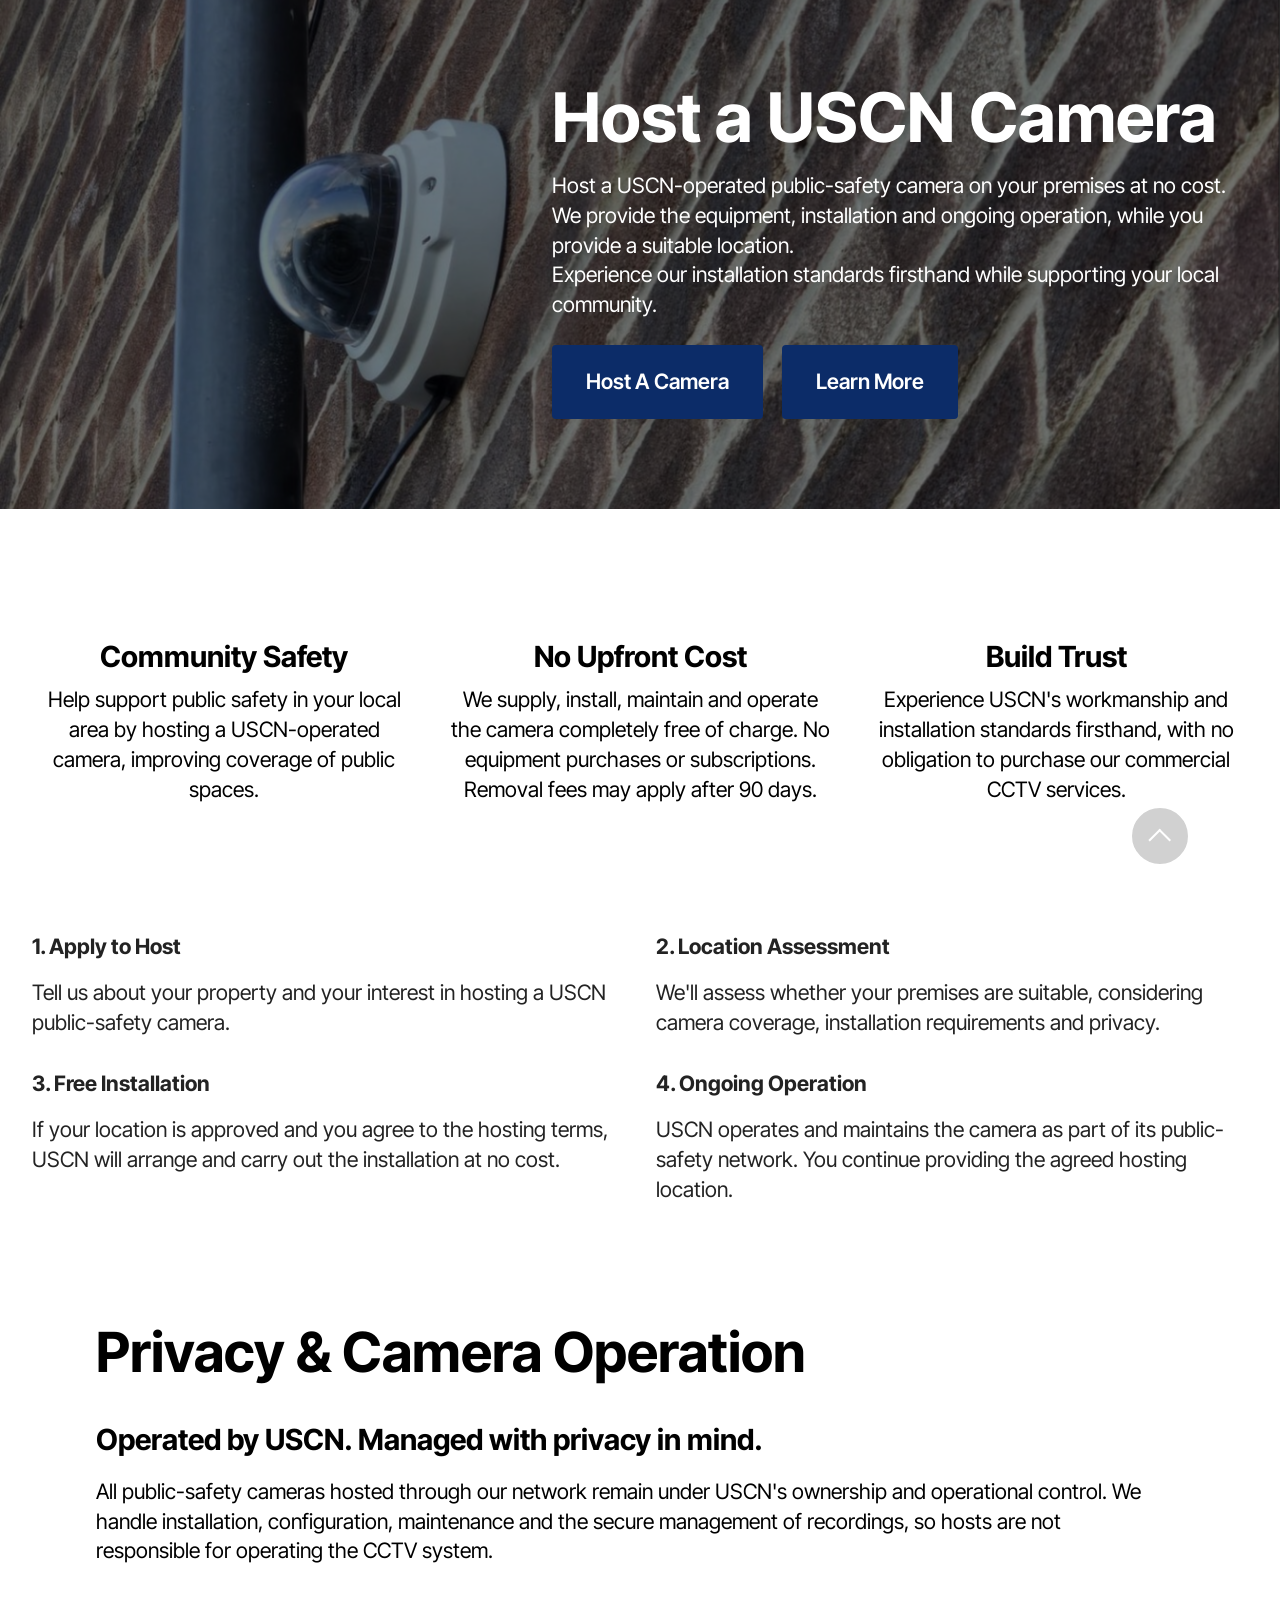
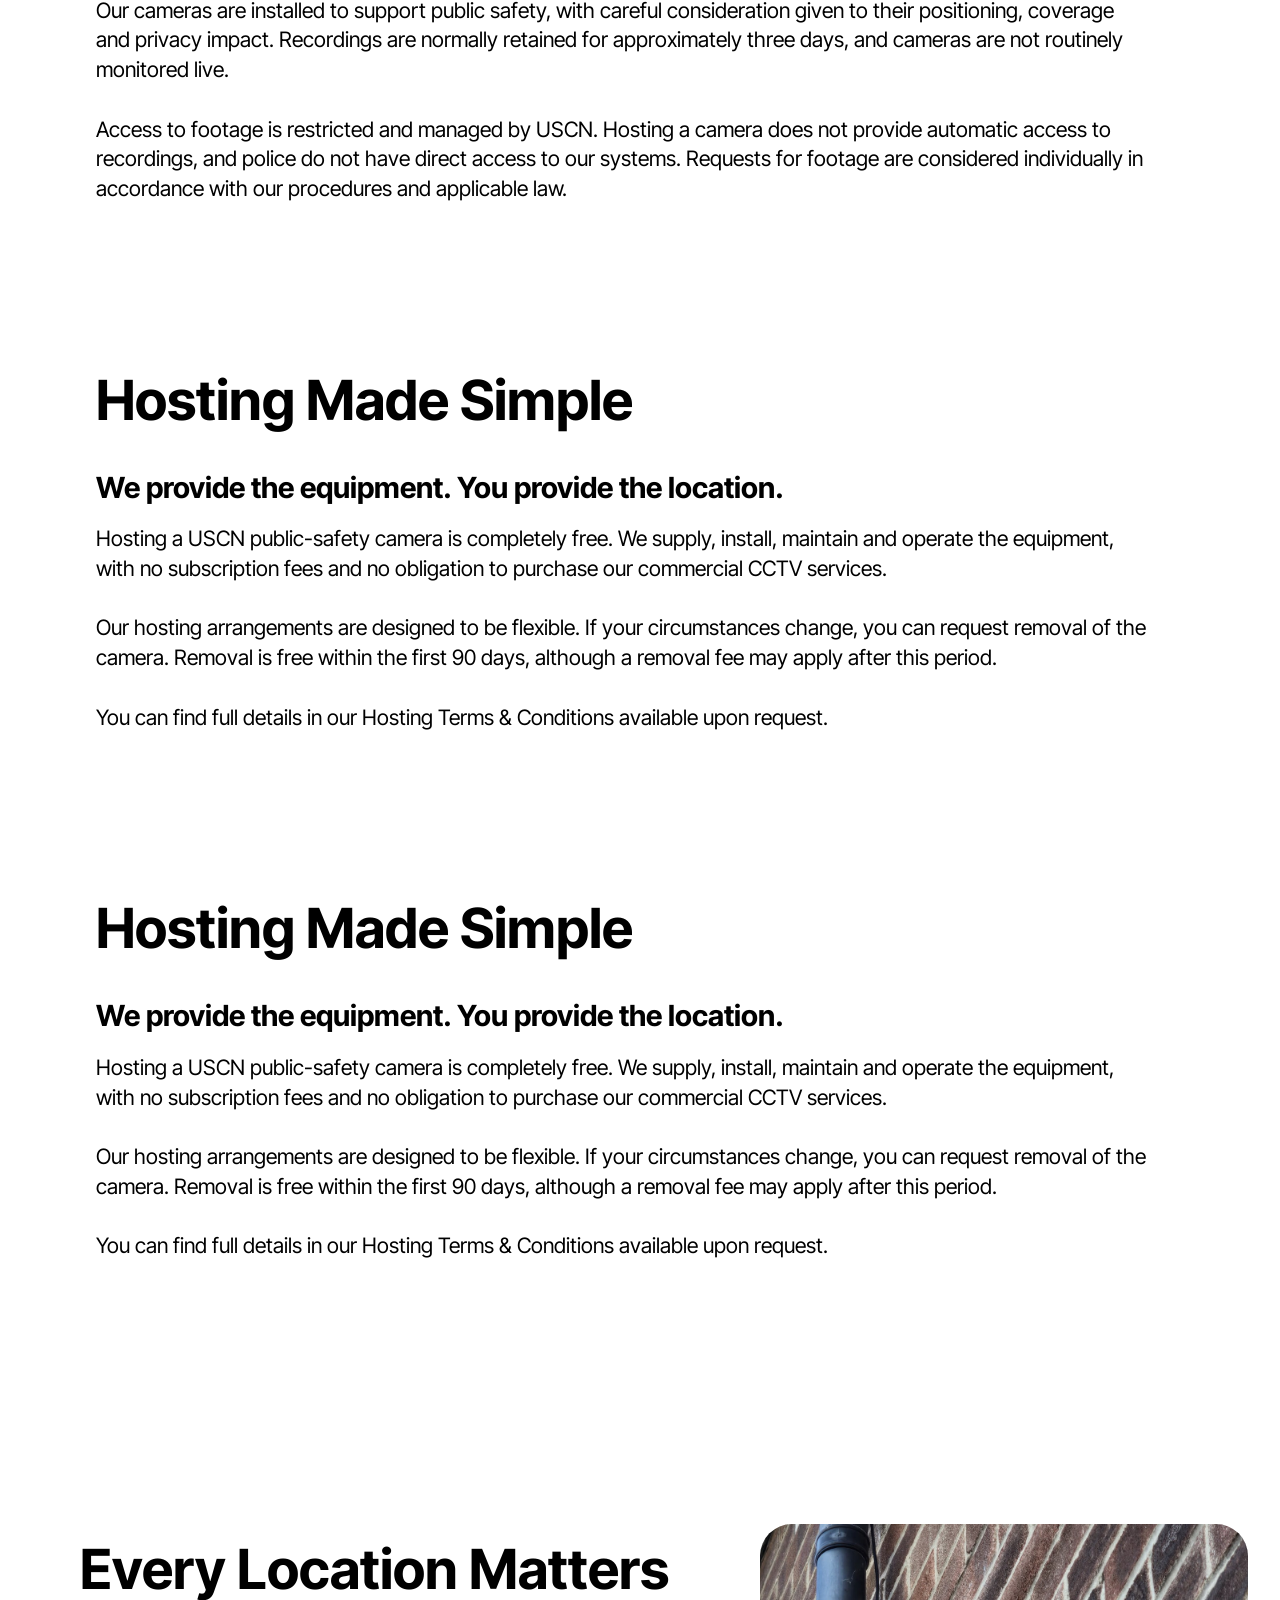
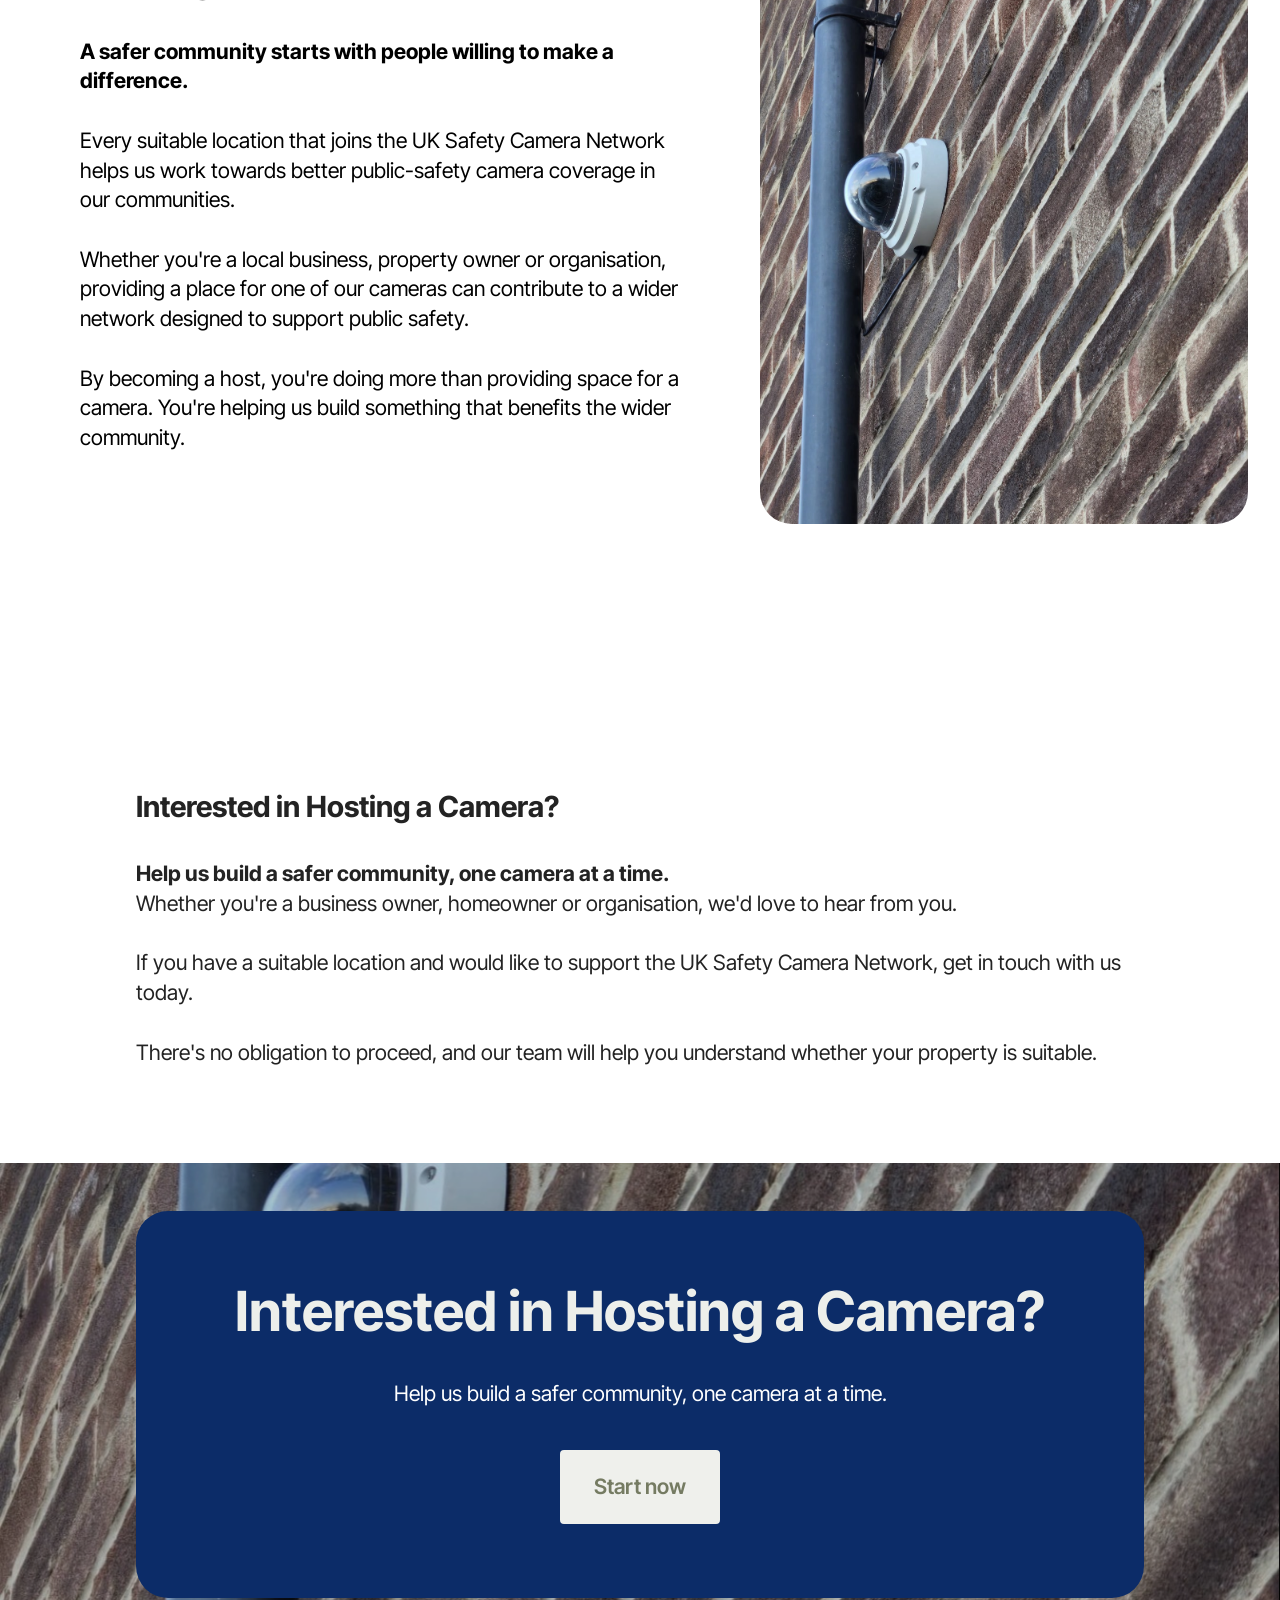
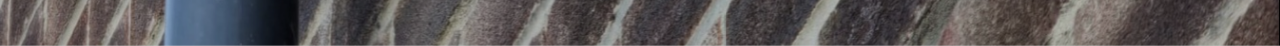
==== index.html @ 7ef48174 "ihuih" ====
<!DOCTYPE html>
<html  >
<head>
  
  <meta charset="UTF-8">
  <meta http-equiv="X-UA-Compatible" content="IE=edge">
  
  <meta name="viewport" content="width=device-width, initial-scale=1, minimum-scale=1">
  <link rel="shortcut icon" href="assets/images/20261013-170105-128x96.png" type="image/x-icon">
  <meta name="description" content="">
  
  
  <title>USCN Host Infornation</title>
  <link rel="stylesheet" href="assets/web/assets/mobirise-icons2/mobirise2.css">
  <link rel="stylesheet" href="assets/bootstrap/css/bootstrap.min.css">
  <link rel="stylesheet" href="assets/parallax/jarallax.css">
  <link rel="stylesheet" href="assets/animatecss/animate.css">
  <link rel="stylesheet" href="assets/popup-overlay-plugin/style.css">
  <link rel="stylesheet" href="assets/theme/css/style.css">
  <link rel="preload" href="https://fonts.googleapis.com/css?family=Inter+Tight:100,200,300,400,500,600,700,800,900,100i,200i,300i,400i,500i,600i,700i,800i,900i&display=swap" as="style" onload="this.onload=null;this.rel='stylesheet'">
  <noscript><link rel="stylesheet" href="https://fonts.googleapis.com/css?family=Inter+Tight:100,200,300,400,500,600,700,800,900,100i,200i,300i,400i,500i,600i,700i,800i,900i&display=swap"></noscript>
  <link rel="preload" as="style" href="assets/mobirise/css/mbr-additional.css?v=XSPHEH"><link rel="stylesheet" href="assets/mobirise/css/mbr-additional.css?v=XSPHEH" type="text/css">

  
  
  
</head>
<body>
  
  <section data-bs-version="5.1" class="header5 cid-vydvIysssy mbr-parallax-background" id="header5-0">

    

    
    <div class="mbr-overlay" style="opacity: 0.5; background-color: rgb(0, 0, 0);"></div>

    <div class="container">
        <div class="row justify-content-end">
            <div class="col-12 col-lg-7">
                <h1 class="mbr-section-title mbr-fonts-style mbr-white mb-3 display-1"><strong>Host a USCN Camera</strong></h1>
                
                <p class="mbr-text mbr-fonts-style mbr-white display-7">Host a USCN-operated public-safety camera on your premises at no cost. We provide the equipment, installation and ongoing operation, while you provide a suitable location.<br>Experience our installation standards firsthand while supporting your local community.</p>
                <div class="mbr-section-btn mt-3"><a class="btn btn-primary display-7" href="apply.html#formbuilder-e">Host A Camera</a>
                    <a class="btn btn-primary display-7" href="index.html#features015-2">Learn More</a></div>
            </div>
        </div>
    </div>
</section>

<section data-bs-version="5.1" class="features10 cid-vydwl3T8zS" id="features010-1">
  

  
  
  <div class="container">
    
    <div class="row">
      
      <div class="item features-without-image col-12 col-md-6 col-lg-4 active">
        <div class="item-wrapper">
          <div class="card-box align-left">
            
            <h5 class="card-title mbr-fonts-style display-5"><strong>Community Safety</strong></h5>
            <p class="card-text mbr-fonts-style mb-3 display-7">
              Help support public safety in your local area by hosting a USCN-operated camera, improving coverage of public spaces.
            </p>
            
          </div>
        </div>
      </div><div class="item features-without-image col-12 col-md-6 col-lg-4">
        <div class="item-wrapper">
          <div class="card-box align-left">
            
            <h5 class="card-title mbr-fonts-style display-5"><strong>No Upfront Cost</strong></h5>
            <p class="card-text mbr-fonts-style mb-3 display-7">
              We supply, install, maintain and operate the camera completely free of charge. No equipment purchases or subscriptions. Removal fees may apply after 90 days.
            </p>
            
          </div>
        </div>
      </div><div class="item features-without-image col-12 col-md-6 col-lg-4">
        <div class="item-wrapper">
          <div class="card-box align-left">
            
            <h5 class="card-title mbr-fonts-style display-5"><strong>Build Trust</strong></h5>
            <p class="card-text mbr-fonts-style mb-3 display-7">
              Experience USCN's workmanship and installation standards firsthand, with no obligation to purchase our commercial CCTV services.
            </p>
            
          </div>
        </div>
      </div>
      
    </div>
  </div>
</section>

<section data-bs-version="5.1" class="features15 cid-vydB5UnijV" id="features015-2">
	

	
	
	<div class="container">
		<div class="row justify-content-center">
			<div class="col-12 content-head">
				
			</div>
		</div>
		<div class="row">
			
			
			<div class="item features-without-image col-12 col-lg-6 active">
				<div class="item-wrapper">
					
					<div class="card-box">
						<h4 class="card-title mbr-fonts-style mb-0 display-7"><strong>1. Apply to Host</strong></h4>
						<h5 class="card-text mbr-fonts-style mt-3 display-7">Tell us about your property and your interest in hosting a USCN public-safety camera.</h5>
					</div>
				</div>
			</div>
			<div class="item features-without-image col-12 col-lg-6">
				<div class="item-wrapper">
					
					<div class="card-box">
						<h4 class="card-title mbr-fonts-style mb-0 display-7"><strong>2. Location Assessment</strong></h4>
						<h5 class="card-text mbr-fonts-style mt-3 display-7">We'll assess whether your premises are suitable, considering camera coverage, installation requirements and privacy.</h5>
					</div>
				</div>
			</div>
			<div class="item features-without-image col-12 col-lg-6">
				<div class="item-wrapper">
					
					<div class="card-box">
						<h4 class="card-title mbr-fonts-style mb-0 display-7"><strong>3. Free Installation</strong></h4>
						<h5 class="card-text mbr-fonts-style mt-3 display-7">If your location is approved and you agree to the hosting terms, USCN will arrange and carry out the installation at no cost.</h5>
					</div>
				</div>
			</div>
			

			<div class="item features-without-image col-12 col-lg-6">
				<div class="item-wrapper">
					
					<div class="card-box">
						<h4 class="card-title mbr-fonts-style mb-0 display-7"><strong>4. Ongoing Operation</strong></h4>
						<h5 class="card-text mbr-fonts-style mt-3 display-7">USCN operates and maintains the camera as part of its public-safety network. You continue providing the agreed hosting location.</h5>
					</div>
				</div>
			</div>
			
			
		</div>
	</div>
</section>

<section data-bs-version="5.1" class="article07 cid-vydDTT3BuQ" id="article07-3">
  

  
  
  <div class="container">
    <div class="row justify-content-center">
      <div class="card col-md-12 col-lg-12">
        <div class="card-wrapper">
          <h3 class="card-title mbr-fonts-style mbr-white mt-3 mb-4 display-2"><strong>Privacy &amp; Camera Operation</strong></h3>
          <div class="row card-box align-left">
            <div class="item features-without-image col-12">
              <div class="item-wrapper">
                <h4 class="mbr-section-subtitle mbr-fonts-style mb-3 display-5"><strong>Operated by USCN. Managed with privacy in mind.</strong></h4>
                <p class="mbr-text mbr-fonts-style display-7">All public-safety cameras hosted through our network remain under USCN's ownership and operational control. We handle installation, configuration, maintenance and the secure management of recordings, so hosts are not responsible for operating the CCTV system.<br><br>Our cameras are installed to support public safety, with careful consideration given to their positioning, coverage and privacy impact. Recordings are normally retained for approximately three days, and cameras are not routinely monitored live.<br><br>Access to footage is restricted and managed by USCN. Hosting a camera does not provide automatic access to recordings, and police do not have direct access to our systems. Requests for footage are considered individually in accordance with our procedures and applicable law.</p>
              </div>
            </div>
            
            
            
          </div>
          
        </div>
      </div>
    </div>
  </div>
</section>

<section data-bs-version="5.1" class="article07 cid-vydF6W0WnG" id="article07-4">
  

  
  
  <div class="container">
    <div class="row justify-content-center">
      <div class="card col-md-12 col-lg-12">
        <div class="card-wrapper">
          <h3 class="card-title mbr-fonts-style mbr-white mt-3 mb-4 display-2"><strong>Hosting Made Simple</strong></h3>
          <div class="row card-box align-left">
            <div class="item features-without-image col-12">
              <div class="item-wrapper">
                <h4 class="mbr-section-subtitle mbr-fonts-style mb-3 display-5"><strong>We provide the equipment. You provide the location.</strong></h4>
                <p class="mbr-text mbr-fonts-style display-7">Hosting a USCN public-safety camera is completely free. We supply, install, maintain and operate the equipment, with no subscription fees and no obligation to purchase our commercial CCTV services.<br><br>Our hosting arrangements are designed to be flexible. If your circumstances change, you can request removal of the camera. Removal is free within the first 90 days, although a removal fee may apply after this period.<br><br>You can find full details in our Hosting Terms &amp; Conditions available upon request.</p>
              </div>
            </div>
            
            
            
          </div>
          
        </div>
      </div>
    </div>
  </div>
</section>

<section data-bs-version="5.1" class="article07 cid-vydFzTRxWd" id="article07-5">
  

  
  
  <div class="container">
    <div class="row justify-content-center">
      <div class="card col-md-12 col-lg-12">
        <div class="card-wrapper">
          <h3 class="card-title mbr-fonts-style mbr-white mt-3 mb-4 display-2"><strong>Hosting Made Simple</strong></h3>
          <div class="row card-box align-left">
            <div class="item features-without-image col-12">
              <div class="item-wrapper">
                <h4 class="mbr-section-subtitle mbr-fonts-style mb-3 display-5"><strong>We provide the equipment. You provide the location.</strong></h4>
                <p class="mbr-text mbr-fonts-style display-7">Hosting a USCN public-safety camera is completely free. We supply, install, maintain and operate the equipment, with no subscription fees and no obligation to purchase our commercial CCTV services.<br><br>Our hosting arrangements are designed to be flexible. If your circumstances change, you can request removal of the camera. Removal is free within the first 90 days, although a removal fee may apply after this period.<br><br>You can find full details in our Hosting Terms &amp; Conditions available upon request.</p>
              </div>
            </div>
            
            
            
          </div>
          
        </div>
      </div>
    </div>
  </div>
</section>

<section data-bs-version="5.1" class="start article05 cid-vydGFxXGGz" id="article05-8">
  

  
  

  <div class="container">
    <div class="row justify-content-center align-items-center">
      <div class="col-12">
        <div class="card-wrapper">
          <div class="row">
            <div class="col-12 col-md-12 col-lg-5 image-wrapper">
              <img class="w-100 lazyload" src="[data-uri]" alt="USCN Camera on Brick wall" loading="lazy" data-src="assets/images/20261013-170105-2000x1500.jpeg">
            </div>
            <div class="col-12 col-lg col-md-12">
              <div class="text-wrapper align-left">
                <h1 class="mbr-section-title mbr-fonts-style mb-4 display-2"><strong>Every Location Matters</strong></h1>
                <p class="mbr-text mbr-fonts-style mb-4 display-7"><strong>
                  A safer community starts with people willing to make a difference.</strong><br><br>Every suitable location that joins the UK Safety Camera Network helps us work towards better public-safety camera coverage in our communities.<br><br>Whether you're a local business, property owner or organisation, providing a place for one of our cameras can contribute to a wider network designed to support public safety.<br><br>By becoming a host, you're doing more than providing space for a camera. You're helping us build something that benefits the wider community.<strong><br></strong><br>
                </p>
                
              </div>
            </div>
          </div>
        </div>
      </div>
    </div>
  </div>
</section>

<section data-bs-version="5.1" class="content5 cid-vydHZBpUc3" id="content5-a">
    
    <div class="container">
        <div class="row justify-content-center">
            <div class="col-md-12 col-lg-10">
                
                <h2 class="mbr-section-subtitle mbr-fonts-style mb-4 display-5"><strong>Interested in Hosting a Camera?</strong></h2>
                <p class="mbr-text mbr-fonts-style display-7"><strong>Help us build a safer community, one camera at a time.<br></strong>Whether you're a business owner, homeowner or organisation, we'd love to hear from you.<br><br>If you have a suitable location and would like to support the UK Safety Camera Network, get in touch with us today.<br><br>There's no obligation to proceed, and our team will help you understand whether your property is suitable.</p>
            </div>
        </div>
    </div>
</section>

<section data-bs-version="5.1" class="article13 cid-vydHrhJgKv mbr-parallax-background" id="article13-9">
    
    
    <div class="mbr-overlay" style="opacity: 0.2; background-color: rgb(0, 0, 0);">
    </div>
    <div class="container">
        <div class="row justify-content-center">
            <div class="card col-md-12 col-lg-10">
                <div class="card-wrapper">
                    <div class="card-box align-left">
                        <h4 class="card-title mbr-fonts-style display-2"><strong>Interested in Hosting a Camera?</strong></h4>
                        <p class="mbr-text mbr-fonts-style mt-4 display-7">
                        Help us build a safer community, one camera at a time.
                        </p>
                        <div class="mbr-section-btn mt-4"><a class="btn btn-white display-4" href="apply.html">
                        Start now
                        </a></div>
                    </div>
                </div>
            </div>
        </div>
    </div>
</section>


<script src="assets/bootstrap/js/bootstrap.bundle.min.js"></script>
  <script src="assets/parallax/jarallax.js"></script>
  <script src="assets/smoothscroll/smooth-scroll.js"></script>
  <script src="assets/ytplayer/index.js"></script>
  <script src="assets/theme/js/script.js"></script>
  
  
  
 <div id="scrollToTop" class="scrollToTop mbr-arrow-up"><a style="text-align: center;"><i class="mbr-arrow-up-icon mbr-arrow-up-icon-cm cm-icon cm-icon-smallarrow-up"></i></a></div>
    <input name="animation" type="hidden">
  <script>"use strict";if("loading"in HTMLImageElement.prototype){document.querySelectorAll('img[loading="lazy"]').forEach(e=>{e.src=e.dataset.src;if(e.getAttribute("style")){e.setAttribute("data-temp-style",e.getAttribute("style"))};if(e.getAttribute("data-aspectratio")){e.style.paddingTop=100*e.getAttribute("data-aspectratio")+"%";e.style.height=0;}e.onload=function(){if(e.getAttribute("data-temp-style")){e.setAttribute("style", e.getAttribute("data-temp-style"))}else{e.removeAttribute("style")};e.removeAttribute("data-temp-style")}})}else{const e=document.createElement("script");e.src="https://cdnjs.cloudflare.com/ajax/libs/lazysizes/5.1.2/lazysizes.min.js";document.body.appendChild(e)}</script>
</body>
</html>
---- assets/web/assets/mobirise-icons2/mobirise2.css ----
@font-face {
  font-family: 'Moririse2';
  font-display: swap;
  src:  url('mobirise2.eot?f2bix4');
  src:  url('mobirise2.eot?f2bix4#iefix') format('embedded-opentype'),
    url('mobirise2.woff2?f2bix4') format('woff2'),
    url('mobirise2.woff?f2bix4') format('woff'),
    url('mobirise2.ttf?f2bix4') format('truetype'),
    url('mobirise2.svg?f2bix4#mobirise2') format('svg');
  font-weight: normal;
  font-style: normal;
}

[class^="mobi-"], [class*=" mobi-"] {
  /* use !important to prevent issues with browser extensions that change fonts */
  font-family: 'Moririse2' !important;
  speak: none;
  font-style: normal;
  font-weight: normal;
  font-variant: normal;
  text-transform: none;
  line-height: 1;

  /* Better Font Rendering =========== */
  -webkit-font-smoothing: antialiased;
  -moz-osx-font-smoothing: grayscale;
}

.mobi-mbri-add-submenu:before {
  content: "\e900";
}
.mobi-mbri-alert:before {
  content: "\e901";
}
.mobi-mbri-align-center:before {
  content: "\e902";
}
.mobi-mbri-align-justify:before {
  content: "\e903";
}
.mobi-mbri-align-left:before {
  content: "\e904";
}
.mobi-mbri-align-right:before {
  content: "\e905";
}
.mobi-mbri-android:before {
  content: "\e906";
}
.mobi-mbri-apple:before {
  content: "\e907";
}
.mobi-mbri-arrow-down:before {
  content: "\e908";
}
.mobi-mbri-arrow-next:before {
  content: "\e909";
}
.mobi-mbri-arrow-prev:before {
  content: "\e90a";
}
.mobi-mbri-arrow-up:before {
  content: "\e90b";
}
.mobi-mbri-bold:before {
  content: "\e90c";
}
.mobi-mbri-bookmark:before {
  content: "\e90d";
}
.mobi-mbri-bootstrap:before {
  content: "\e90e";
}
.mobi-mbri-briefcase:before {
  content: "\e90f";
}
.mobi-mbri-browse:before {
  content: "\e910";
}
.mobi-mbri-bulleted-list:before {
  content: "\e911";
}
.mobi-mbri-calendar:before {
  content: "\e912";
}
.mobi-mbri-camera:before {
  content: "\e913";
}
.mobi-mbri-cart-add:before {
  content: "\e914";
}
.mobi-mbri-cart-full:before {
  content: "\e915";
}
.mobi-mbri-cash:before {
  content: "\e916";
}
.mobi-mbri-change-style:before {
  content: "\e917";
}
.mobi-mbri-chat:before {
  content: "\e918";
}
.mobi-mbri-clock:before {
  content: "\e919";
}
.mobi-mbri-close:before {
  content: "\e91a";
}
.mobi-mbri-cloud:before {
  content: "\e91b";
}
.mobi-mbri-code:before {
  content: "\e91c";
}
.mobi-mbri-contact-form:before {
  content: "\e91d";
}
.mobi-mbri-credit-card:before {
  content: "\e91e";
}
.mobi-mbri-cursor-click:before {
  content: "\e91f";
}
.mobi-mbri-cust-feedback:before {
  content: "\e920";
}
.mobi-mbri-database:before {
  content: "\e921";
}
.mobi-mbri-delivery:before {
  content: "\e922";
}
.mobi-mbri-desktop:before {
  content: "\e923";
}
.mobi-mbri-devices:before {
  content: "\e924";
}
.mobi-mbri-down:before {
  content: "\e925";
}
.mobi-mbri-download-2:before {
  content: "\e926";
}
.mobi-mbri-download:before {
  content: "\e927";
}
.mobi-mbri-drag-n-drop-2:before {
  content: "\e928";
}
.mobi-mbri-drag-n-drop:before {
  content: "\e929";
}
.mobi-mbri-edit-2:before {
  content: "\e92a";
}
.mobi-mbri-edit:before {
  content: "\e92b";
}
.mobi-mbri-error:before {
  content: "\e92c";
}
.mobi-mbri-extension:before {
  content: "\e92d";
}
.mobi-mbri-features:before {
  content: "\e92e";
}
.mobi-mbri-file:before {
  content: "\e92f";
}
.mobi-mbri-flag:before {
  content: "\e930";
}
.mobi-mbri-folder:before {
  content: "\e931";
}
.mobi-mbri-gift:before {
  content: "\e932";
}
.mobi-mbri-github:before {
  content: "\e933";
}
.mobi-mbri-globe-2:before {
  content: "\e934";
}
.mobi-mbri-globe:before {
  content: "\e935";
}
.mobi-mbri-growing-chart:before {
  content: "\e936";
}
.mobi-mbri-hearth:before {
  content: "\e937";
}
.mobi-mbri-help:before {
  content: "\e938";
}
.mobi-mbri-home:before {
  content: "\e939";
}
.mobi-mbri-hot-cup:before {
  content: "\e93a";
}
.mobi-mbri-idea:before {
  content: "\e93b";
}
.mobi-mbri-image-gallery:before {
  content: "\e93c";
}
.mobi-mbri-image-slider:before {
  content: "\e93d";
}
.mobi-mbri-info:before {
  content: "\e93e";
}
.mobi-mbri-italic:before {
  content: "\e93f";
}
.mobi-mbri-key:before {
  content: "\e940";
}
.mobi-mbri-laptop:before {
  content: "\e941";
}
.mobi-mbri-layers:before {
  content: "\e942";
}
.mobi-mbri-left-right:before {
  content: "\e943";
}
.mobi-mbri-left:before {
  content: "\e944";
}
.mobi-mbri-letter:before {
  content: "\e945";
}
.mobi-mbri-like:before {
  content: "\e946";
}
.mobi-mbri-link:before {
  content: "\e947";
}
.mobi-mbri-lock:before {
  content: "\e948";
}
.mobi-mbri-login:before {
  content: "\e949";
}
.mobi-mbri-logout:before {
  content: "\e94a";
}
.mobi-mbri-magic-stick:before {
  content: "\e94b";
}
.mobi-mbri-map-pin:before {
  content: "\e94c";
}
.mobi-mbri-menu:before {
  content: "\e94d";
}
.mobi-mbri-mobile-2:before {
  content: "\e94e";
}
.mobi-mbri-mobile-horizontal:before {
  content: "\e94f";
}
.mobi-mbri-mobile:before {
  content: "\e950";
}
.mobi-mbri-mobirise:before {
  content: "\e951";
}
.mobi-mbri-more-horizontal:before {
  content: "\e952";
}
.mobi-mbri-more-vertical:before {
  content: "\e953";
}
.mobi-mbri-music:before {
  content: "\e954";
}
.mobi-mbri-new-file:before {
  content: "\e955";
}
.mobi-mbri-numbered-list:before {
  content: "\e956";
}
.mobi-mbri-opened-folder:before {
  content: "\e957";
}
.mobi-mbri-pages:before {
  content: "\e958";
}
.mobi-mbri-paper-plane:before {
  content: "\e959";
}
.mobi-mbri-paperclip:before {
  content: "\e95a";
}
.mobi-mbri-phone:before {
  content: "\e95b";
}
.mobi-mbri-photo:before {
  content: "\e95c";
}
.mobi-mbri-photos:before {
  content: "\e95d";
}
.mobi-mbri-pin:before {
  content: "\e95e";
}
.mobi-mbri-play:before {
  content: "\e95f";
}
.mobi-mbri-plus:before {
  content: "\e960";
}
.mobi-mbri-preview:before {
  content: "\e961";
}
.mobi-mbri-print:before {
  content: "\e962";
}
.mobi-mbri-protect:before {
  content: "\e963";
}
.mobi-mbri-question:before {
  content: "\e964";
}
.mobi-mbri-quote-left:before {
  content: "\e965";
}
.mobi-mbri-quote-right:before {
  content: "\e966";
}
.mobi-mbri-redo:before {
  content: "\e967";
}
.mobi-mbri-refresh:before {
  content: "\e968";
}
.mobi-mbri-responsive-2:before {
  content: "\e969";
}
.mobi-mbri-responsive:before {
  content: "\e96a";
}
.mobi-mbri-right:before {
  content: "\e96b";
}
.mobi-mbri-rocket:before {
  content: "\e96c";
}
.mobi-mbri-sad-face:before {
  content: "\e96d";
}
.mobi-mbri-sale:before {
  content: "\e96e";
}
.mobi-mbri-save:before {
  content: "\e96f";
}
.mobi-mbri-search:before {
  content: "\e970";
}
.mobi-mbri-setting-2:before {
  content: "\e971";
}
.mobi-mbri-setting-3:before {
  content: "\e972";
}
.mobi-mbri-setting:before {
  content: "\e973";
}
.mobi-mbri-share:before {
  content: "\e974";
}
.mobi-mbri-shopping-bag:before {
  content: "\e975";
}
.mobi-mbri-shopping-basket:before {
  content: "\e976";
}
.mobi-mbri-shopping-cart:before {
  content: "\e977";
}
.mobi-mbri-sites:before {
  content: "\e978";
}
.mobi-mbri-smile-face:before {
  content: "\e979";
}
.mobi-mbri-speed:before {
  content: "\e97a";
}
.mobi-mbri-star:before {
  content: "\e97b";
}
.mobi-mbri-success:before {
  content: "\e97c";
}
.mobi-mbri-sun:before {
  content: "\e97d";
}
.mobi-mbri-sun2:before {
  content: "\e97e";
}
.mobi-mbri-tablet-vertical:before {
  content: "\e97f";
}
.mobi-mbri-tablet:before {
  content: "\e980";
}
.mobi-mbri-target:before {
  content: "\e981";
}
.mobi-mbri-timer:before {
  content: "\e982";
}
.mobi-mbri-to-ftp:before {
  content: "\e983";
}
.mobi-mbri-to-local-drive:before {
  content: "\e984";
}
.mobi-mbri-touch-swipe:before {
  content: "\e985";
}
.mobi-mbri-touch:before {
  content: "\e986";
}
.mobi-mbri-trash:before {
  content: "\e987";
}
.mobi-mbri-underline:before {
  content: "\e988";
}
.mobi-mbri-undo:before {
  content: "\e989";
}
.mobi-mbri-unlink:before {
  content: "\e98a";
}
.mobi-mbri-unlock:before {
  content: "\e98b";
}
.mobi-mbri-up-down:before {
  content: "\e98c";
}
.mobi-mbri-up:before {
  content: "\e98d";
}
.mobi-mbri-update:before {
  content: "\e98e";
}
.mobi-mbri-upload-2:before {
  content: "\e98f";
}
.mobi-mbri-upload:before {
  content: "\e990";
}
.mobi-mbri-user-2:before {
  content: "\e991";
}
.mobi-mbri-user:before {
  content: "\e992";
}
.mobi-mbri-users:before {
  content: "\e993";
}
.mobi-mbri-video-play:before {
  content: "\e994";
}
.mobi-mbri-video:before {
  content: "\e995";
}
.mobi-mbri-watch:before {
  content: "\e996";
}
.mobi-mbri-website-theme-2:before {
  content: "\e997";
}
.mobi-mbri-website-theme:before {
  content: "\e998";
}
.mobi-mbri-wifi:before {
  content: "\e999";
}
.mobi-mbri-windows:before {
  content: "\e99a";
}
.mobi-mbri-zoom-in:before {
  content: "\e99b";
}
.mobi-mbri-zoom-out:before {
  content: "\e99c";
}
---- assets/parallax/jarallax.css ----
.jarallax {
    position: relative;
    z-index: 0;
}
.jarallax > .jarallax-img {
    position: absolute;
    object-fit: cover;
    /* support for plugin https://github.com/bfred-it/object-fit-images */
    font-family: 'object-fit: cover;';
    top: 0;
    left: 0;
    width: 100%;
    height: 100%;
    z-index: -1;
}
---- assets/popup-overlay-plugin/style.css ----
html.is-builder .modal-backdrop.show {
    display: none !important;
}
---- assets/theme/css/style.css ----
@charset "UTF-8";
section {
  background-color: #ffffff;
}

body {
  font-style: normal;
  line-height: 1.5;
  font-weight: 400;
  color: #232323;
  position: relative;
}

button {
  background-color: transparent;
  border-color: transparent;
}

.embla__button,
.carousel-control {
  background-color: #edefea !important;
  opacity: 0.8 !important;
  color: #464845 !important;
  border-color: #edefea !important;
}

.carousel .close,
.modalWindow .close {
  background-color: #edefea !important;
  color: #464845 !important;
  border-color: #edefea !important;
  opacity: 0.8 !important;
}

.carousel .close:hover,
.modalWindow .close:hover {
  opacity: 1 !important;
}

.carousel-indicators li {
  background-color: #edefea !important;
  border: 2px solid #464845 !important;
}

.carousel-indicators li:hover,
.carousel-indicators li:active {
  opacity: 0.8 !important;
}

.embla__button:hover,
.carousel-control:hover {
  background-color: #edefea !important;
  opacity: 1 !important;
}

.modalWindow-video-container {
  height: 80%;
}

section,
.container,
.container-fluid {
  position: relative;
  word-wrap: break-word;
}

a.mbr-iconfont:hover {
  text-decoration: none;
}

.article .lead p,
.article .lead ul,
.article .lead ol,
.article .lead pre,
.article .lead blockquote {
  margin-bottom: 0;
}

a {
  font-style: normal;
  font-weight: 400;
  cursor: pointer;
}
a, a:hover {
  text-decoration: none;
}

.mbr-section-title {
  font-style: normal;
  line-height: 1.3;
}

.mbr-section-subtitle {
  line-height: 1.3;
}

.mbr-text {
  font-style: normal;
  line-height: 1.7;
}

h1,
h2,
h3,
h4,
h5,
h6,
.display-1,
.display-2,
.display-4,
.display-5,
.display-7,
span,
p,
a {
  line-height: 1;
  word-break: break-word;
  word-wrap: break-word;
  font-weight: 400;
}

b,
strong {
  font-weight: bold;
}

input:-webkit-autofill, input:-webkit-autofill:hover, input:-webkit-autofill:focus, input:-webkit-autofill:active {
  transition-delay: 9999s;
  -webkit-transition-property: background-color, color;
  transition-property: background-color, color;
}

textarea[type=hidden] {
  display: none;
}

section {
  background-position: 50% 50%;
  background-repeat: no-repeat;
  background-size: cover;
}
section .mbr-background-video,
section .mbr-background-video-preview {
  position: absolute;
  bottom: 0;
  left: 0;
  right: 0;
  top: 0;
}

.hidden {
  visibility: hidden;
}

.mbr-z-index20 {
  z-index: 20;
}

/*! Base colors */
.mbr-white {
  color: #ffffff;
}

.mbr-black {
  color: #111111;
}

.mbr-bg-white {
  background-color: #ffffff;
}

.mbr-bg-black {
  background-color: #000000;
}

/*! Text-aligns */
.align-left {
  text-align: left;
}

.align-center {
  text-align: center;
}

.align-right {
  text-align: right;
}

/*! Font-weight  */
.mbr-light {
  font-weight: 300;
}

.mbr-regular {
  font-weight: 400;
}

.mbr-semibold {
  font-weight: 500;
}

.mbr-bold {
  font-weight: 700;
}

/*! Media  */
.media-content {
  flex-basis: 100%;
}

.media-container-row {
  display: flex;
  flex-direction: row;
  flex-wrap: wrap;
  justify-content: center;
  align-content: center;
  align-items: start;
}
.media-container-row .media-size-item {
  width: 400px;
}

.media-container-column {
  display: flex;
  flex-direction: column;
  flex-wrap: wrap;
  justify-content: center;
  align-content: center;
  align-items: stretch;
}
.media-container-column > * {
  width: 100%;
}

@media (min-width: 992px) {
  .media-container-row {
    flex-wrap: nowrap;
  }
}
figure {
  margin-bottom: 0;
  overflow: hidden;
}

figure[mbr-media-size] {
  transition: width 0.1s;
}

img,
iframe {
  display: block;
  width: 100%;
}

.card {
  background-color: transparent;
  border: none;
}

.card-box {
  width: 100%;
}

.card-img {
  text-align: center;
  flex-shrink: 0;
  -webkit-flex-shrink: 0;
}

.media {
  max-width: 100%;
  margin: 0 auto;
}

.mbr-figure {
  align-self: center;
}

.media-container > div {
  max-width: 100%;
}

.mbr-figure img,
.card-img img {
  width: 100%;
}

@media (max-width: 991px) {
  .media-size-item {
    width: auto !important;
  }
  .media {
    width: auto;
  }
  .mbr-figure {
    width: 100% !important;
  }
}
/*! Buttons */
.mbr-section-btn {
  margin-left: -0.6rem;
  margin-right: -0.6rem;
  font-size: 0;
}

.btn {
  font-weight: 600;
  border-width: 1px;
  font-style: normal;
  margin: 0.6rem 0.6rem;
  white-space: normal;
  transition: all 0.2s ease-in-out;
  display: inline-flex;
  align-items: center;
  justify-content: center;
  word-break: break-word;
}

.btn-sm {
  font-weight: 600;
  letter-spacing: 0px;
  transition: all 0.3s ease-in-out;
}

.btn-md {
  font-weight: 600;
  letter-spacing: 0px;
  transition: all 0.3s ease-in-out;
}

.btn-lg {
  font-weight: 600;
  letter-spacing: 0px;
  transition: all 0.3s ease-in-out;
}

.btn-form {
  margin: 0;
}
.btn-form:hover {
  cursor: pointer;
}

nav .mbr-section-btn {
  margin-left: 0rem;
  margin-right: 0rem;
}

/*! Btn icon margin */
.btn .mbr-iconfont,
.btn.btn-sm .mbr-iconfont {
  order: 1;
  cursor: pointer;
  margin-left: 0.5rem;
  vertical-align: sub;
}

.btn.btn-md .mbr-iconfont,
.btn.btn-md .mbr-iconfont {
  margin-left: 0.8rem;
}

.mbr-regular {
  font-weight: 400;
}

.mbr-semibold {
  font-weight: 500;
}

.mbr-bold {
  font-weight: 700;
}

[type=submit] {
  -webkit-appearance: none;
}

/*! Full-screen */
.mbr-fullscreen .mbr-overlay {
  min-height: 100vh;
}

.mbr-fullscreen {
  display: flex;
  display: -moz-flex;
  display: -ms-flex;
  display: -o-flex;
  align-items: center;
  min-height: 100vh;
  padding-top: 3rem;
  padding-bottom: 3rem;
}

/*! Map */
.map {
  height: 25rem;
  position: relative;
}
.map iframe {
  width: 100%;
  height: 100%;
}

/*! Scroll to top arrow */
.mbr-arrow-up {
  bottom: 25px;
  right: 90px;
  position: fixed;
  text-align: right;
  z-index: 5000;
  color: #ffffff;
  font-size: 22px;
}

.mbr-arrow-up a {
  background: rgba(0, 0, 0, 0.2);
  border-radius: 50%;
  color: #fff;
  display: inline-block;
  height: 60px;
  width: 60px;
  border: 2px solid #fff;
  outline-style: none !important;
  position: relative;
  text-decoration: none;
  transition: all 0.3s ease-in-out;
  cursor: pointer;
  text-align: center;
}
.mbr-arrow-up a:hover {
  background-color: rgba(0, 0, 0, 0.4);
}
.mbr-arrow-up a i {
  line-height: 60px;
}

.mbr-arrow-up-icon {
  display: block;
  color: #fff;
}

.mbr-arrow-up-icon::before {
  content: "›";
  display: inline-block;
  font-family: serif;
  font-size: 22px;
  line-height: 1;
  font-style: normal;
  position: relative;
  top: 6px;
  left: -4px;
  transform: rotate(-90deg);
}

/*! Arrow Down */
.mbr-arrow {
  position: absolute;
  bottom: 45px;
  left: 50%;
  width: 60px;
  height: 60px;
  cursor: pointer;
  background-color: rgba(80, 80, 80, 0.5);
  border-radius: 50%;
  transform: translateX(-50%);
}
@media (max-width: 767px) {
  .mbr-arrow {
    display: none;
  }
}
.mbr-arrow > a {
  display: inline-block;
  text-decoration: none;
  outline-style: none;
  animation: arrowdown 1.7s ease-in-out infinite;
  color: #ffffff;
}
.mbr-arrow > a > i {
  position: absolute;
  top: -2px;
  left: 15px;
  font-size: 2rem;
}

#scrollToTop a i::before {
  content: "";
  position: absolute;
  display: block;
  border-bottom: 2.5px solid #fff;
  border-left: 2.5px solid #fff;
  width: 27.8%;
  height: 27.8%;
  left: 50%;
  top: 51%;
  transform: translateY(-30%) translateX(-50%) rotate(135deg);
}

@keyframes arrowdown {
  0% {
    transform: translateY(0px);
  }
  50% {
    transform: translateY(-5px);
  }
  100% {
    transform: translateY(0px);
  }
}
@media (max-width: 500px) {
  .mbr-arrow-up {
    left: 0;
    right: 0;
    text-align: center;
  }
}
/*Gradients animation*/
@keyframes gradient-animation {
  from {
    background-position: 0% 100%;
    animation-timing-function: ease-in-out;
  }
  to {
    background-position: 100% 0%;
    animation-timing-function: ease-in-out;
  }
}
.bg-gradient {
  background-size: 200% 200%;
  animation: gradient-animation 5s infinite alternate;
  -webkit-animation: gradient-animation 5s infinite alternate;
}

.menu .navbar-brand {
  display: -webkit-flex;
}
.menu .navbar-brand span {
  display: flex;
  display: -webkit-flex;
}
.menu .navbar-brand .navbar-caption-wrap {
  display: -webkit-flex;
}
.menu .navbar-brand .navbar-logo img {
  display: -webkit-flex;
  width: auto;
}
@media (min-width: 768px) and (max-width: 991px) {
  .menu .navbar-toggleable-sm .navbar-nav {
    display: -ms-flexbox;
  }
}
@media (max-width: 991px) {
  .menu .navbar-collapse {
    max-height: 93.5vh;
  }
  .menu .navbar-collapse.show {
    overflow: auto;
  }
}
@media (min-width: 992px) {
  .menu .navbar-nav.nav-dropdown {
    display: -webkit-flex;
  }
  .menu .navbar-toggleable-sm .navbar-collapse {
    display: -webkit-flex !important;
  }
  .menu .collapsed .navbar-collapse {
    max-height: 93.5vh;
  }
  .menu .collapsed .navbar-collapse.show {
    overflow: auto;
  }
}
@media (max-width: 767px) {
  .menu .navbar-collapse {
    max-height: 80vh;
  }
}

.nav-link .mbr-iconfont {
  margin-right: 0.5rem;
}

.navbar {
  display: -webkit-flex;
  -webkit-flex-wrap: wrap;
  -webkit-align-items: center;
  -webkit-justify-content: space-between;
}

.navbar-collapse {
  -webkit-flex-basis: 100%;
  -webkit-flex-grow: 1;
  -webkit-align-items: center;
}

.nav-dropdown .link {
  padding: 0.667em 1.667em !important;
  margin: 0 !important;
}

.nav {
  display: -webkit-flex;
  -webkit-flex-wrap: wrap;
}

.row {
  display: -webkit-flex;
  -webkit-flex-wrap: wrap;
}

.justify-content-center {
  -webkit-justify-content: center;
}

.form-inline {
  display: -webkit-flex;
}

.card-wrapper {
  -webkit-flex: 1;
}

.carousel-control {
  z-index: 10;
  display: -webkit-flex;
}

.carousel-controls {
  display: -webkit-flex;
}

.media {
  display: -webkit-flex;
}

.form-group:focus {
  outline: none;
}

.jq-selectbox__select {
  padding: 7px 0;
  position: relative;
}

.jq-selectbox__dropdown {
  overflow: hidden;
  border-radius: 10px;
  position: absolute;
  top: 100%;
  left: 0 !important;
  width: 100% !important;
}

.jq-selectbox__trigger-arrow {
  right: 0;
  transform: translateY(-50%);
}

.jq-selectbox li {
  padding: 1.07em 0.5em;
}

input[type=range] {
  padding-left: 0 !important;
  padding-right: 0 !important;
}

.modal-dialog,
.modal-content {
  height: 100%;
}

.modal-dialog .carousel-inner {
  height: calc(100vh - 1.75rem);
}
@media (max-width: 575px) {
  .modal-dialog .carousel-inner {
    height: calc(100vh - 1rem);
  }
}

.carousel-item {
  text-align: center;
}

.carousel-item img {
  margin: auto;
}

.navbar-toggler {
  align-self: flex-start;
  padding: 0.25rem 0.75rem;
  font-size: 1.25rem;
  line-height: 1;
  background: transparent;
  border: 1px solid transparent;
  border-radius: 0.25rem;
}

.navbar-toggler:focus,
.navbar-toggler:hover {
  text-decoration: none;
  box-shadow: none;
}

.navbar-toggler-icon {
  display: inline-block;
  width: 1.5em;
  height: 1.5em;
  vertical-align: middle;
  content: "";
  background: no-repeat center center;
  background-size: 100% 100%;
}

.navbar-toggler-left {
  position: absolute;
  left: 1rem;
}

.navbar-toggler-right {
  position: absolute;
  right: 1rem;
}

.card-img {
  width: auto;
}

.menu .navbar.collapsed:not(.beta-menu) {
  flex-direction: column;
}

.carousel-item.active,
.carousel-item-next,
.carousel-item-prev {
  display: flex;
}

.note-air-layout .dropup .dropdown-menu,
.note-air-layout .navbar-fixed-bottom .dropdown .dropdown-menu {
  bottom: initial !important;
}

html,
body {
  height: auto;
  min-height: 100vh;
}

.dropup .dropdown-toggle::after {
  display: none;
}

.form-asterisk {
  font-family: initial;
  position: absolute;
  top: -2px;
  font-weight: normal;
}

.form-control-label {
  position: relative;
  cursor: pointer;
  margin-bottom: 0.357em;
  padding: 0;
}

.alert {
  color: #ffffff;
  border-radius: 0;
  border: 0;
  font-size: 1.1rem;
  line-height: 1.5;
  margin-bottom: 1.875rem;
  padding: 1.25rem;
  position: relative;
  text-align: center;
}
.alert.alert-form::after {
  background-color: inherit;
  bottom: -7px;
  content: "";
  display: block;
  height: 14px;
  left: 50%;
  margin-left: -7px;
  position: absolute;
  transform: rotate(45deg);
  width: 14px;
}

.form-control {
  background-color: #ffffff;
  background-clip: border-box;
  color: #232323;
  line-height: 1rem !important;
  height: auto;
  padding: 1.2rem 2rem;
  transition: border-color 0.25s ease 0s;
  border: 1px solid transparent !important;
  border-radius: 4px;
  box-shadow: rgba(0, 0, 0, 0.07) 0px 1px 1px 0px, rgba(0, 0, 0, 0.07) 0px 1px 3px 0px, rgba(0, 0, 0, 0.03) 0px 0px 0px 1px;
}
.form-active .form-control:invalid {
  border-color: red;
}

.row > * {
  padding-right: 1rem;
  padding-left: 1rem;
}

form .row {
  margin-left: -0.6rem;
  margin-right: -0.6rem;
}
form .row [class*=col] {
  padding-left: 0.6rem;
  padding-right: 0.6rem;
}

form .mbr-section-btn {
  padding-left: 0.6rem;
  padding-right: 0.6rem;
}

form .form-check-input {
  margin-top: 0.5;
}

textarea.form-control {
  line-height: 1.5rem !important;
}

.form-group {
  margin-bottom: 1.2rem;
}

.form-control,
form .btn {
  min-height: 48px;
}

.gdpr-block label span.textGDPR input[name=gdpr] {
  top: 7px;
}

.form-control:focus {
  box-shadow: none;
}

:focus {
  outline: none;
}

.mbr-overlay {
  background-color: #000;
  bottom: 0;
  left: 0;
  opacity: 0.5;
  position: absolute;
  right: 0;
  top: 0;
  z-index: 0;
  pointer-events: none;
}

blockquote {
  font-style: italic;
  padding: 3rem;
  font-size: 1.09rem;
  position: relative;
  border-left: 3px solid;
}

ul,
ol,
pre,
blockquote {
  margin-bottom: 2.3125rem;
}

.mt-4 {
  margin-top: 2rem !important;
}

.mb-4 {
  margin-bottom: 2rem !important;
}

.container,
.container-fluid {
  padding-left: 16px;
  padding-right: 16px;
}

.row {
  margin-left: -16px;
  margin-right: -16px;
}
.row > [class*=col] {
  padding-left: 16px;
  padding-right: 16px;
}

@media (min-width: 992px) {
  .container-fluid {
    padding-left: 32px;
    padding-right: 32px;
  }
}
@media (max-width: 991px) {
  .mbr-container {
    padding-left: 16px;
    padding-right: 16px;
  }
}
.app-video-wrapper > img {
  opacity: 1;
}

.app-video-wrapper {
  background: transparent;
}

.item {
  position: relative;
}

.dropdown-menu .dropdown-menu {
  left: 100%;
}

.dropdown-item + .dropdown-menu {
  display: none;
}

.dropdown-item:hover + .dropdown-menu,
.dropdown-menu:hover {
  display: block;
}

@media (min-aspect-ratio: 16/9) {
  .mbr-video-foreground {
    height: 300% !important;
    top: -100% !important;
  }
}
@media (max-aspect-ratio: 16/9) {
  .mbr-video-foreground {
    width: 300% !important;
    left: -100% !important;
  }
}
---- assets/mobirise/css/mbr-additional.css ----
.btn {
  border-width: 2px;
}
img,
.card-wrap,
.card-wrapper,
.video-wrapper,
.mbr-figure iframe,
.google-map iframe,
.slide-content,
.plan,
.card,
.item-wrapper,
.item-wrapper .mbr-overlay {
  border-radius: 2rem !important;
}
.video-wrapper {
  overflow: hidden;
}
body {
  font-family: Inter Tight;
}
.display-1 {
  font-family: 'Inter Tight', sans-serif;
  font-size: 5rem;
  line-height: 1;
}
.display-1 > .mbr-iconfont {
  font-size: 6.25rem;
}
.display-2 {
  font-family: 'Inter Tight', sans-serif;
  font-size: 4rem;
  line-height: 1;
}
.display-2 > .mbr-iconfont {
  font-size: 5rem;
}
.display-4 {
  font-family: 'Inter Tight', sans-serif;
  font-size: 1.4rem;
  line-height: 1.5;
}
.display-4 > .mbr-iconfont {
  font-size: 1.75rem;
}
.display-5 {
  font-family: 'Inter Tight', sans-serif;
  font-size: 2rem;
  line-height: 1.5;
}
.display-5 > .mbr-iconfont {
  font-size: 2.5rem;
}
.display-7 {
  font-family: 'Inter Tight', sans-serif;
  font-size: 1.4rem;
  line-height: 1.3;
}
.display-7 > .mbr-iconfont {
  font-size: 1.75rem;
}
/* ---- Fluid typography for mobile devices ---- */
/* 1.4 - font scale ratio ( bootstrap == 1.42857 ) */
/* 100vw - current viewport width */
/* (48 - 20)  48 == 48rem == 768px, 20 == 20rem == 320px(minimal supported viewport) */
/* 0.65 - min scale variable, may vary */
@media (max-width: 992px) {
  .display-1 {
    font-size: 4rem;
  }
}
@media (max-width: 768px) {
  .display-1 {
    font-size: 3.5rem;
    font-size: calc( 2.4rem + (5 - 2.4) * ((100vw - 20rem) / (48 - 20)));
    line-height: calc( 1.1 * (2.4rem + (5 - 2.4) * ((100vw - 20rem) / (48 - 20))));
  }
  .display-2 {
    font-size: 3.2rem;
    font-size: calc( 2.05rem + (4 - 2.05) * ((100vw - 20rem) / (48 - 20)));
    line-height: calc( 1.3 * (2.05rem + (4 - 2.05) * ((100vw - 20rem) / (48 - 20))));
  }
  .display-4 {
    font-size: 1.12rem;
    font-size: calc( 1.14rem + (1.4 - 1.14) * ((100vw - 20rem) / (48 - 20)));
    line-height: calc( 1.4 * (1.14rem + (1.4 - 1.14) * ((100vw - 20rem) / (48 - 20))));
  }
  .display-5 {
    font-size: 1.6rem;
    font-size: calc( 1.35rem + (2 - 1.35) * ((100vw - 20rem) / (48 - 20)));
    line-height: calc( 1.4 * (1.35rem + (2 - 1.35) * ((100vw - 20rem) / (48 - 20))));
  }
  .display-7 {
    font-size: 1.12rem;
    font-size: calc( 1.14rem + (1.4 - 1.14) * ((100vw - 20rem) / (48 - 20)));
    line-height: calc( 1.4 * (1.14rem + (1.4 - 1.14) * ((100vw - 20rem) / (48 - 20))));
  }
}
@media (min-width: 992px) and (max-width: 1400px) {
  .display-1 {
    font-size: 3.5rem;
    font-size: calc( 2.4rem + (5 - 2.4) * ((100vw - 62rem) / (87 - 62)));
    line-height: calc( 1.1 * (2.4rem + (5 - 2.4) * ((100vw - 62rem) / (87 - 62))));
  }
  .display-2 {
    font-size: 3.2rem;
    font-size: calc( 2.05rem + (4 - 2.05) * ((100vw - 62rem) / (87 - 62)));
    line-height: calc( 1.3 * (2.05rem + (4 - 2.05) * ((100vw - 62rem) / (87 - 62))));
  }
  .display-4 {
    font-size: 1.12rem;
    font-size: calc( 1.14rem + (1.4 - 1.14) * ((100vw - 62rem) / (87 - 62)));
    line-height: calc( 1.4 * (1.14rem + (1.4 - 1.14) * ((100vw - 62rem) / (87 - 62))));
  }
  .display-5 {
    font-size: 1.6rem;
    font-size: calc( 1.35rem + (2 - 1.35) * ((100vw - 62rem) / (87 - 62)));
    line-height: calc( 1.4 * (1.35rem + (2 - 1.35) * ((100vw - 62rem) / (87 - 62))));
  }
  .display-7 {
    font-size: 1.12rem;
    font-size: calc( 1.14rem + (1.4 - 1.14) * ((100vw - 62rem) / (87 - 62)));
    line-height: calc( 1.4 * (1.14rem + (1.4 - 1.14) * ((100vw - 62rem) / (87 - 62))));
  }
}
/* Buttons */
.btn {
  padding: 1.25rem 2rem;
  border-radius: 4px;
}
@media (max-width: 767px) {
  .btn {
    padding: 0.75rem 1.5rem;
  }
}
.btn-sm {
  padding: 0.6rem 1.2rem;
  border-radius: 4px;
}
.btn-md {
  padding: 0.6rem 1.2rem;
  border-radius: 4px;
}
.btn-lg {
  padding: 1.25rem 2rem;
  border-radius: 4px;
}
.bg-primary {
  background-color: #0c2c68 !important;
}
.bg-success {
  background-color: #3a341c !important;
}
.bg-info {
  background-color: #320707 !important;
}
.bg-warning {
  background-color: #a0e2e1 !important;
}
.bg-danger {
  background-color: #ffea64 !important;
}
.btn-primary,
.btn-primary:active {
  background-color: #0c2c68 !important;
  border-color: #0c2c68 !important;
  color: #ffffff !important;
  box-shadow: none;
}
.btn-primary:hover,
.btn-primary:focus,
.btn-primary.focus,
.btn-primary.active {
  color: inherit;
  background-color: #113f96 !important;
  border-color: #113f96 !important;
  box-shadow: none;
}
.btn-primary.disabled,
.btn-primary:disabled {
  color: #ffffff !important;
  background-color: #113f96 !important;
  border-color: #113f96 !important;
}
.btn-secondary,
.btn-secondary:active {
  background-color: #ffd7ef !important;
  border-color: #ffd7ef !important;
  color: #d70081 !important;
  box-shadow: none;
}
.btn-secondary:hover,
.btn-secondary:focus,
.btn-secondary.focus,
.btn-secondary.active {
  color: inherit;
  background-color: #ffffff !important;
  border-color: #ffffff !important;
  box-shadow: none;
}
.btn-secondary.disabled,
.btn-secondary:disabled {
  color: #d70081 !important;
  background-color: #ffffff !important;
  border-color: #ffffff !important;
}
.btn-info,
.btn-info:active {
  background-color: #320707 !important;
  border-color: #320707 !important;
  color: #ffffff !important;
  box-shadow: none;
}
.btn-info:hover,
.btn-info:focus,
.btn-info.focus,
.btn-info.active {
  color: inherit;
  background-color: #5f0d0d !important;
  border-color: #5f0d0d !important;
  box-shadow: none;
}
.btn-info.disabled,
.btn-info:disabled {
  color: #ffffff !important;
  background-color: #5f0d0d !important;
  border-color: #5f0d0d !important;
}
.btn-success,
.btn-success:active {
  background-color: #3a341c !important;
  border-color: #3a341c !important;
  color: #ffffff !important;
  box-shadow: none;
}
.btn-success:hover,
.btn-success:focus,
.btn-success.focus,
.btn-success.active {
  color: inherit;
  background-color: #5c532d !important;
  border-color: #5c532d !important;
  box-shadow: none;
}
.btn-success.disabled,
.btn-success:disabled {
  color: #ffffff !important;
  background-color: #5c532d !important;
  border-color: #5c532d !important;
}
.btn-warning,
.btn-warning:active {
  background-color: #a0e2e1 !important;
  border-color: #a0e2e1 !important;
  color: #1f6463 !important;
  box-shadow: none;
}
.btn-warning:hover,
.btn-warning:focus,
.btn-warning.focus,
.btn-warning.active {
  color: inherit;
  background-color: #c7eeed !important;
  border-color: #c7eeed !important;
  box-shadow: none;
}
.btn-warning.disabled,
.btn-warning:disabled {
  color: #1f6463 !important;
  background-color: #c7eeed !important;
  border-color: #c7eeed !important;
}
.btn-danger,
.btn-danger:active {
  background-color: #ffea64 !important;
  border-color: #ffea64 !important;
  color: #645600 !important;
  box-shadow: none;
}
.btn-danger:hover,
.btn-danger:focus,
.btn-danger.focus,
.btn-danger.active {
  color: inherit;
  background-color: #fff197 !important;
  border-color: #fff197 !important;
  box-shadow: none;
}
.btn-danger.disabled,
.btn-danger:disabled {
  color: #645600 !important;
  background-color: #fff197 !important;
  border-color: #fff197 !important;
}
.btn-white,
.btn-white:active {
  background-color: #eff0ec !important;
  border-color: #eff0ec !important;
  color: #757b62 !important;
  box-shadow: none;
}
.btn-white:hover,
.btn-white:focus,
.btn-white.focus,
.btn-white.active {
  color: inherit;
  background-color: #ffffff !important;
  border-color: #ffffff !important;
  box-shadow: none;
}
.btn-white.disabled,
.btn-white:disabled {
  color: #757b62 !important;
  background-color: #ffffff !important;
  border-color: #ffffff !important;
}
.btn-black,
.btn-black:active {
  background-color: #232323 !important;
  border-color: #232323 !important;
  color: #ffffff !important;
  box-shadow: none;
}
.btn-black:hover,
.btn-black:focus,
.btn-black.focus,
.btn-black.active {
  color: inherit;
  background-color: #3d3d3d !important;
  border-color: #3d3d3d !important;
  box-shadow: none;
}
.btn-black.disabled,
.btn-black:disabled {
  color: #ffffff !important;
  background-color: #3d3d3d !important;
  border-color: #3d3d3d !important;
}
.btn-primary-outline,
.btn-primary-outline:active {
  background-color: transparent !important;
  border-color: #0c2c68;
  color: #0c2c68;
}
.btn-primary-outline:hover,
.btn-primary-outline:focus,
.btn-primary-outline.focus,
.btn-primary-outline.active {
  color: #030b1a !important;
  background-color: transparent !important;
  border-color: #030b1a !important;
  box-shadow: none !important;
}
.btn-primary-outline.disabled,
.btn-primary-outline:disabled {
  color: #ffffff !important;
  background-color: #0c2c68 !important;
  border-color: #0c2c68 !important;
}
.btn-secondary-outline,
.btn-secondary-outline:active {
  background-color: transparent !important;
  border-color: #ffd7ef;
  color: #ffd7ef;
}
.btn-secondary-outline:hover,
.btn-secondary-outline:focus,
.btn-secondary-outline.focus,
.btn-secondary-outline.active {
  color: #ff80cc !important;
  background-color: transparent !important;
  border-color: #ff80cc !important;
  box-shadow: none !important;
}
.btn-secondary-outline.disabled,
.btn-secondary-outline:disabled {
  color: #d70081 !important;
  background-color: #ffd7ef !important;
  border-color: #ffd7ef !important;
}
.btn-info-outline,
.btn-info-outline:active {
  background-color: transparent !important;
  border-color: #320707;
  color: #320707;
}
.btn-info-outline:hover,
.btn-info-outline:focus,
.btn-info-outline.focus,
.btn-info-outline.active {
  color: #000000 !important;
  background-color: transparent !important;
  border-color: #000000 !important;
  box-shadow: none !important;
}
.btn-info-outline.disabled,
.btn-info-outline:disabled {
  color: #ffffff !important;
  background-color: #320707 !important;
  border-color: #320707 !important;
}
.btn-success-outline,
.btn-success-outline:active {
  background-color: transparent !important;
  border-color: #3a341c;
  color: #3a341c;
}
.btn-success-outline:hover,
.btn-success-outline:focus,
.btn-success-outline.focus,
.btn-success-outline.active {
  color: #000000 !important;
  background-color: transparent !important;
  border-color: #000000 !important;
  box-shadow: none !important;
}
.btn-success-outline.disabled,
.btn-success-outline:disabled {
  color: #ffffff !important;
  background-color: #3a341c !important;
  border-color: #3a341c !important;
}
.btn-warning-outline,
.btn-warning-outline:active {
  background-color: transparent !important;
  border-color: #a0e2e1;
  color: #a0e2e1;
}
.btn-warning-outline:hover,
.btn-warning-outline:focus,
.btn-warning-outline.focus,
.btn-warning-outline.active {
  color: #5ececc !important;
  background-color: transparent !important;
  border-color: #5ececc !important;
  box-shadow: none !important;
}
.btn-warning-outline.disabled,
.btn-warning-outline:disabled {
  color: #1f6463 !important;
  background-color: #a0e2e1 !important;
  border-color: #a0e2e1 !important;
}
.btn-danger-outline,
.btn-danger-outline:active {
  background-color: transparent !important;
  border-color: #ffea64;
  color: #ffea64;
}
.btn-danger-outline:hover,
.btn-danger-outline:focus,
.btn-danger-outline.focus,
.btn-danger-outline.active {
  color: #ffde0d !important;
  background-color: transparent !important;
  border-color: #ffde0d !important;
  box-shadow: none !important;
}
.btn-danger-outline.disabled,
.btn-danger-outline:disabled {
  color: #645600 !important;
  background-color: #ffea64 !important;
  border-color: #ffea64 !important;
}
.btn-black-outline,
.btn-black-outline:active {
  background-color: transparent !important;
  border-color: #232323;
  color: #232323;
}
.btn-black-outline:hover,
.btn-black-outline:focus,
.btn-black-outline.focus,
.btn-black-outline.active {
  color: #000000 !important;
  background-color: transparent !important;
  border-color: #000000 !important;
  box-shadow: none !important;
}
.btn-black-outline.disabled,
.btn-black-outline:disabled {
  color: #ffffff !important;
  background-color: #232323 !important;
  border-color: #232323 !important;
}
.btn-white-outline,
.btn-white-outline:active {
  background-color: transparent !important;
  border-color: #fafafa;
  color: #fafafa;
}
.btn-white-outline:hover,
.btn-white-outline:focus,
.btn-white-outline.focus,
.btn-white-outline.active {
  color: #cfcfcf !important;
  background-color: transparent !important;
  border-color: #cfcfcf !important;
  box-shadow: none !important;
}
.btn-white-outline.disabled,
.btn-white-outline:disabled {
  color: #7a7a7a !important;
  background-color: #fafafa !important;
  border-color: #fafafa !important;
}
.text-primary {
  color: #0c2c68 !important;
}
.text-secondary {
  color: #ffd7ef !important;
}
.text-success {
  color: #3a341c !important;
}
.text-info {
  color: #320707 !important;
}
.text-warning {
  color: #a0e2e1 !important;
}
.text-danger {
  color: #ffea64 !important;
}
.text-white {
  color: #fafafa !important;
}
.text-black {
  color: #232323 !important;
}
a.text-primary:hover,
a.text-primary:focus,
a.text-primary.active {
  color: #01050d !important;
}
a.text-secondary:hover,
a.text-secondary:focus,
a.text-secondary.active {
  color: #ff71c6 !important;
}
a.text-success:hover,
a.text-success:focus,
a.text-success.active {
  color: #000000 !important;
}
a.text-info:hover,
a.text-info:focus,
a.text-info.active {
  color: #000000 !important;
}
a.text-warning:hover,
a.text-warning:focus,
a.text-warning.active {
  color: #52cac8 !important;
}
a.text-danger:hover,
a.text-danger:focus,
a.text-danger.active {
  color: #fddb00 !important;
}
a.text-white:hover,
a.text-white:focus,
a.text-white.active {
  color: #c7c7c7 !important;
}
a.text-black:hover,
a.text-black:focus,
a.text-black.active {
  color: #000000 !important;
}
a[class*="text-"]:not(.nav-link):not(.dropdown-item):not([role]):not(.navbar-caption) {
  position: relative;
  background-image: transparent;
  background-size: 10000px 2px;
  background-repeat: no-repeat;
  background-position: 0px 1.2em;
  background-position: -10000px 1.2em;
}
a[class*="text-"]:not(.nav-link):not(.dropdown-item):not([role]):not(.navbar-caption):hover {
  transition: background-position 2s ease-in-out;
  background-image: linear-gradient(currentColor 50%, currentColor 50%);
  background-position: 0px 1.2em;
}
.nav-tabs .nav-link.active {
  color: #0c2c68;
}
.nav-tabs .nav-link:not(.active) {
  color: #232323;
}
.alert-success {
  background-color: #70c770;
}
.alert-info {
  background-color: #320707;
}
.alert-warning {
  background-color: #a0e2e1;
}
.alert-danger {
  background-color: #ffea64;
}
.mbr-gallery-filter li.active .btn {
  background-color: #0c2c68;
  border-color: #0c2c68;
  color: #ffffff;
}
.mbr-gallery-filter li.active .btn:focus {
  box-shadow: none;
}
a,
a:hover {
  color: #0c2c68;
}
.mbr-plan-header.bg-primary .mbr-plan-subtitle,
.mbr-plan-header.bg-primary .mbr-plan-price-desc {
  color: #195cda;
}
.mbr-plan-header.bg-success .mbr-plan-subtitle,
.mbr-plan-header.bg-success .mbr-plan-price-desc {
  color: #c0b27c;
}
.mbr-plan-header.bg-info .mbr-plan-subtitle,
.mbr-plan-header.bg-info .mbr-plan-price-desc {
  color: #f3abab;
}
.mbr-plan-header.bg-warning .mbr-plan-subtitle,
.mbr-plan-header.bg-warning .mbr-plan-price-desc {
  color: #ffffff;
}
.mbr-plan-header.bg-danger .mbr-plan-subtitle,
.mbr-plan-header.bg-danger .mbr-plan-price-desc {
  color: #ffffff;
}
/* Scroll to top button*/
.form-control {
  font-family: 'Inter Tight', sans-serif;
  font-size: 1.4rem;
  line-height: 1.3;
  font-weight: 400;
}
.form-control > .mbr-iconfont {
  font-size: 1.75rem;
}
.form-control:hover,
.form-control:focus {
  box-shadow: rgba(0, 0, 0, 0.07) 0px 1px 1px 0px, rgba(0, 0, 0, 0.07) 0px 1px 3px 0px, rgba(0, 0, 0, 0.03) 0px 0px 0px 1px;
  border-color: #0c2c68 !important;
}
.form-control:-webkit-input-placeholder {
  font-family: 'Inter Tight', sans-serif;
  font-size: 1.4rem;
  line-height: 1.3;
  font-weight: 400;
}
.form-control:-webkit-input-placeholder > .mbr-iconfont {
  font-size: 1.75rem;
}
blockquote {
  border-color: #0c2c68;
}
/* Forms */
.jq-selectbox li:hover,
.jq-selectbox li.selected {
  background-color: #0c2c68;
  color: #ffffff;
}
.jq-number__spin {
  transition: 0.25s ease;
}
.jq-number__spin:hover {
  border-color: #0c2c68;
}
.jq-selectbox .jq-selectbox__trigger-arrow,
.jq-number__spin.minus:after,
.jq-number__spin.plus:after {
  transition: 0.4s;
  border-top-color: #232323;
  border-bottom-color: #232323;
}
.jq-selectbox:hover .jq-selectbox__trigger-arrow,
.jq-number__spin.minus:hover:after,
.jq-number__spin.plus:hover:after {
  border-top-color: #0c2c68;
  border-bottom-color: #0c2c68;
}
.xdsoft_datetimepicker .xdsoft_calendar td.xdsoft_default,
.xdsoft_datetimepicker .xdsoft_calendar td.xdsoft_current,
.xdsoft_datetimepicker .xdsoft_timepicker .xdsoft_time_box > div > div.xdsoft_current {
  color: #ffffff !important;
  background-color: #0c2c68 !important;
  box-shadow: none !important;
}
.xdsoft_datetimepicker .xdsoft_calendar td:hover,
.xdsoft_datetimepicker .xdsoft_timepicker .xdsoft_time_box > div > div:hover {
  color: #000000 !important;
  background: #ffd7ef !important;
  box-shadow: none !important;
}
.lazy-bg {
  background-image: none !important;
}
.lazy-placeholder:not(section),
.lazy-none {
  display: block;
  position: relative;
  padding-bottom: 56.25%;
  width: 100%;
  height: auto;
}
iframe.lazy-placeholder,
.lazy-placeholder:after {
  content: '';
  position: absolute;
  width: 200px;
  height: 200px;
  background: transparent no-repeat center;
  background-size: contain;
  top: 50%;
  left: 50%;
  transform: translateX(-50%) translateY(-50%);
  background-image: url("data:image/svg+xml;charset=UTF-8,%3csvg width='32' height='32' viewBox='0 0 64 64' xmlns='http://www.w3.org/2000/svg' stroke='%230c2c68' %3e%3cg fill='none' fill-rule='evenodd'%3e%3cg transform='translate(16 16)' stroke-width='2'%3e%3ccircle stroke-opacity='.5' cx='16' cy='16' r='16'/%3e%3cpath d='M32 16c0-9.94-8.06-16-16-16'%3e%3canimateTransform attributeName='transform' type='rotate' from='0 16 16' to='360 16 16' dur='1s' repeatCount='indefinite'/%3e%3c/path%3e%3c/g%3e%3c/g%3e%3c/svg%3e");
}
section.lazy-placeholder:after {
  opacity: 0.5;
}
body {
  overflow-x: hidden;
}
a {
  transition: color 0.6s;
}
@media (max-width: 1400px) {
  .container {
    max-width: 100%;
  }
}
@media (max-width: 1400px) and (min-width: 768px) {
  .container {
    padding-left: 32px;
    padding-right: 32px;
  }
}
@media (max-width: 1400px) and (min-width: 768px) {
  .container-fluid {
    padding-left: 32px;
    padding-right: 32px;
  }
}
@media (max-width: 767px) {
  .container-fluid {
    padding-left: 16px;
    padding-right: 16px;
  }
}
*:focus-visible {
  outline: red solid 2px !important;
  outline-offset: 2px !important;
  transition: outline 0.2s ease-in-out;
}
.cid-vydvIysssy {
  padding-top: 5rem;
  padding-bottom: 5rem;
  background-image: url("../../../assets/images/20261013-170106-2000x1500.jpeg");
}
.cid-vydvIysssy .mbr-fallback-image.disabled {
  display: none;
}
.cid-vydvIysssy .mbr-fallback-image {
  display: block;
  background-size: cover;
  background-position: center center;
  width: 100%;
  height: 100%;
  position: absolute;
  top: 0;
}
.cid-vydwl3T8zS {
  padding-top: 6rem;
  padding-bottom: 6rem;
  background-color: #ffffff;
}
.cid-vydwl3T8zS .mbr-fallback-image.disabled {
  display: none;
}
.cid-vydwl3T8zS .item-wrapper {
  margin-bottom: 2rem;
  margin-top: 2rem;
}
@media (max-width: 767px) {
  .cid-vydwl3T8zS .item-wrapper {
    margin-bottom: 1rem;
  }
}
.cid-vydwl3T8zS .mbr-fallback-image {
  display: block;
  background-size: cover;
  background-position: center center;
  width: 100%;
  height: 100%;
  position: absolute;
  top: 0;
}
.cid-vydwl3T8zS .mbr-iconfont {
  display: inline-flex;
  font-size: 2rem;
  color: #d70081;
  width: 80px;
  justify-content: center;
  align-items: center;
  background: #ffd7ef;
  height: 80px;
  border-radius: 50%;
}
.cid-vydwl3T8zS .card-title,
.cid-vydwl3T8zS .iconfont-wrapper,
.cid-vydwl3T8zS .card-text {
  color: #000000;
  text-align: center;
}
.cid-vydwl3T8zS .content-head {
  max-width: 800px;
}
.cid-vydwl3T8zS .mbr-section-title {
  color: #000000;
}
.cid-vydwl3T8zS .mbr-section-btn {
  text-align: center;
}
.cid-vydB5UnijV {
  padding-top: 0rem;
  padding-bottom: 0rem;
  background-color: #ffffff;
}
.cid-vydB5UnijV .mbr-fallback-image.disabled {
  display: none;
}
.cid-vydB5UnijV .mbr-fallback-image {
  display: block;
  background-size: cover;
  background-position: center center;
  width: 100%;
  height: 100%;
  position: absolute;
  top: 0;
}
.cid-vydB5UnijV .item-wrapper {
  display: flex;
  margin-bottom: 2rem;
}
@media (max-width: 767px) {
  .cid-vydB5UnijV .item-wrapper {
    margin-bottom: 1rem;
  }
}
.cid-vydB5UnijV .content-head {
  max-width: 800px;
}
.cid-vydB5UnijV .img-wrapper {
  padding-right: 1.5rem;
}
.cid-vydB5UnijV .img-wrapper img {
  width: 6rem;
}
.cid-vydDTT3BuQ {
  padding-top: 0rem;
  padding-bottom: 0rem;
  background-color: #ffffff;
}
.cid-vydDTT3BuQ .mbr-fallback-image.disabled {
  display: none;
}
.cid-vydDTT3BuQ .mbr-fallback-image {
  display: block;
  background-size: cover;
  background-position: center center;
  width: 100%;
  height: 100%;
  position: absolute;
  top: 0;
}
.cid-vydDTT3BuQ .card-wrapper {
  background: #ffffff;
}
@media (max-width: 767px) {
  .cid-vydDTT3BuQ .card-wrapper {
    padding: 2rem 1.5rem;
  }
}
@media (min-width: 768px) and (max-width: 991px) {
  .cid-vydDTT3BuQ .card-wrapper {
    padding: 2.25rem;
  }
}
@media (min-width: 992px) {
  .cid-vydDTT3BuQ .card-wrapper {
    padding: 4rem;
  }
}
.cid-vydDTT3BuQ .mbr-text,
.cid-vydDTT3BuQ .mbr-section-btn {
  color: #000000;
  text-align: left;
}
.cid-vydDTT3BuQ .card-title,
.cid-vydDTT3BuQ .card-box {
  text-align: left;
  color: #000000;
}
.cid-vydF6W0WnG {
  padding-top: 0rem;
  padding-bottom: 0rem;
  background-color: #ffffff;
}
.cid-vydF6W0WnG .mbr-fallback-image.disabled {
  display: none;
}
.cid-vydF6W0WnG .mbr-fallback-image {
  display: block;
  background-size: cover;
  background-position: center center;
  width: 100%;
  height: 100%;
  position: absolute;
  top: 0;
}
.cid-vydF6W0WnG .card-wrapper {
  background: #ffffff;
}
@media (max-width: 767px) {
  .cid-vydF6W0WnG .card-wrapper {
    padding: 2rem 1.5rem;
  }
}
@media (min-width: 768px) and (max-width: 991px) {
  .cid-vydF6W0WnG .card-wrapper {
    padding: 2.25rem;
  }
}
@media (min-width: 992px) {
  .cid-vydF6W0WnG .card-wrapper {
    padding: 4rem;
  }
}
.cid-vydF6W0WnG .mbr-text,
.cid-vydF6W0WnG .mbr-section-btn {
  color: #000000;
  text-align: left;
}
.cid-vydF6W0WnG .card-title,
.cid-vydF6W0WnG .card-box {
  text-align: left;
  color: #000000;
}
.cid-vydFzTRxWd {
  padding-top: 0rem;
  padding-bottom: 0rem;
  background-color: #ffffff;
}
.cid-vydFzTRxWd .mbr-fallback-image.disabled {
  display: none;
}
.cid-vydFzTRxWd .mbr-fallback-image {
  display: block;
  background-size: cover;
  background-position: center center;
  width: 100%;
  height: 100%;
  position: absolute;
  top: 0;
}
.cid-vydFzTRxWd .card-wrapper {
  background: #ffffff;
}
@media (max-width: 767px) {
  .cid-vydFzTRxWd .card-wrapper {
    padding: 2rem 1.5rem;
  }
}
@media (min-width: 768px) and (max-width: 991px) {
  .cid-vydFzTRxWd .card-wrapper {
    padding: 2.25rem;
  }
}
@media (min-width: 992px) {
  .cid-vydFzTRxWd .card-wrapper {
    padding: 4rem;
  }
}
.cid-vydFzTRxWd .mbr-text,
.cid-vydFzTRxWd .mbr-section-btn {
  color: #000000;
  text-align: left;
}
.cid-vydFzTRxWd .card-title,
.cid-vydFzTRxWd .card-box {
  text-align: left;
  color: #000000;
}
.cid-vydGFxXGGz {
  padding-top: 8rem;
  padding-bottom: 8rem;
  background-color: #ffffff;
}
.cid-vydGFxXGGz .mbr-fallback-image.disabled {
  display: none;
}
.cid-vydGFxXGGz .mbr-fallback-image {
  display: block;
  background-size: cover;
  background-position: center center;
  width: 100%;
  height: 100%;
  position: absolute;
  top: 0;
}
.cid-vydGFxXGGz .card-wrapper {
  overflow: hidden;
  background: #ffffff;
}
.cid-vydGFxXGGz .text-wrapper {
  padding: 4rem 3rem;
}
@media (min-width: 768px) and (max-width: 991px) {
  .cid-vydGFxXGGz .text-wrapper {
    padding: 2.25rem;
  }
}
@media (max-width: 767px) {
  .cid-vydGFxXGGz .text-wrapper {
    padding: 1.5rem;
  }
}
.cid-vydGFxXGGz .row {
  align-items: center;
  margin-right: -1rem;
  margin-left: -1rem;
}
.cid-vydGFxXGGz .row {
  flex-direction: row-reverse;
}
.cid-vydGFxXGGz .image-wrapper {
  padding: 0 1rem;
}
.cid-vydGFxXGGz img,
.cid-vydGFxXGGz .image-wrapper {
  height: 600px;
  object-fit: cover;
}
@media (max-width: 767px) {
  .cid-vydGFxXGGz img,
  .cid-vydGFxXGGz .image-wrapper {
    max-height: 350px;
  }
}
.cid-vydGFxXGGz .mbr-section-title {
  color: #000000;
}
.cid-vydGFxXGGz .mbr-text {
  color: #000000;
}
.cid-vydHZBpUc3 {
  padding-top: 5rem;
  padding-bottom: 5rem;
  background-color: #ffffff;
}
.cid-vydHrhJgKv {
  padding-top: 3rem;
  padding-bottom: 3rem;
  background-image: url("../../../assets/images/20261013-170106-2000x1500.jpeg");
}
.cid-vydHrhJgKv .mbr-fallback-image.disabled {
  display: none;
}
.cid-vydHrhJgKv .mbr-fallback-image {
  display: block;
  background-size: cover;
  background-position: center center;
  width: 100%;
  height: 100%;
  position: absolute;
  top: 0;
}
.cid-vydHrhJgKv .card-wrapper {
  background: #0c2c68;
}
@media (max-width: 767px) {
  .cid-vydHrhJgKv .card-wrapper {
    padding: 1.5rem;
  }
}
@media (min-width: 768px) and (max-width: 991px) {
  .cid-vydHrhJgKv .card-wrapper {
    padding: 2.25rem;
  }
}
@media (min-width: 992px) {
  .cid-vydHrhJgKv .card-wrapper {
    padding: 4rem;
  }
}
.cid-vydHrhJgKv .mbr-text,
.cid-vydHrhJgKv .mbr-section-btn {
  color: #ffffff;
  text-align: center;
}
.cid-vydHrhJgKv .card-title,
.cid-vydHrhJgKv .card-box {
  text-align: center;
  color: #edefeb;
}
.cid-vydIJOi91x {
  padding-top: 5rem;
  padding-bottom: 5rem;
  background-image: url("../../../assets/images/20261013-170106-2000x1500.jpeg");
}
.cid-vydIJOi91x .mbr-fallback-image.disabled {
  display: none;
}
.cid-vydIJOi91x .mbr-fallback-image {
  display: block;
  background-size: cover;
  background-position: center center;
  width: 100%;
  height: 100%;
  position: absolute;
  top: 0;
}
.cid-vydIXjC5r3 {
  padding-top: 5rem;
  padding-bottom: 5rem;
  background-color: #ffffff;
}
.cid-vydIXjC5r3 .mbr-fallback-image.disabled {
  display: none;
}
.cid-vydIXjC5r3 .mbr-fallback-image {
  display: block;
  background-size: cover;
  background-position: center center;
  width: 100%;
  height: 100%;
  position: absolute;
  top: 0;
}
.cid-vydIXjC5r3 .mbr-iconfont {
  display: block;
  font-size: 5rem;
  color: #0c2c68;
  margin-bottom: 2rem;
}
.cid-vydIXjC5r3 .card-wrapper {
  padding: 3rem;
  background: #fafafa;
  border-radius: 4px;
}
@media (max-width: 992px) {
  .cid-vydIXjC5r3 .card-wrapper {
    margin-bottom: 2rem;
  }
}
@media (max-width: 767px) {
  .cid-vydIXjC5r3 .card-wrapper {
    padding: 3rem 1rem;
  }
}
.cid-vydKlcT0kR {
  padding-top: 75px;
  padding-bottom: 75px;
  background-color: #ffffff;
}
.cid-vydKlcT0kR .mbr-overlay {
  background-color: #ffffff;
  opacity: 0.4;
}
.cid-vydMcg8nhW {
  background-image: url("../../../assets/images/20261013-170106-2000x1500.jpeg");
}
.cid-vydMcg8nhW .mbr-fallback-image.disabled {
  display: none;
}
.cid-vydMcg8nhW .mbr-fallback-image {
  display: block;
  background-size: cover;
  background-position: center center;
  width: 100%;
  height: 100%;
  position: absolute;
  top: 0;
}
.cid-vydMcg8nhW .card-wrapper {
  border-radius: 4px;
}
@media (max-width: 767px) {
  .cid-vydMcg8nhW .card-wrapper {
    padding: 1.5rem;
  }
}
@media (min-width: 768px) and (max-width: 991px) {
  .cid-vydMcg8nhW .card-wrapper {
    padding: 2.25rem;
  }
}
@media (min-width: 992px) {
  .cid-vydMcg8nhW .card-wrapper {
    padding: 4rem;
  }
}
.cid-vydMcg8nhW .wrap {
  background: url("../../../assets/images/background13.jpg");
  background-repeat: no-repeat;
  background-position: center;
  background-size: cover;
}
.cid-vydMcg8nhW .wrap .inner-wrap {
  padding: 40px;
}
.cid-vydMcg8nhW .card-title {
  color: #0c2c68;
  text-align: left;
}
.cid-vydMcg8nhW .mbr-text,
.cid-vydMcg8nhW .mbr-section-btn {
  color: #ffffff;
  text-align: left;
}
---- assets/mobirise/css/mbr-additional.css ----
.btn {
  border-width: 2px;
}
img,
.card-wrap,
.card-wrapper,
.video-wrapper,
.mbr-figure iframe,
.google-map iframe,
.slide-content,
.plan,
.card,
.item-wrapper,
.item-wrapper .mbr-overlay {
  border-radius: 2rem !important;
}
.video-wrapper {
  overflow: hidden;
}
body {
  font-family: Inter Tight;
}
.display-1 {
  font-family: 'Inter Tight', sans-serif;
  font-size: 5rem;
  line-height: 1;
}
.display-1 > .mbr-iconfont {
  font-size: 6.25rem;
}
.display-2 {
  font-family: 'Inter Tight', sans-serif;
  font-size: 4rem;
  line-height: 1;
}
.display-2 > .mbr-iconfont {
  font-size: 5rem;
}
.display-4 {
  font-family: 'Inter Tight', sans-serif;
  font-size: 1.4rem;
  line-height: 1.5;
}
.display-4 > .mbr-iconfont {
  font-size: 1.75rem;
}
.display-5 {
  font-family: 'Inter Tight', sans-serif;
  font-size: 2rem;
  line-height: 1.5;
}
.display-5 > .mbr-iconfont {
  font-size: 2.5rem;
}
.display-7 {
  font-family: 'Inter Tight', sans-serif;
  font-size: 1.4rem;
  line-height: 1.3;
}
.display-7 > .mbr-iconfont {
  font-size: 1.75rem;
}
/* ---- Fluid typography for mobile devices ---- */
/* 1.4 - font scale ratio ( bootstrap == 1.42857 ) */
/* 100vw - current viewport width */
/* (48 - 20)  48 == 48rem == 768px, 20 == 20rem == 320px(minimal supported viewport) */
/* 0.65 - min scale variable, may vary */
@media (max-width: 992px) {
  .display-1 {
    font-size: 4rem;
  }
}
@media (max-width: 768px) {
  .display-1 {
    font-size: 3.5rem;
    font-size: calc( 2.4rem + (5 - 2.4) * ((100vw - 20rem) / (48 - 20)));
    line-height: calc( 1.1 * (2.4rem + (5 - 2.4) * ((100vw - 20rem) / (48 - 20))));
  }
  .display-2 {
    font-size: 3.2rem;
    font-size: calc( 2.05rem + (4 - 2.05) * ((100vw - 20rem) / (48 - 20)));
    line-height: calc( 1.3 * (2.05rem + (4 - 2.05) * ((100vw - 20rem) / (48 - 20))));
  }
  .display-4 {
    font-size: 1.12rem;
    font-size: calc( 1.14rem + (1.4 - 1.14) * ((100vw - 20rem) / (48 - 20)));
    line-height: calc( 1.4 * (1.14rem + (1.4 - 1.14) * ((100vw - 20rem) / (48 - 20))));
  }
  .display-5 {
    font-size: 1.6rem;
    font-size: calc( 1.35rem + (2 - 1.35) * ((100vw - 20rem) / (48 - 20)));
    line-height: calc( 1.4 * (1.35rem + (2 - 1.35) * ((100vw - 20rem) / (48 - 20))));
  }
  .display-7 {
    font-size: 1.12rem;
    font-size: calc( 1.14rem + (1.4 - 1.14) * ((100vw - 20rem) / (48 - 20)));
    line-height: calc( 1.4 * (1.14rem + (1.4 - 1.14) * ((100vw - 20rem) / (48 - 20))));
  }
}
@media (min-width: 992px) and (max-width: 1400px) {
  .display-1 {
    font-size: 3.5rem;
    font-size: calc( 2.4rem + (5 - 2.4) * ((100vw - 62rem) / (87 - 62)));
    line-height: calc( 1.1 * (2.4rem + (5 - 2.4) * ((100vw - 62rem) / (87 - 62))));
  }
  .display-2 {
    font-size: 3.2rem;
    font-size: calc( 2.05rem + (4 - 2.05) * ((100vw - 62rem) / (87 - 62)));
    line-height: calc( 1.3 * (2.05rem + (4 - 2.05) * ((100vw - 62rem) / (87 - 62))));
  }
  .display-4 {
    font-size: 1.12rem;
    font-size: calc( 1.14rem + (1.4 - 1.14) * ((100vw - 62rem) / (87 - 62)));
    line-height: calc( 1.4 * (1.14rem + (1.4 - 1.14) * ((100vw - 62rem) / (87 - 62))));
  }
  .display-5 {
    font-size: 1.6rem;
    font-size: calc( 1.35rem + (2 - 1.35) * ((100vw - 62rem) / (87 - 62)));
    line-height: calc( 1.4 * (1.35rem + (2 - 1.35) * ((100vw - 62rem) / (87 - 62))));
  }
  .display-7 {
    font-size: 1.12rem;
    font-size: calc( 1.14rem + (1.4 - 1.14) * ((100vw - 62rem) / (87 - 62)));
    line-height: calc( 1.4 * (1.14rem + (1.4 - 1.14) * ((100vw - 62rem) / (87 - 62))));
  }
}
/* Buttons */
.btn {
  padding: 1.25rem 2rem;
  border-radius: 4px;
}
@media (max-width: 767px) {
  .btn {
    padding: 0.75rem 1.5rem;
  }
}
.btn-sm {
  padding: 0.6rem 1.2rem;
  border-radius: 4px;
}
.btn-md {
  padding: 0.6rem 1.2rem;
  border-radius: 4px;
}
.btn-lg {
  padding: 1.25rem 2rem;
  border-radius: 4px;
}
.bg-primary {
  background-color: #0c2c68 !important;
}
.bg-success {
  background-color: #3a341c !important;
}
.bg-info {
  background-color: #320707 !important;
}
.bg-warning {
  background-color: #a0e2e1 !important;
}
.bg-danger {
  background-color: #ffea64 !important;
}
.btn-primary,
.btn-primary:active {
  background-color: #0c2c68 !important;
  border-color: #0c2c68 !important;
  color: #ffffff !important;
  box-shadow: none;
}
.btn-primary:hover,
.btn-primary:focus,
.btn-primary.focus,
.btn-primary.active {
  color: inherit;
  background-color: #113f96 !important;
  border-color: #113f96 !important;
  box-shadow: none;
}
.btn-primary.disabled,
.btn-primary:disabled {
  color: #ffffff !important;
  background-color: #113f96 !important;
  border-color: #113f96 !important;
}
.btn-secondary,
.btn-secondary:active {
  background-color: #ffd7ef !important;
  border-color: #ffd7ef !important;
  color: #d70081 !important;
  box-shadow: none;
}
.btn-secondary:hover,
.btn-secondary:focus,
.btn-secondary.focus,
.btn-secondary.active {
  color: inherit;
  background-color: #ffffff !important;
  border-color: #ffffff !important;
  box-shadow: none;
}
.btn-secondary.disabled,
.btn-secondary:disabled {
  color: #d70081 !important;
  background-color: #ffffff !important;
  border-color: #ffffff !important;
}
.btn-info,
.btn-info:active {
  background-color: #320707 !important;
  border-color: #320707 !important;
  color: #ffffff !important;
  box-shadow: none;
}
.btn-info:hover,
.btn-info:focus,
.btn-info.focus,
.btn-info.active {
  color: inherit;
  background-color: #5f0d0d !important;
  border-color: #5f0d0d !important;
  box-shadow: none;
}
.btn-info.disabled,
.btn-info:disabled {
  color: #ffffff !important;
  background-color: #5f0d0d !important;
  border-color: #5f0d0d !important;
}
.btn-success,
.btn-success:active {
  background-color: #3a341c !important;
  border-color: #3a341c !important;
  color: #ffffff !important;
  box-shadow: none;
}
.btn-success:hover,
.btn-success:focus,
.btn-success.focus,
.btn-success.active {
  color: inherit;
  background-color: #5c532d !important;
  border-color: #5c532d !important;
  box-shadow: none;
}
.btn-success.disabled,
.btn-success:disabled {
  color: #ffffff !important;
  background-color: #5c532d !important;
  border-color: #5c532d !important;
}
.btn-warning,
.btn-warning:active {
  background-color: #a0e2e1 !important;
  border-color: #a0e2e1 !important;
  color: #1f6463 !important;
  box-shadow: none;
}
.btn-warning:hover,
.btn-warning:focus,
.btn-warning.focus,
.btn-warning.active {
  color: inherit;
  background-color: #c7eeed !important;
  border-color: #c7eeed !important;
  box-shadow: none;
}
.btn-warning.disabled,
.btn-warning:disabled {
  color: #1f6463 !important;
  background-color: #c7eeed !important;
  border-color: #c7eeed !important;
}
.btn-danger,
.btn-danger:active {
  background-color: #ffea64 !important;
  border-color: #ffea64 !important;
  color: #645600 !important;
  box-shadow: none;
}
.btn-danger:hover,
.btn-danger:focus,
.btn-danger.focus,
.btn-danger.active {
  color: inherit;
  background-color: #fff197 !important;
  border-color: #fff197 !important;
  box-shadow: none;
}
.btn-danger.disabled,
.btn-danger:disabled {
  color: #645600 !important;
  background-color: #fff197 !important;
  border-color: #fff197 !important;
}
.btn-white,
.btn-white:active {
  background-color: #eff0ec !important;
  border-color: #eff0ec !important;
  color: #757b62 !important;
  box-shadow: none;
}
.btn-white:hover,
.btn-white:focus,
.btn-white.focus,
.btn-white.active {
  color: inherit;
  background-color: #ffffff !important;
  border-color: #ffffff !important;
  box-shadow: none;
}
.btn-white.disabled,
.btn-white:disabled {
  color: #757b62 !important;
  background-color: #ffffff !important;
  border-color: #ffffff !important;
}
.btn-black,
.btn-black:active {
  background-color: #232323 !important;
  border-color: #232323 !important;
  color: #ffffff !important;
  box-shadow: none;
}
.btn-black:hover,
.btn-black:focus,
.btn-black.focus,
.btn-black.active {
  color: inherit;
  background-color: #3d3d3d !important;
  border-color: #3d3d3d !important;
  box-shadow: none;
}
.btn-black.disabled,
.btn-black:disabled {
  color: #ffffff !important;
  background-color: #3d3d3d !important;
  border-color: #3d3d3d !important;
}
.btn-primary-outline,
.btn-primary-outline:active {
  background-color: transparent !important;
  border-color: #0c2c68;
  color: #0c2c68;
}
.btn-primary-outline:hover,
.btn-primary-outline:focus,
.btn-primary-outline.focus,
.btn-primary-outline.active {
  color: #030b1a !important;
  background-color: transparent !important;
  border-color: #030b1a !important;
  box-shadow: none !important;
}
.btn-primary-outline.disabled,
.btn-primary-outline:disabled {
  color: #ffffff !important;
  background-color: #0c2c68 !important;
  border-color: #0c2c68 !important;
}
.btn-secondary-outline,
.btn-secondary-outline:active {
  background-color: transparent !important;
  border-color: #ffd7ef;
  color: #ffd7ef;
}
.btn-secondary-outline:hover,
.btn-secondary-outline:focus,
.btn-secondary-outline.focus,
.btn-secondary-outline.active {
  color: #ff80cc !important;
  background-color: transparent !important;
  border-color: #ff80cc !important;
  box-shadow: none !important;
}
.btn-secondary-outline.disabled,
.btn-secondary-outline:disabled {
  color: #d70081 !important;
  background-color: #ffd7ef !important;
  border-color: #ffd7ef !important;
}
.btn-info-outline,
.btn-info-outline:active {
  background-color: transparent !important;
  border-color: #320707;
  color: #320707;
}
.btn-info-outline:hover,
.btn-info-outline:focus,
.btn-info-outline.focus,
.btn-info-outline.active {
  color: #000000 !important;
  background-color: transparent !important;
  border-color: #000000 !important;
  box-shadow: none !important;
}
.btn-info-outline.disabled,
.btn-info-outline:disabled {
  color: #ffffff !important;
  background-color: #320707 !important;
  border-color: #320707 !important;
}
.btn-success-outline,
.btn-success-outline:active {
  background-color: transparent !important;
  border-color: #3a341c;
  color: #3a341c;
}
.btn-success-outline:hover,
.btn-success-outline:focus,
.btn-success-outline.focus,
.btn-success-outline.active {
  color: #000000 !important;
  background-color: transparent !important;
  border-color: #000000 !important;
  box-shadow: none !important;
}
.btn-success-outline.disabled,
.btn-success-outline:disabled {
  color: #ffffff !important;
  background-color: #3a341c !important;
  border-color: #3a341c !important;
}
.btn-warning-outline,
.btn-warning-outline:active {
  background-color: transparent !important;
  border-color: #a0e2e1;
  color: #a0e2e1;
}
.btn-warning-outline:hover,
.btn-warning-outline:focus,
.btn-warning-outline.focus,
.btn-warning-outline.active {
  color: #5ececc !important;
  background-color: transparent !important;
  border-color: #5ececc !important;
  box-shadow: none !important;
}
.btn-warning-outline.disabled,
.btn-warning-outline:disabled {
  color: #1f6463 !important;
  background-color: #a0e2e1 !important;
  border-color: #a0e2e1 !important;
}
.btn-danger-outline,
.btn-danger-outline:active {
  background-color: transparent !important;
  border-color: #ffea64;
  color: #ffea64;
}
.btn-danger-outline:hover,
.btn-danger-outline:focus,
.btn-danger-outline.focus,
.btn-danger-outline.active {
  color: #ffde0d !important;
  background-color: transparent !important;
  border-color: #ffde0d !important;
  box-shadow: none !important;
}
.btn-danger-outline.disabled,
.btn-danger-outline:disabled {
  color: #645600 !important;
  background-color: #ffea64 !important;
  border-color: #ffea64 !important;
}
.btn-black-outline,
.btn-black-outline:active {
  background-color: transparent !important;
  border-color: #232323;
  color: #232323;
}
.btn-black-outline:hover,
.btn-black-outline:focus,
.btn-black-outline.focus,
.btn-black-outline.active {
  color: #000000 !important;
  background-color: transparent !important;
  border-color: #000000 !important;
  box-shadow: none !important;
}
.btn-black-outline.disabled,
.btn-black-outline:disabled {
  color: #ffffff !important;
  background-color: #232323 !important;
  border-color: #232323 !important;
}
.btn-white-outline,
.btn-white-outline:active {
  background-color: transparent !important;
  border-color: #fafafa;
  color: #fafafa;
}
.btn-white-outline:hover,
.btn-white-outline:focus,
.btn-white-outline.focus,
.btn-white-outline.active {
  color: #cfcfcf !important;
  background-color: transparent !important;
  border-color: #cfcfcf !important;
  box-shadow: none !important;
}
.btn-white-outline.disabled,
.btn-white-outline:disabled {
  color: #7a7a7a !important;
  background-color: #fafafa !important;
  border-color: #fafafa !important;
}
.text-primary {
  color: #0c2c68 !important;
}
.text-secondary {
  color: #ffd7ef !important;
}
.text-success {
  color: #3a341c !important;
}
.text-info {
  color: #320707 !important;
}
.text-warning {
  color: #a0e2e1 !important;
}
.text-danger {
  color: #ffea64 !important;
}
.text-white {
  color: #fafafa !important;
}
.text-black {
  color: #232323 !important;
}
a.text-primary:hover,
a.text-primary:focus,
a.text-primary.active {
  color: #01050d !important;
}
a.text-secondary:hover,
a.text-secondary:focus,
a.text-secondary.active {
  color: #ff71c6 !important;
}
a.text-success:hover,
a.text-success:focus,
a.text-success.active {
  color: #000000 !important;
}
a.text-info:hover,
a.text-info:focus,
a.text-info.active {
  color: #000000 !important;
}
a.text-warning:hover,
a.text-warning:focus,
a.text-warning.active {
  color: #52cac8 !important;
}
a.text-danger:hover,
a.text-danger:focus,
a.text-danger.active {
  color: #fddb00 !important;
}
a.text-white:hover,
a.text-white:focus,
a.text-white.active {
  color: #c7c7c7 !important;
}
a.text-black:hover,
a.text-black:focus,
a.text-black.active {
  color: #000000 !important;
}
a[class*="text-"]:not(.nav-link):not(.dropdown-item):not([role]):not(.navbar-caption) {
  position: relative;
  background-image: transparent;
  background-size: 10000px 2px;
  background-repeat: no-repeat;
  background-position: 0px 1.2em;
  background-position: -10000px 1.2em;
}
a[class*="text-"]:not(.nav-link):not(.dropdown-item):not([role]):not(.navbar-caption):hover {
  transition: background-position 2s ease-in-out;
  background-image: linear-gradient(currentColor 50%, currentColor 50%);
  background-position: 0px 1.2em;
}
.nav-tabs .nav-link.active {
  color: #0c2c68;
}
.nav-tabs .nav-link:not(.active) {
  color: #232323;
}
.alert-success {
  background-color: #70c770;
}
.alert-info {
  background-color: #320707;
}
.alert-warning {
  background-color: #a0e2e1;
}
.alert-danger {
  background-color: #ffea64;
}
.mbr-gallery-filter li.active .btn {
  background-color: #0c2c68;
  border-color: #0c2c68;
  color: #ffffff;
}
.mbr-gallery-filter li.active .btn:focus {
  box-shadow: none;
}
a,
a:hover {
  color: #0c2c68;
}
.mbr-plan-header.bg-primary .mbr-plan-subtitle,
.mbr-plan-header.bg-primary .mbr-plan-price-desc {
  color: #195cda;
}
.mbr-plan-header.bg-success .mbr-plan-subtitle,
.mbr-plan-header.bg-success .mbr-plan-price-desc {
  color: #c0b27c;
}
.mbr-plan-header.bg-info .mbr-plan-subtitle,
.mbr-plan-header.bg-info .mbr-plan-price-desc {
  color: #f3abab;
}
.mbr-plan-header.bg-warning .mbr-plan-subtitle,
.mbr-plan-header.bg-warning .mbr-plan-price-desc {
  color: #ffffff;
}
.mbr-plan-header.bg-danger .mbr-plan-subtitle,
.mbr-plan-header.bg-danger .mbr-plan-price-desc {
  color: #ffffff;
}
/* Scroll to top button*/
.form-control {
  font-family: 'Inter Tight', sans-serif;
  font-size: 1.4rem;
  line-height: 1.3;
  font-weight: 400;
}
.form-control > .mbr-iconfont {
  font-size: 1.75rem;
}
.form-control:hover,
.form-control:focus {
  box-shadow: rgba(0, 0, 0, 0.07) 0px 1px 1px 0px, rgba(0, 0, 0, 0.07) 0px 1px 3px 0px, rgba(0, 0, 0, 0.03) 0px 0px 0px 1px;
  border-color: #0c2c68 !important;
}
.form-control:-webkit-input-placeholder {
  font-family: 'Inter Tight', sans-serif;
  font-size: 1.4rem;
  line-height: 1.3;
  font-weight: 400;
}
.form-control:-webkit-input-placeholder > .mbr-iconfont {
  font-size: 1.75rem;
}
blockquote {
  border-color: #0c2c68;
}
/* Forms */
.jq-selectbox li:hover,
.jq-selectbox li.selected {
  background-color: #0c2c68;
  color: #ffffff;
}
.jq-number__spin {
  transition: 0.25s ease;
}
.jq-number__spin:hover {
  border-color: #0c2c68;
}
.jq-selectbox .jq-selectbox__trigger-arrow,
.jq-number__spin.minus:after,
.jq-number__spin.plus:after {
  transition: 0.4s;
  border-top-color: #232323;
  border-bottom-color: #232323;
}
.jq-selectbox:hover .jq-selectbox__trigger-arrow,
.jq-number__spin.minus:hover:after,
.jq-number__spin.plus:hover:after {
  border-top-color: #0c2c68;
  border-bottom-color: #0c2c68;
}
.xdsoft_datetimepicker .xdsoft_calendar td.xdsoft_default,
.xdsoft_datetimepicker .xdsoft_calendar td.xdsoft_current,
.xdsoft_datetimepicker .xdsoft_timepicker .xdsoft_time_box > div > div.xdsoft_current {
  color: #ffffff !important;
  background-color: #0c2c68 !important;
  box-shadow: none !important;
}
.xdsoft_datetimepicker .xdsoft_calendar td:hover,
.xdsoft_datetimepicker .xdsoft_timepicker .xdsoft_time_box > div > div:hover {
  color: #000000 !important;
  background: #ffd7ef !important;
  box-shadow: none !important;
}
.lazy-bg {
  background-image: none !important;
}
.lazy-placeholder:not(section),
.lazy-none {
  display: block;
  position: relative;
  padding-bottom: 56.25%;
  width: 100%;
  height: auto;
}
iframe.lazy-placeholder,
.lazy-placeholder:after {
  content: '';
  position: absolute;
  width: 200px;
  height: 200px;
  background: transparent no-repeat center;
  background-size: contain;
  top: 50%;
  left: 50%;
  transform: translateX(-50%) translateY(-50%);
  background-image: url("data:image/svg+xml;charset=UTF-8,%3csvg width='32' height='32' viewBox='0 0 64 64' xmlns='http://www.w3.org/2000/svg' stroke='%230c2c68' %3e%3cg fill='none' fill-rule='evenodd'%3e%3cg transform='translate(16 16)' stroke-width='2'%3e%3ccircle stroke-opacity='.5' cx='16' cy='16' r='16'/%3e%3cpath d='M32 16c0-9.94-8.06-16-16-16'%3e%3canimateTransform attributeName='transform' type='rotate' from='0 16 16' to='360 16 16' dur='1s' repeatCount='indefinite'/%3e%3c/path%3e%3c/g%3e%3c/g%3e%3c/svg%3e");
}
section.lazy-placeholder:after {
  opacity: 0.5;
}
body {
  overflow-x: hidden;
}
a {
  transition: color 0.6s;
}
@media (max-width: 1400px) {
  .container {
    max-width: 100%;
  }
}
@media (max-width: 1400px) and (min-width: 768px) {
  .container {
    padding-left: 32px;
    padding-right: 32px;
  }
}
@media (max-width: 1400px) and (min-width: 768px) {
  .container-fluid {
    padding-left: 32px;
    padding-right: 32px;
  }
}
@media (max-width: 767px) {
  .container-fluid {
    padding-left: 16px;
    padding-right: 16px;
  }
}
*:focus-visible {
  outline: red solid 2px !important;
  outline-offset: 2px !important;
  transition: outline 0.2s ease-in-out;
}
.cid-vydvIysssy {
  padding-top: 5rem;
  padding-bottom: 5rem;
  background-image: url("../../../assets/images/20261013-170106-2000x1500.jpeg");
}
.cid-vydvIysssy .mbr-fallback-image.disabled {
  display: none;
}
.cid-vydvIysssy .mbr-fallback-image {
  display: block;
  background-size: cover;
  background-position: center center;
  width: 100%;
  height: 100%;
  position: absolute;
  top: 0;
}
.cid-vydwl3T8zS {
  padding-top: 6rem;
  padding-bottom: 6rem;
  background-color: #ffffff;
}
.cid-vydwl3T8zS .mbr-fallback-image.disabled {
  display: none;
}
.cid-vydwl3T8zS .item-wrapper {
  margin-bottom: 2rem;
  margin-top: 2rem;
}
@media (max-width: 767px) {
  .cid-vydwl3T8zS .item-wrapper {
    margin-bottom: 1rem;
  }
}
.cid-vydwl3T8zS .mbr-fallback-image {
  display: block;
  background-size: cover;
  background-position: center center;
  width: 100%;
  height: 100%;
  position: absolute;
  top: 0;
}
.cid-vydwl3T8zS .mbr-iconfont {
  display: inline-flex;
  font-size: 2rem;
  color: #d70081;
  width: 80px;
  justify-content: center;
  align-items: center;
  background: #ffd7ef;
  height: 80px;
  border-radius: 50%;
}
.cid-vydwl3T8zS .card-title,
.cid-vydwl3T8zS .iconfont-wrapper,
.cid-vydwl3T8zS .card-text {
  color: #000000;
  text-align: center;
}
.cid-vydwl3T8zS .content-head {
  max-width: 800px;
}
.cid-vydwl3T8zS .mbr-section-title {
  color: #000000;
}
.cid-vydwl3T8zS .mbr-section-btn {
  text-align: center;
}
.cid-vydB5UnijV {
  padding-top: 0rem;
  padding-bottom: 0rem;
  background-color: #ffffff;
}
.cid-vydB5UnijV .mbr-fallback-image.disabled {
  display: none;
}
.cid-vydB5UnijV .mbr-fallback-image {
  display: block;
  background-size: cover;
  background-position: center center;
  width: 100%;
  height: 100%;
  position: absolute;
  top: 0;
}
.cid-vydB5UnijV .item-wrapper {
  display: flex;
  margin-bottom: 2rem;
}
@media (max-width: 767px) {
  .cid-vydB5UnijV .item-wrapper {
    margin-bottom: 1rem;
  }
}
.cid-vydB5UnijV .content-head {
  max-width: 800px;
}
.cid-vydB5UnijV .img-wrapper {
  padding-right: 1.5rem;
}
.cid-vydB5UnijV .img-wrapper img {
  width: 6rem;
}
.cid-vydDTT3BuQ {
  padding-top: 0rem;
  padding-bottom: 0rem;
  background-color: #ffffff;
}
.cid-vydDTT3BuQ .mbr-fallback-image.disabled {
  display: none;
}
.cid-vydDTT3BuQ .mbr-fallback-image {
  display: block;
  background-size: cover;
  background-position: center center;
  width: 100%;
  height: 100%;
  position: absolute;
  top: 0;
}
.cid-vydDTT3BuQ .card-wrapper {
  background: #ffffff;
}
@media (max-width: 767px) {
  .cid-vydDTT3BuQ .card-wrapper {
    padding: 2rem 1.5rem;
  }
}
@media (min-width: 768px) and (max-width: 991px) {
  .cid-vydDTT3BuQ .card-wrapper {
    padding: 2.25rem;
  }
}
@media (min-width: 992px) {
  .cid-vydDTT3BuQ .card-wrapper {
    padding: 4rem;
  }
}
.cid-vydDTT3BuQ .mbr-text,
.cid-vydDTT3BuQ .mbr-section-btn {
  color: #000000;
  text-align: left;
}
.cid-vydDTT3BuQ .card-title,
.cid-vydDTT3BuQ .card-box {
  text-align: left;
  color: #000000;
}
.cid-vydF6W0WnG {
  padding-top: 0rem;
  padding-bottom: 0rem;
  background-color: #ffffff;
}
.cid-vydF6W0WnG .mbr-fallback-image.disabled {
  display: none;
}
.cid-vydF6W0WnG .mbr-fallback-image {
  display: block;
  background-size: cover;
  background-position: center center;
  width: 100%;
  height: 100%;
  position: absolute;
  top: 0;
}
.cid-vydF6W0WnG .card-wrapper {
  background: #ffffff;
}
@media (max-width: 767px) {
  .cid-vydF6W0WnG .card-wrapper {
    padding: 2rem 1.5rem;
  }
}
@media (min-width: 768px) and (max-width: 991px) {
  .cid-vydF6W0WnG .card-wrapper {
    padding: 2.25rem;
  }
}
@media (min-width: 992px) {
  .cid-vydF6W0WnG .card-wrapper {
    padding: 4rem;
  }
}
.cid-vydF6W0WnG .mbr-text,
.cid-vydF6W0WnG .mbr-section-btn {
  color: #000000;
  text-align: left;
}
.cid-vydF6W0WnG .card-title,
.cid-vydF6W0WnG .card-box {
  text-align: left;
  color: #000000;
}
.cid-vydFzTRxWd {
  padding-top: 0rem;
  padding-bottom: 0rem;
  background-color: #ffffff;
}
.cid-vydFzTRxWd .mbr-fallback-image.disabled {
  display: none;
}
.cid-vydFzTRxWd .mbr-fallback-image {
  display: block;
  background-size: cover;
  background-position: center center;
  width: 100%;
  height: 100%;
  position: absolute;
  top: 0;
}
.cid-vydFzTRxWd .card-wrapper {
  background: #ffffff;
}
@media (max-width: 767px) {
  .cid-vydFzTRxWd .card-wrapper {
    padding: 2rem 1.5rem;
  }
}
@media (min-width: 768px) and (max-width: 991px) {
  .cid-vydFzTRxWd .card-wrapper {
    padding: 2.25rem;
  }
}
@media (min-width: 992px) {
  .cid-vydFzTRxWd .card-wrapper {
    padding: 4rem;
  }
}
.cid-vydFzTRxWd .mbr-text,
.cid-vydFzTRxWd .mbr-section-btn {
  color: #000000;
  text-align: left;
}
.cid-vydFzTRxWd .card-title,
.cid-vydFzTRxWd .card-box {
  text-align: left;
  color: #000000;
}
.cid-vydGFxXGGz {
  padding-top: 8rem;
  padding-bottom: 8rem;
  background-color: #ffffff;
}
.cid-vydGFxXGGz .mbr-fallback-image.disabled {
  display: none;
}
.cid-vydGFxXGGz .mbr-fallback-image {
  display: block;
  background-size: cover;
  background-position: center center;
  width: 100%;
  height: 100%;
  position: absolute;
  top: 0;
}
.cid-vydGFxXGGz .card-wrapper {
  overflow: hidden;
  background: #ffffff;
}
.cid-vydGFxXGGz .text-wrapper {
  padding: 4rem 3rem;
}
@media (min-width: 768px) and (max-width: 991px) {
  .cid-vydGFxXGGz .text-wrapper {
    padding: 2.25rem;
  }
}
@media (max-width: 767px) {
  .cid-vydGFxXGGz .text-wrapper {
    padding: 1.5rem;
  }
}
.cid-vydGFxXGGz .row {
  align-items: center;
  margin-right: -1rem;
  margin-left: -1rem;
}
.cid-vydGFxXGGz .row {
  flex-direction: row-reverse;
}
.cid-vydGFxXGGz .image-wrapper {
  padding: 0 1rem;
}
.cid-vydGFxXGGz img,
.cid-vydGFxXGGz .image-wrapper {
  height: 600px;
  object-fit: cover;
}
@media (max-width: 767px) {
  .cid-vydGFxXGGz img,
  .cid-vydGFxXGGz .image-wrapper {
    max-height: 350px;
  }
}
.cid-vydGFxXGGz .mbr-section-title {
  color: #000000;
}
.cid-vydGFxXGGz .mbr-text {
  color: #000000;
}
.cid-vydHZBpUc3 {
  padding-top: 5rem;
  padding-bottom: 5rem;
  background-color: #ffffff;
}
.cid-vydHrhJgKv {
  padding-top: 3rem;
  padding-bottom: 3rem;
  background-image: url("../../../assets/images/20261013-170106-2000x1500.jpeg");
}
.cid-vydHrhJgKv .mbr-fallback-image.disabled {
  display: none;
}
.cid-vydHrhJgKv .mbr-fallback-image {
  display: block;
  background-size: cover;
  background-position: center center;
  width: 100%;
  height: 100%;
  position: absolute;
  top: 0;
}
.cid-vydHrhJgKv .card-wrapper {
  background: #0c2c68;
}
@media (max-width: 767px) {
  .cid-vydHrhJgKv .card-wrapper {
    padding: 1.5rem;
  }
}
@media (min-width: 768px) and (max-width: 991px) {
  .cid-vydHrhJgKv .card-wrapper {
    padding: 2.25rem;
  }
}
@media (min-width: 992px) {
  .cid-vydHrhJgKv .card-wrapper {
    padding: 4rem;
  }
}
.cid-vydHrhJgKv .mbr-text,
.cid-vydHrhJgKv .mbr-section-btn {
  color: #ffffff;
  text-align: center;
}
.cid-vydHrhJgKv .card-title,
.cid-vydHrhJgKv .card-box {
  text-align: center;
  color: #edefeb;
}
.cid-vydIJOi91x {
  padding-top: 5rem;
  padding-bottom: 5rem;
  background-image: url("../../../assets/images/20261013-170106-2000x1500.jpeg");
}
.cid-vydIJOi91x .mbr-fallback-image.disabled {
  display: none;
}
.cid-vydIJOi91x .mbr-fallback-image {
  display: block;
  background-size: cover;
  background-position: center center;
  width: 100%;
  height: 100%;
  position: absolute;
  top: 0;
}
.cid-vydIXjC5r3 {
  padding-top: 5rem;
  padding-bottom: 5rem;
  background-color: #ffffff;
}
.cid-vydIXjC5r3 .mbr-fallback-image.disabled {
  display: none;
}
.cid-vydIXjC5r3 .mbr-fallback-image {
  display: block;
  background-size: cover;
  background-position: center center;
  width: 100%;
  height: 100%;
  position: absolute;
  top: 0;
}
.cid-vydIXjC5r3 .mbr-iconfont {
  display: block;
  font-size: 5rem;
  color: #0c2c68;
  margin-bottom: 2rem;
}
.cid-vydIXjC5r3 .card-wrapper {
  padding: 3rem;
  background: #fafafa;
  border-radius: 4px;
}
@media (max-width: 992px) {
  .cid-vydIXjC5r3 .card-wrapper {
    margin-bottom: 2rem;
  }
}
@media (max-width: 767px) {
  .cid-vydIXjC5r3 .card-wrapper {
    padding: 3rem 1rem;
  }
}
.cid-vydKlcT0kR {
  padding-top: 75px;
  padding-bottom: 75px;
  background-color: #ffffff;
}
.cid-vydKlcT0kR .mbr-overlay {
  background-color: #ffffff;
  opacity: 0.4;
}
.cid-vydMcg8nhW {
  background-image: url("../../../assets/images/20261013-170106-2000x1500.jpeg");
}
.cid-vydMcg8nhW .mbr-fallback-image.disabled {
  display: none;
}
.cid-vydMcg8nhW .mbr-fallback-image {
  display: block;
  background-size: cover;
  background-position: center center;
  width: 100%;
  height: 100%;
  position: absolute;
  top: 0;
}
.cid-vydMcg8nhW .card-wrapper {
  border-radius: 4px;
}
@media (max-width: 767px) {
  .cid-vydMcg8nhW .card-wrapper {
    padding: 1.5rem;
  }
}
@media (min-width: 768px) and (max-width: 991px) {
  .cid-vydMcg8nhW .card-wrapper {
    padding: 2.25rem;
  }
}
@media (min-width: 992px) {
  .cid-vydMcg8nhW .card-wrapper {
    padding: 4rem;
  }
}
.cid-vydMcg8nhW .wrap {
  background: url("../../../assets/images/background13.jpg");
  background-repeat: no-repeat;
  background-position: center;
  background-size: cover;
}
.cid-vydMcg8nhW .wrap .inner-wrap {
  padding: 40px;
}
.cid-vydMcg8nhW .card-title {
  color: #0c2c68;
  text-align: left;
}
.cid-vydMcg8nhW .mbr-text,
.cid-vydMcg8nhW .mbr-section-btn {
  color: #ffffff;
  text-align: left;
}
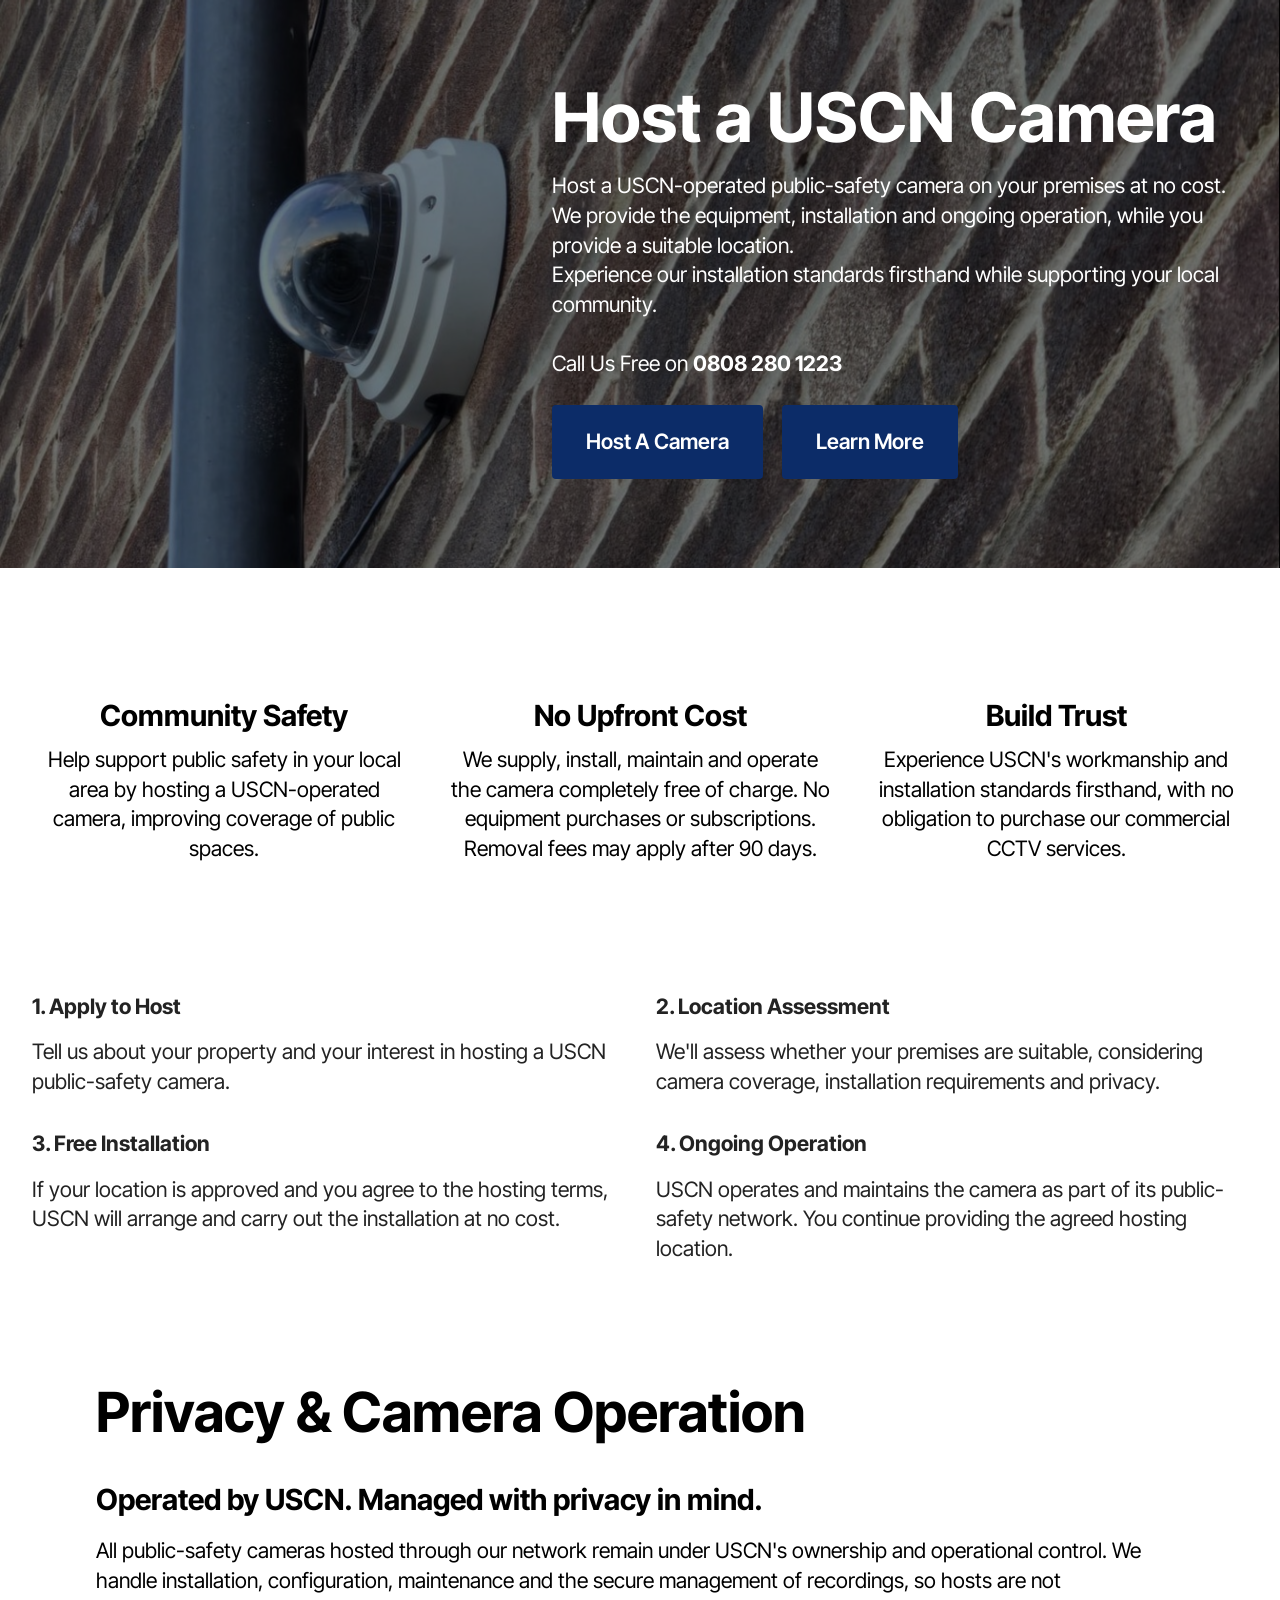
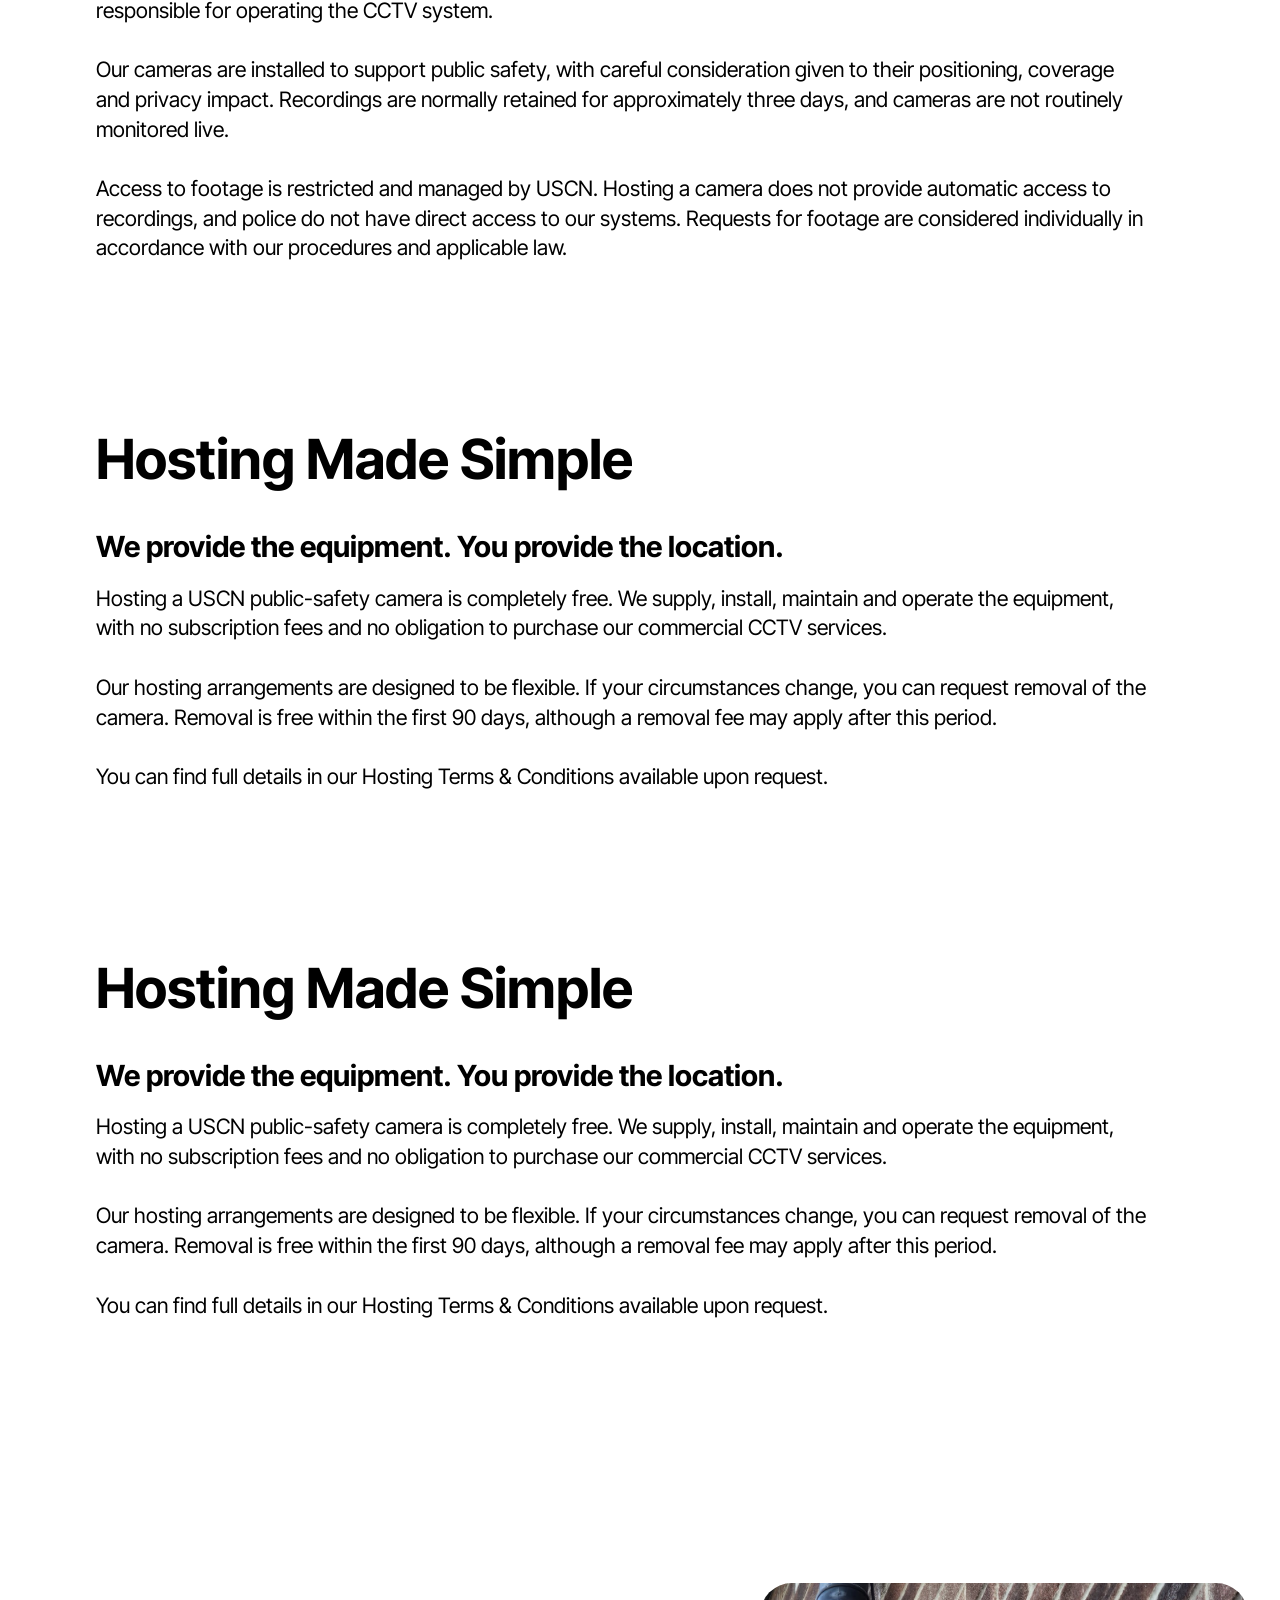
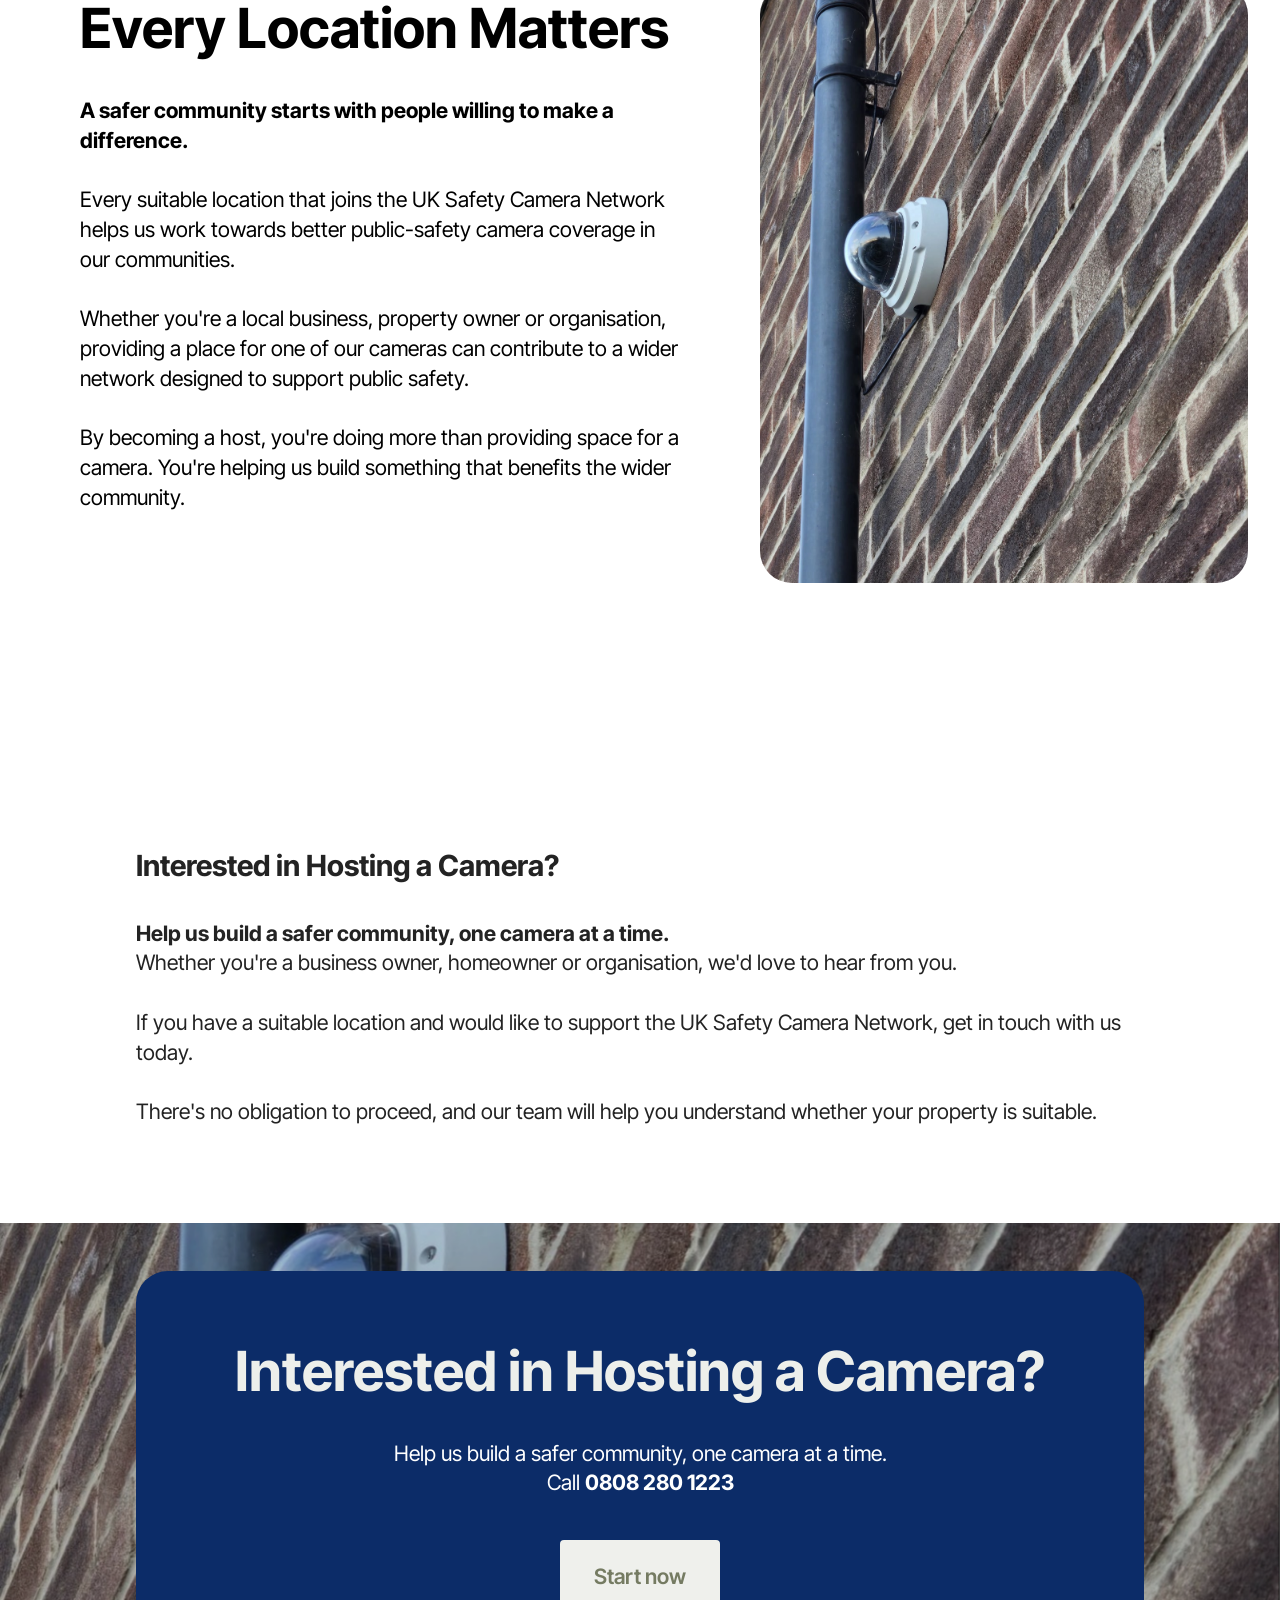
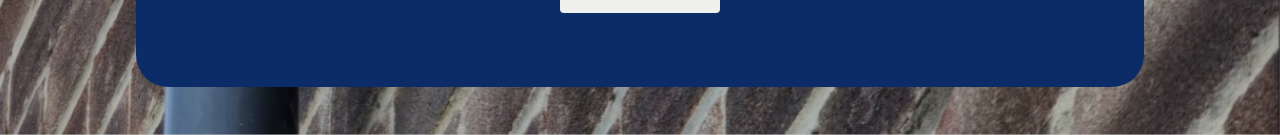
==== commit 4b80761a: "defe" ====
--- a/index.html
+++ b/index.html
@@ -19,7 +19,7 @@
   <link rel="stylesheet" href="assets/theme/css/style.css">
   <link rel="preload" href="https://fonts.googleapis.com/css?family=Inter+Tight:100,200,300,400,500,600,700,800,900,100i,200i,300i,400i,500i,600i,700i,800i,900i&display=swap" as="style" onload="this.onload=null;this.rel='stylesheet'">
   <noscript><link rel="stylesheet" href="https://fonts.googleapis.com/css?family=Inter+Tight:100,200,300,400,500,600,700,800,900,100i,200i,300i,400i,500i,600i,700i,800i,900i&display=swap"></noscript>
-  <link rel="preload" as="style" href="assets/mobirise/css/mbr-additional.css?v=XSPHEH"><link rel="stylesheet" href="assets/mobirise/css/mbr-additional.css?v=XSPHEH" type="text/css">
+  <link rel="preload" as="style" href="assets/mobirise/css/mbr-additional.css?v=lzIbLT"><link rel="stylesheet" href="assets/mobirise/css/mbr-additional.css?v=lzIbLT" type="text/css">
 
   
   
@@ -39,7 +39,7 @@
             <div class="col-12 col-lg-7">
                 <h1 class="mbr-section-title mbr-fonts-style mbr-white mb-3 display-1"><strong>Host a USCN Camera</strong></h1>
                 
-                <p class="mbr-text mbr-fonts-style mbr-white display-7">Host a USCN-operated public-safety camera on your premises at no cost. We provide the equipment, installation and ongoing operation, while you provide a suitable location.<br>Experience our installation standards firsthand while supporting your local community.</p>
+                <p class="mbr-text mbr-fonts-style mbr-white display-7">Host a USCN-operated public-safety camera on your premises at no cost. We provide the equipment, installation and ongoing operation, while you provide a suitable location.<br>Experience our installation standards firsthand while supporting your local community.<br><br>Call Us Free on <strong>0808 280 1223</strong></p>
                 <div class="mbr-section-btn mt-3"><a class="btn btn-primary display-7" href="apply.html#formbuilder-e">Host A Camera</a>
                     <a class="btn btn-primary display-7" href="index.html#features015-2">Learn More</a></div>
             </div>
@@ -292,8 +292,7 @@
                     <div class="card-box align-left">
                         <h4 class="card-title mbr-fonts-style display-2"><strong>Interested in Hosting a Camera?</strong></h4>
                         <p class="mbr-text mbr-fonts-style mt-4 display-7">
-                        Help us build a safer community, one camera at a time.
-                        </p>
+                        Help us build a safer community, one camera at a time.<br>Call <strong>0808 280 1223</strong></p>
                         <div class="mbr-section-btn mt-4"><a class="btn btn-white display-4" href="apply.html">
                         Start now
                         </a></div>
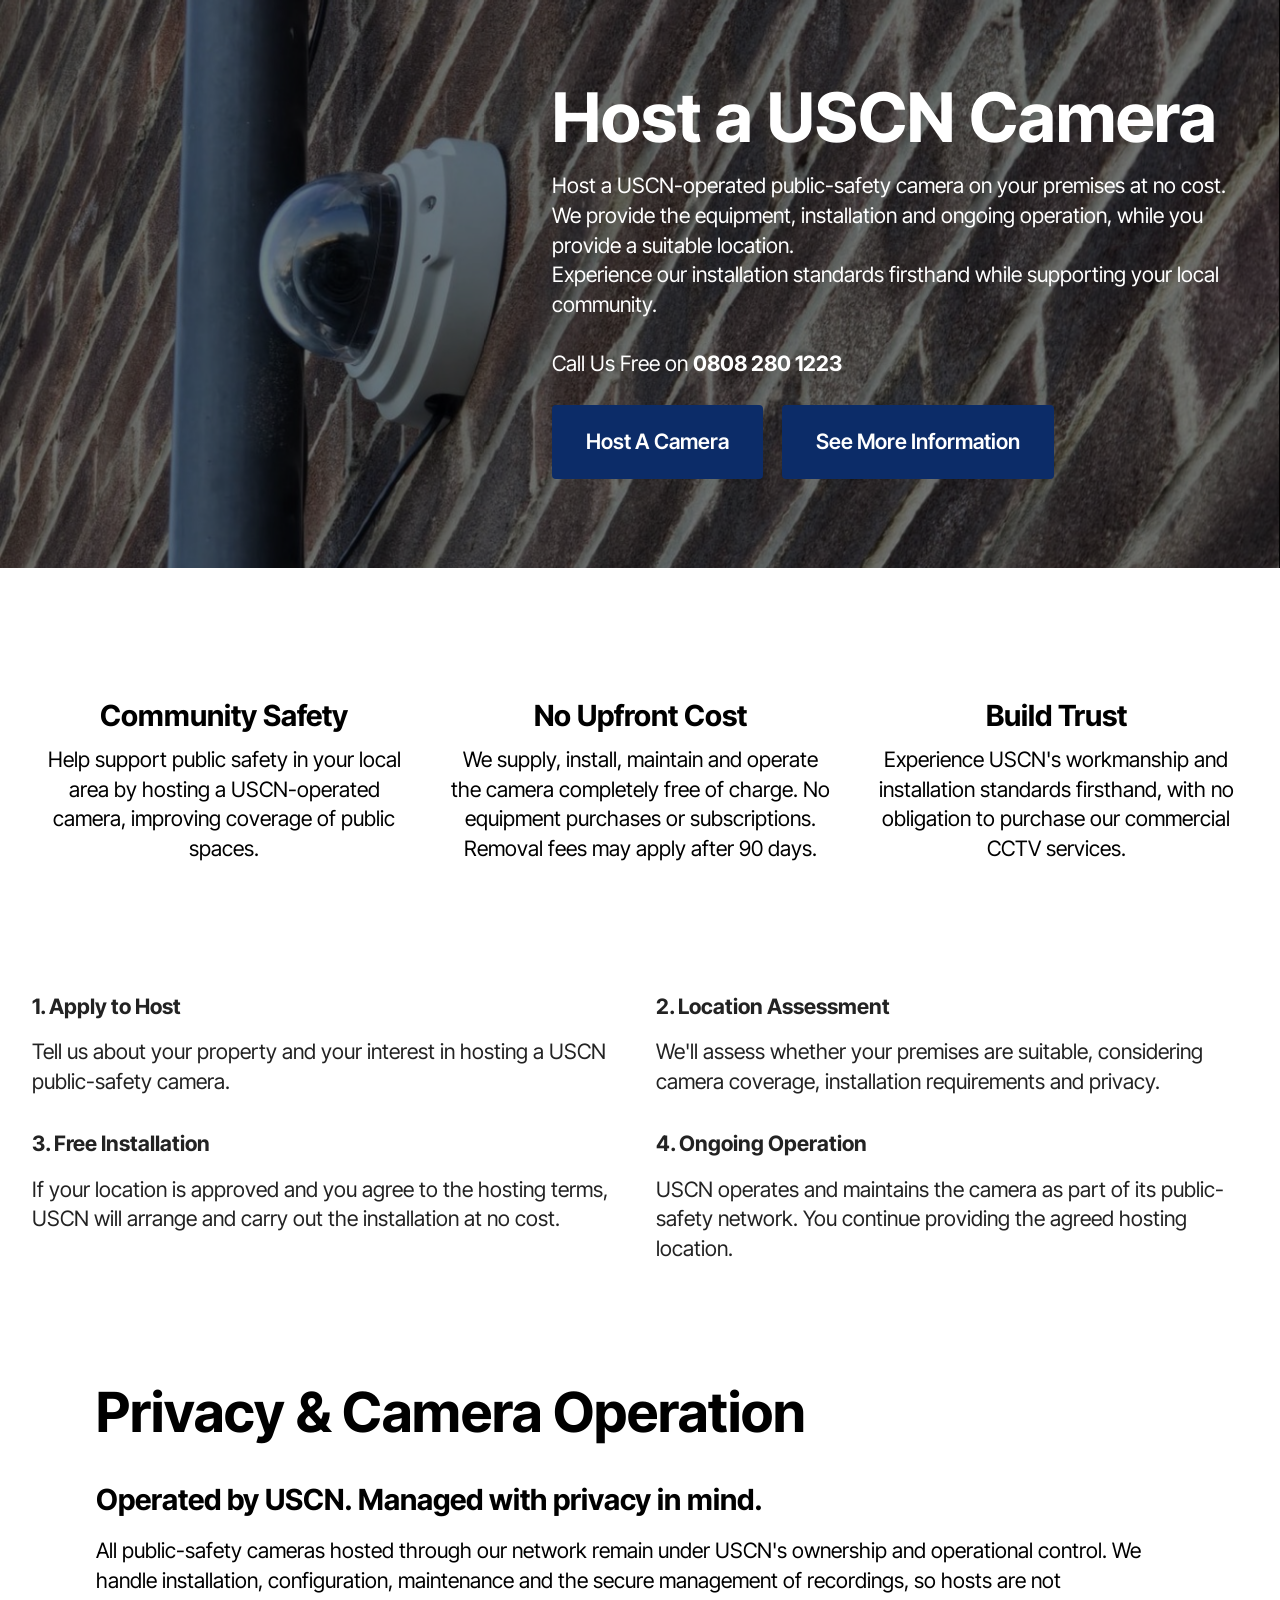
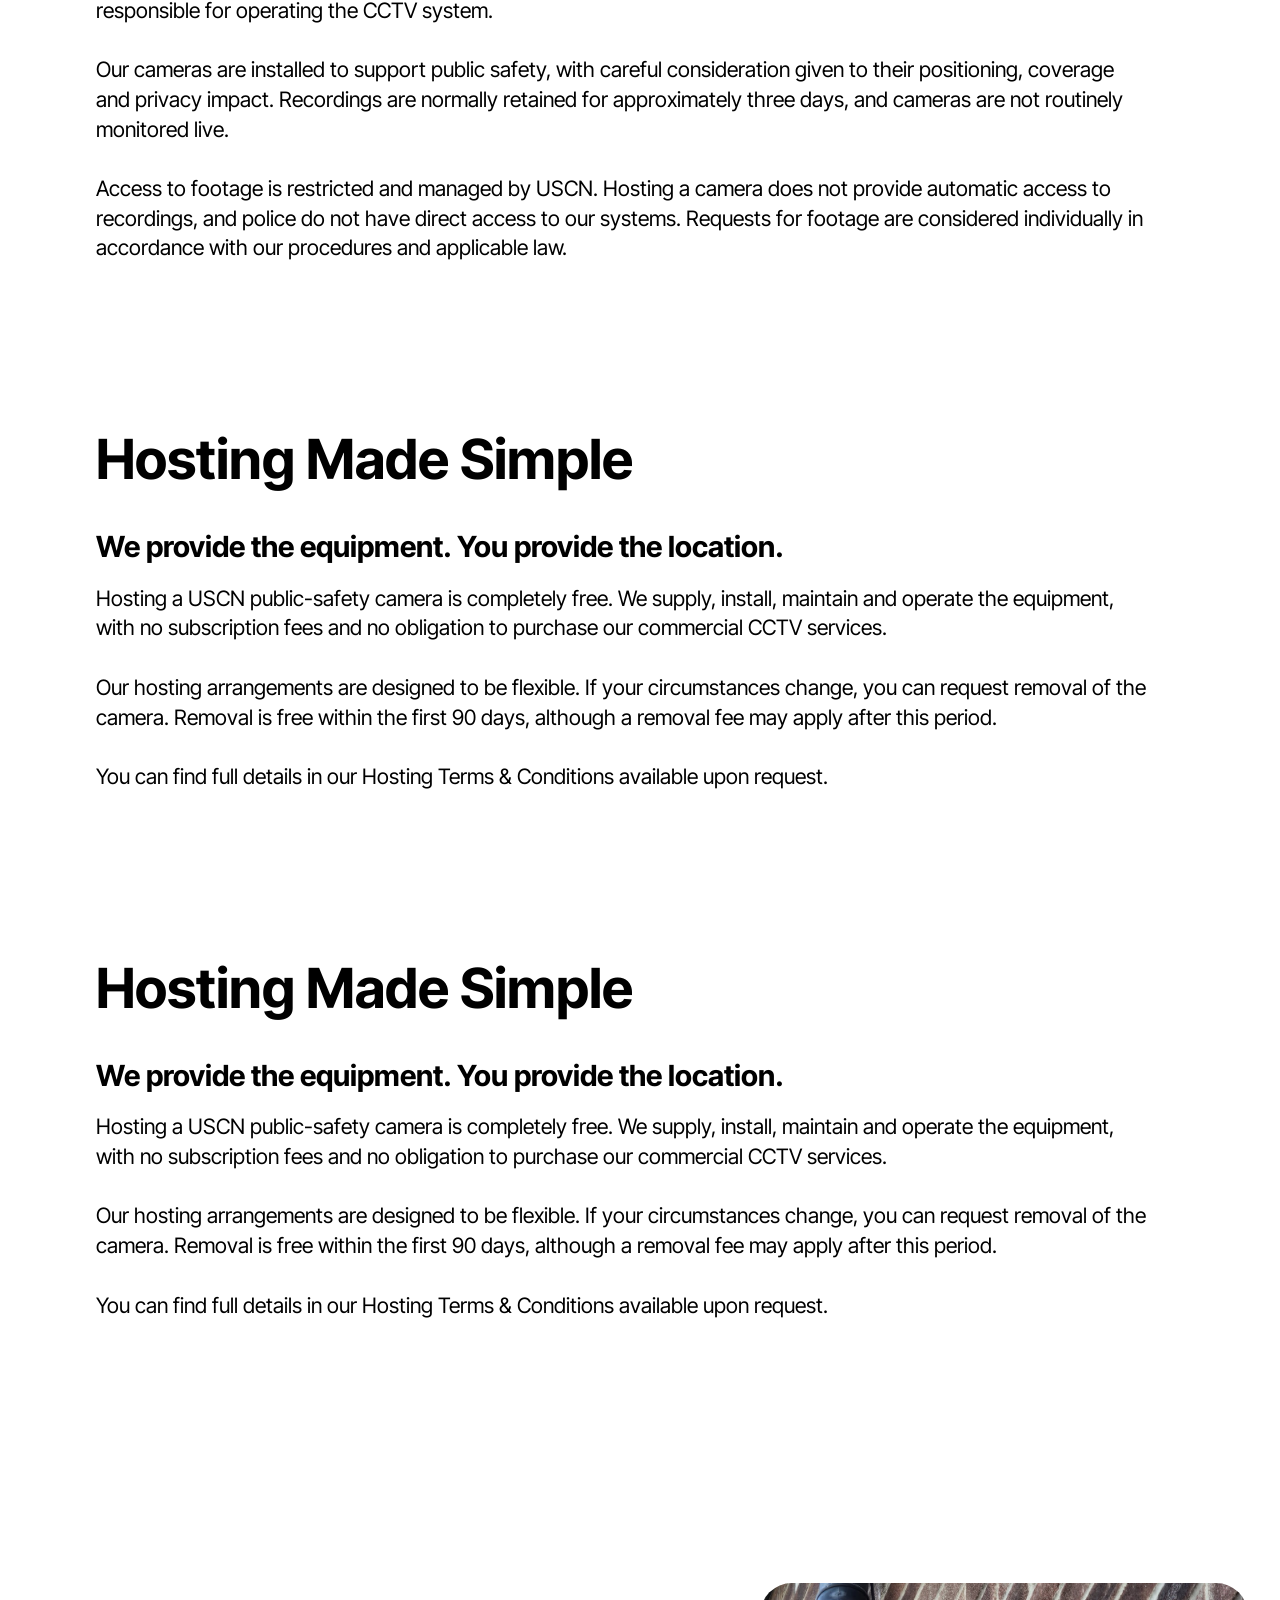
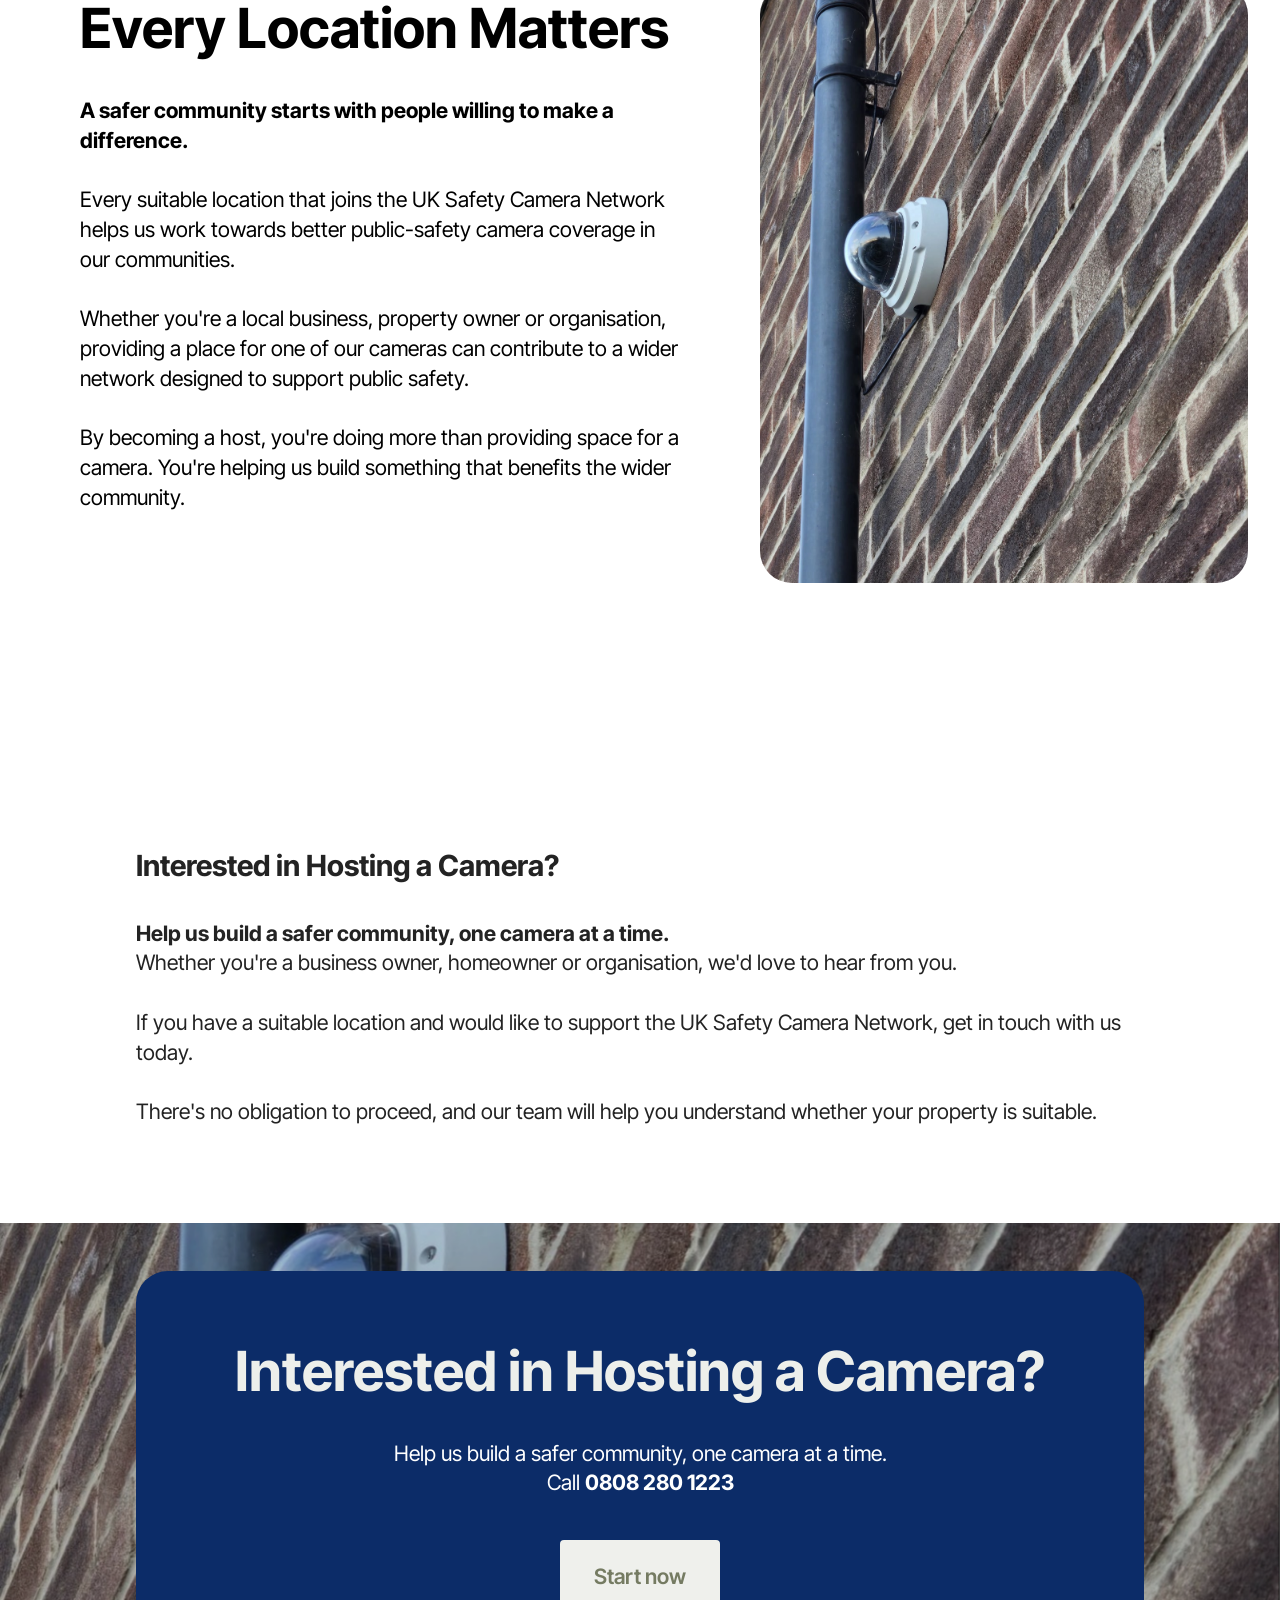
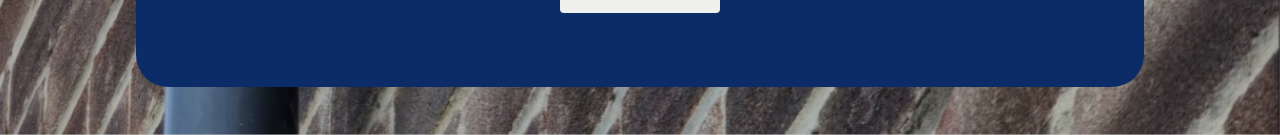
==== commit 69e4ac64: "wer" ====
--- a/index.html
+++ b/index.html
@@ -19,7 +19,7 @@
   <link rel="stylesheet" href="assets/theme/css/style.css">
   <link rel="preload" href="https://fonts.googleapis.com/css?family=Inter+Tight:100,200,300,400,500,600,700,800,900,100i,200i,300i,400i,500i,600i,700i,800i,900i&display=swap" as="style" onload="this.onload=null;this.rel='stylesheet'">
   <noscript><link rel="stylesheet" href="https://fonts.googleapis.com/css?family=Inter+Tight:100,200,300,400,500,600,700,800,900,100i,200i,300i,400i,500i,600i,700i,800i,900i&display=swap"></noscript>
-  <link rel="preload" as="style" href="assets/mobirise/css/mbr-additional.css?v=lzIbLT"><link rel="stylesheet" href="assets/mobirise/css/mbr-additional.css?v=lzIbLT" type="text/css">
+  <link rel="preload" as="style" href="assets/mobirise/css/mbr-additional.css?v=C3dDYi"><link rel="stylesheet" href="assets/mobirise/css/mbr-additional.css?v=C3dDYi" type="text/css">
 
   
   
@@ -41,7 +41,7 @@
                 
                 <p class="mbr-text mbr-fonts-style mbr-white display-7">Host a USCN-operated public-safety camera on your premises at no cost. We provide the equipment, installation and ongoing operation, while you provide a suitable location.<br>Experience our installation standards firsthand while supporting your local community.<br><br>Call Us Free on <strong>0808 280 1223</strong></p>
                 <div class="mbr-section-btn mt-3"><a class="btn btn-primary display-7" href="apply.html#formbuilder-e">Host A Camera</a>
-                    <a class="btn btn-primary display-7" href="index.html#features015-2">Learn More</a></div>
+                    <a class="btn btn-primary display-7" href="index.html#features015-2">See More Information</a></div>
             </div>
         </div>
     </div>
--- a/assets/mobirise/css/mbr-additional.css
+++ b/assets/mobirise/css/mbr-additional.css
@@ -1224,3 +1224,18 @@
   color: #ffffff;
   text-align: left;
 }
+.cid-vyqiE7b2VD {
+  background-image: url("../../../assets/images/20261013-170106-2000x1500.jpeg");
+}
+.cid-vyqiE7b2VD .mbr-fallback-image.disabled {
+  display: none;
+}
+.cid-vyqiE7b2VD .mbr-fallback-image {
+  display: block;
+  background-size: cover;
+  background-position: center center;
+  width: 100%;
+  height: 100%;
+  position: absolute;
+  top: 0;
+}
--- a/assets/mobirise/css/mbr-additional.css
+++ b/assets/mobirise/css/mbr-additional.css
@@ -1224,3 +1224,18 @@
   color: #ffffff;
   text-align: left;
 }
+.cid-vyqiE7b2VD {
+  background-image: url("../../../assets/images/20261013-170106-2000x1500.jpeg");
+}
+.cid-vyqiE7b2VD .mbr-fallback-image.disabled {
+  display: none;
+}
+.cid-vyqiE7b2VD .mbr-fallback-image {
+  display: block;
+  background-size: cover;
+  background-position: center center;
+  width: 100%;
+  height: 100%;
+  position: absolute;
+  top: 0;
+}
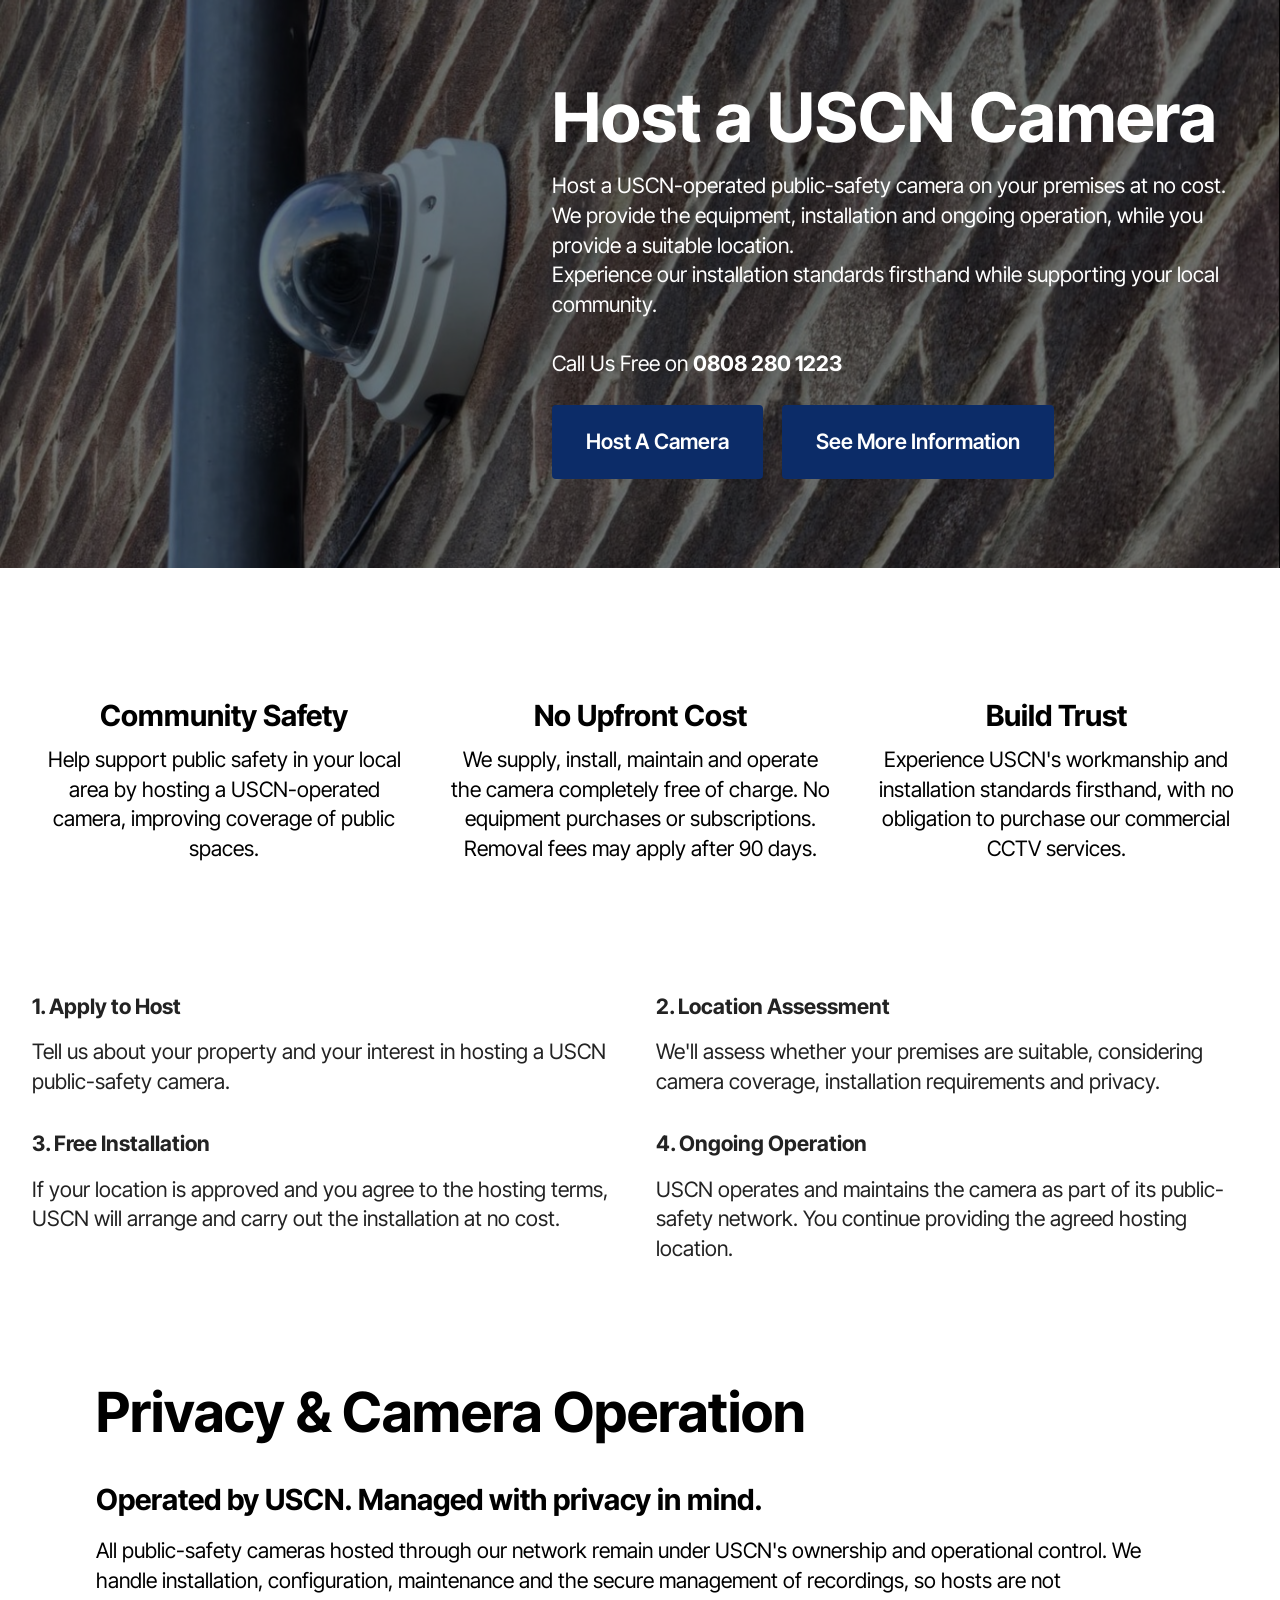
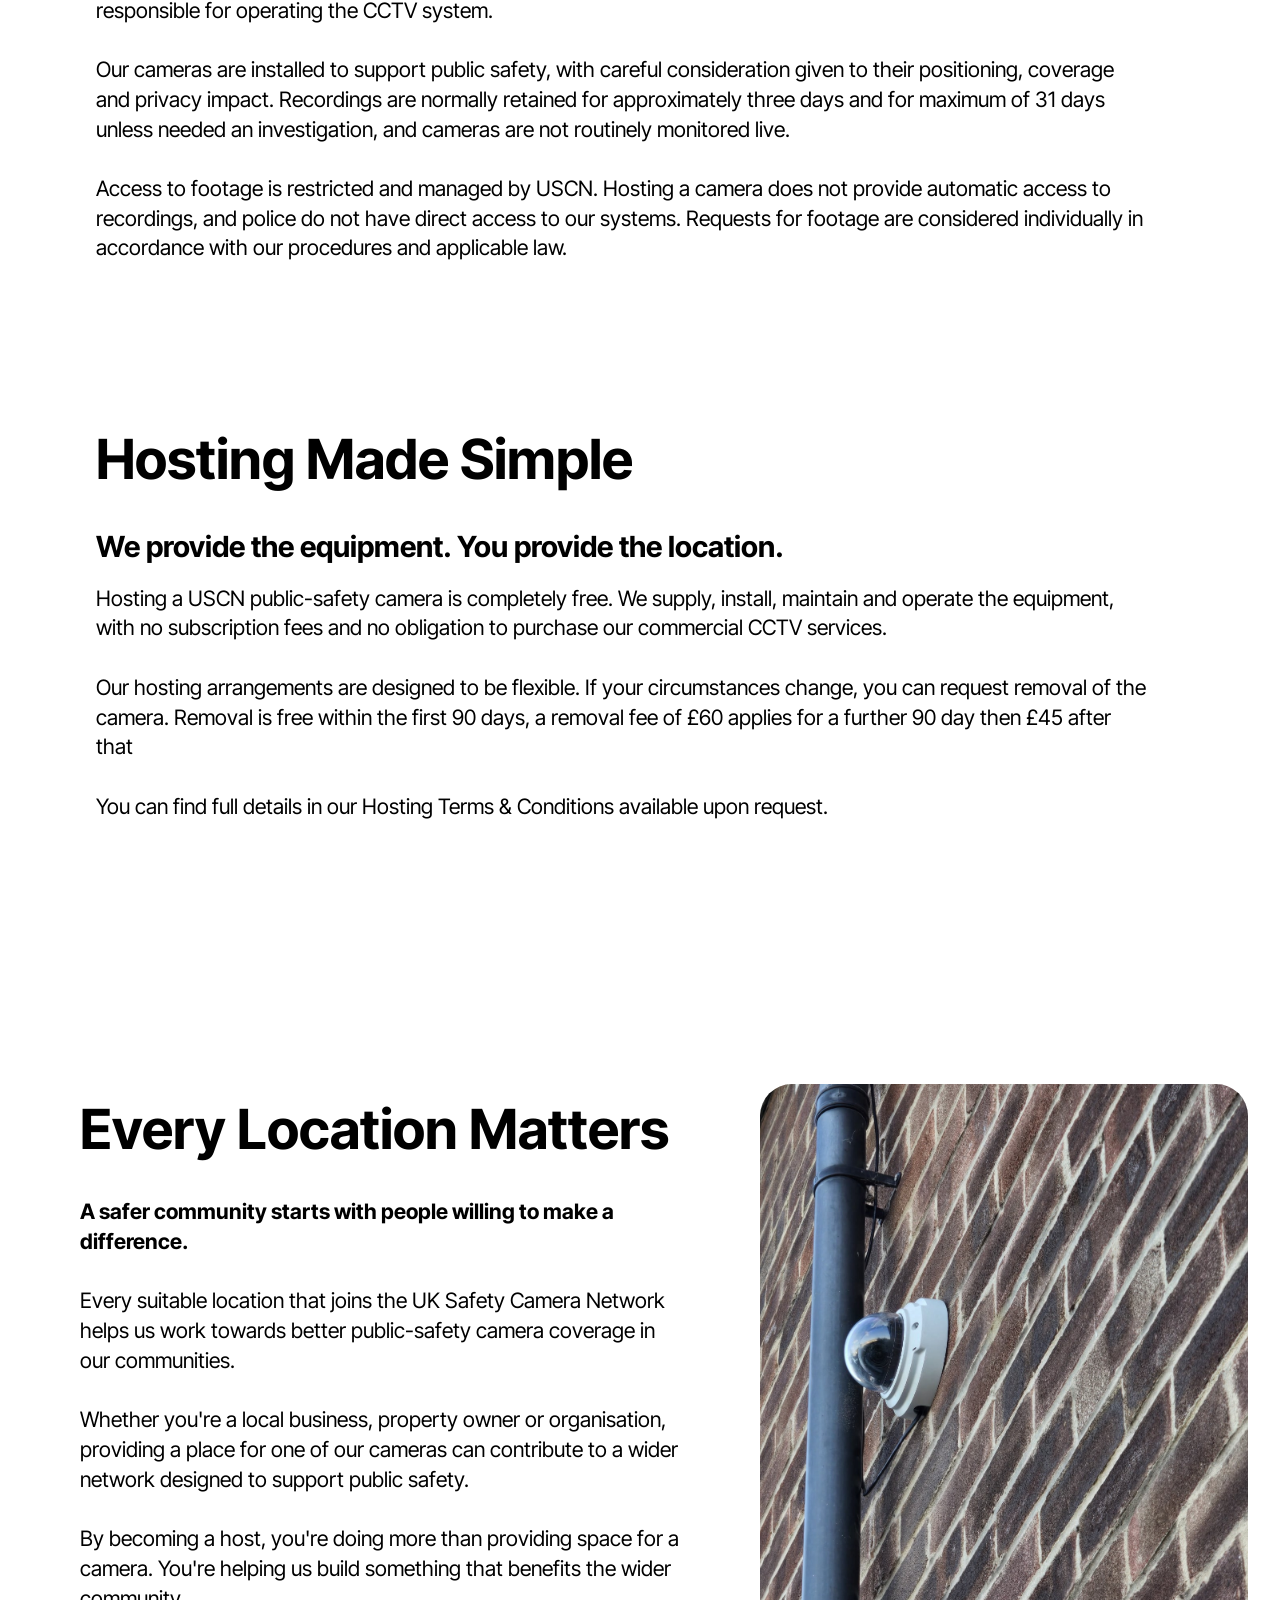
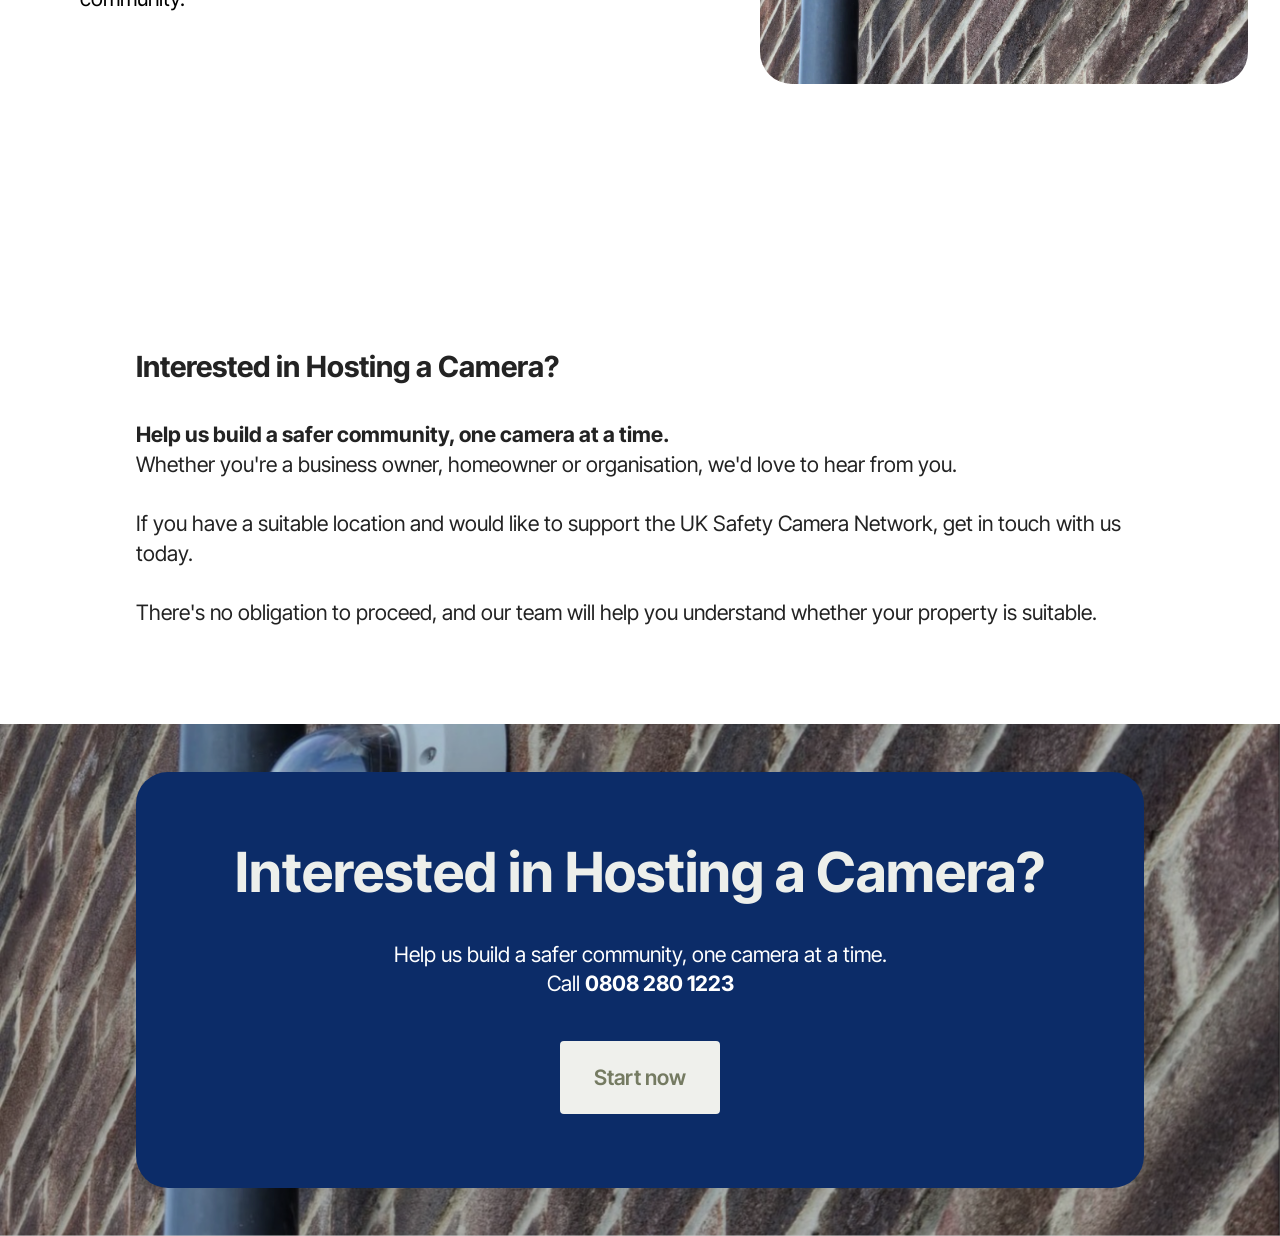
==== commit 21510315: "gfyu" ====
--- a/index.html
+++ b/index.html
@@ -10,7 +10,7 @@
   <meta name="description" content="">
   
   
-  <title>USCN Host Infornation</title>
+  <title>USCN Host Information</title>
   <link rel="stylesheet" href="assets/web/assets/mobirise-icons2/mobirise2.css">
   <link rel="stylesheet" href="assets/bootstrap/css/bootstrap.min.css">
   <link rel="stylesheet" href="assets/parallax/jarallax.css">
@@ -19,7 +19,7 @@
   <link rel="stylesheet" href="assets/theme/css/style.css">
   <link rel="preload" href="https://fonts.googleapis.com/css?family=Inter+Tight:100,200,300,400,500,600,700,800,900,100i,200i,300i,400i,500i,600i,700i,800i,900i&display=swap" as="style" onload="this.onload=null;this.rel='stylesheet'">
   <noscript><link rel="stylesheet" href="https://fonts.googleapis.com/css?family=Inter+Tight:100,200,300,400,500,600,700,800,900,100i,200i,300i,400i,500i,600i,700i,800i,900i&display=swap"></noscript>
-  <link rel="preload" as="style" href="assets/mobirise/css/mbr-additional.css?v=C3dDYi"><link rel="stylesheet" href="assets/mobirise/css/mbr-additional.css?v=C3dDYi" type="text/css">
+  <link rel="preload" as="style" href="assets/mobirise/css/mbr-additional.css?v=ICpkUe"><link rel="stylesheet" href="assets/mobirise/css/mbr-additional.css?v=ICpkUe" type="text/css">
 
   
   
@@ -41,7 +41,7 @@
                 
                 <p class="mbr-text mbr-fonts-style mbr-white display-7">Host a USCN-operated public-safety camera on your premises at no cost. We provide the equipment, installation and ongoing operation, while you provide a suitable location.<br>Experience our installation standards firsthand while supporting your local community.<br><br>Call Us Free on <strong>0808 280 1223</strong></p>
                 <div class="mbr-section-btn mt-3"><a class="btn btn-primary display-7" href="apply.html#formbuilder-e">Host A Camera</a>
-                    <a class="btn btn-primary display-7" href="index.html#features015-2">See More Information</a></div>
+                    <a class="btn btn-primary display-7" href="information.html">See More Information</a></div>
             </div>
         </div>
     </div>
@@ -167,7 +167,7 @@
             <div class="item features-without-image col-12">
               <div class="item-wrapper">
                 <h4 class="mbr-section-subtitle mbr-fonts-style mb-3 display-5"><strong>Operated by USCN. Managed with privacy in mind.</strong></h4>
-                <p class="mbr-text mbr-fonts-style display-7">All public-safety cameras hosted through our network remain under USCN's ownership and operational control. We handle installation, configuration, maintenance and the secure management of recordings, so hosts are not responsible for operating the CCTV system.<br><br>Our cameras are installed to support public safety, with careful consideration given to their positioning, coverage and privacy impact. Recordings are normally retained for approximately three days, and cameras are not routinely monitored live.<br><br>Access to footage is restricted and managed by USCN. Hosting a camera does not provide automatic access to recordings, and police do not have direct access to our systems. Requests for footage are considered individually in accordance with our procedures and applicable law.</p>
+                <p class="mbr-text mbr-fonts-style display-7">All public-safety cameras hosted through our network remain under USCN's ownership and operational control. We handle installation, configuration, maintenance and the secure management of recordings, so hosts are not responsible for operating the CCTV system.<br><br>Our cameras are installed to support public safety, with careful consideration given to their positioning, coverage and privacy impact. Recordings are normally retained for approximately three days and for maximum of 31 days unless needed an investigation, and cameras are not routinely monitored live.<br><br>Access to footage is restricted and managed by USCN. Hosting a camera does not provide automatic access to recordings, and police do not have direct access to our systems. Requests for footage are considered individually in accordance with our procedures and applicable law.</p>
               </div>
             </div>
             
@@ -181,7 +181,7 @@
   </div>
 </section>
 
-<section data-bs-version="5.1" class="article07 cid-vydF6W0WnG" id="article07-4">
+<section data-bs-version="5.1" class="article07 cid-vydFzTRxWd" id="article07-5">
   
 
   
@@ -195,35 +195,7 @@
             <div class="item features-without-image col-12">
               <div class="item-wrapper">
                 <h4 class="mbr-section-subtitle mbr-fonts-style mb-3 display-5"><strong>We provide the equipment. You provide the location.</strong></h4>
-                <p class="mbr-text mbr-fonts-style display-7">Hosting a USCN public-safety camera is completely free. We supply, install, maintain and operate the equipment, with no subscription fees and no obligation to purchase our commercial CCTV services.<br><br>Our hosting arrangements are designed to be flexible. If your circumstances change, you can request removal of the camera. Removal is free within the first 90 days, although a removal fee may apply after this period.<br><br>You can find full details in our Hosting Terms &amp; Conditions available upon request.</p>
-              </div>
-            </div>
-            
-            
-            
-          </div>
-          
-        </div>
-      </div>
-    </div>
-  </div>
-</section>
-
-<section data-bs-version="5.1" class="article07 cid-vydFzTRxWd" id="article07-5">
-  
-
-  
-  
-  <div class="container">
-    <div class="row justify-content-center">
-      <div class="card col-md-12 col-lg-12">
-        <div class="card-wrapper">
-          <h3 class="card-title mbr-fonts-style mbr-white mt-3 mb-4 display-2"><strong>Hosting Made Simple</strong></h3>
-          <div class="row card-box align-left">
-            <div class="item features-without-image col-12">
-              <div class="item-wrapper">
-                <h4 class="mbr-section-subtitle mbr-fonts-style mb-3 display-5"><strong>We provide the equipment. You provide the location.</strong></h4>
-                <p class="mbr-text mbr-fonts-style display-7">Hosting a USCN public-safety camera is completely free. We supply, install, maintain and operate the equipment, with no subscription fees and no obligation to purchase our commercial CCTV services.<br><br>Our hosting arrangements are designed to be flexible. If your circumstances change, you can request removal of the camera. Removal is free within the first 90 days, although a removal fee may apply after this period.<br><br>You can find full details in our Hosting Terms &amp; Conditions available upon request.</p>
+                <p class="mbr-text mbr-fonts-style display-7">Hosting a USCN public-safety camera is completely free. We supply, install, maintain and operate the equipment, with no subscription fees and no obligation to purchase our commercial CCTV services.<br><br>Our hosting arrangements are designed to be flexible. If your circumstances change, you can request removal of the camera. Removal is free within the first 90 days, a removal fee of £60 applies for a further 90 day then £45 after that&nbsp;&nbsp;<br><br>You can find full details in our Hosting Terms &amp; Conditions available upon request.</p>
               </div>
             </div>
             
--- a/assets/mobirise/css/mbr-additional.css
+++ b/assets/mobirise/css/mbr-additional.css
@@ -907,15 +907,15 @@
   text-align: left;
   color: #000000;
 }
-.cid-vydF6W0WnG {
+.cid-vydFzTRxWd {
   padding-top: 0rem;
   padding-bottom: 0rem;
   background-color: #ffffff;
 }
-.cid-vydF6W0WnG .mbr-fallback-image.disabled {
+.cid-vydFzTRxWd .mbr-fallback-image.disabled {
   display: none;
 }
-.cid-vydF6W0WnG .mbr-fallback-image {
+.cid-vydFzTRxWd .mbr-fallback-image {
   display: block;
   background-size: cover;
   background-position: center center;
@@ -924,43 +924,43 @@
   position: absolute;
   top: 0;
 }
-.cid-vydF6W0WnG .card-wrapper {
+.cid-vydFzTRxWd .card-wrapper {
   background: #ffffff;
 }
 @media (max-width: 767px) {
-  .cid-vydF6W0WnG .card-wrapper {
+  .cid-vydFzTRxWd .card-wrapper {
     padding: 2rem 1.5rem;
   }
 }
 @media (min-width: 768px) and (max-width: 991px) {
-  .cid-vydF6W0WnG .card-wrapper {
+  .cid-vydFzTRxWd .card-wrapper {
     padding: 2.25rem;
   }
 }
 @media (min-width: 992px) {
-  .cid-vydF6W0WnG .card-wrapper {
+  .cid-vydFzTRxWd .card-wrapper {
     padding: 4rem;
   }
 }
-.cid-vydF6W0WnG .mbr-text,
-.cid-vydF6W0WnG .mbr-section-btn {
+.cid-vydFzTRxWd .mbr-text,
+.cid-vydFzTRxWd .mbr-section-btn {
   color: #000000;
   text-align: left;
 }
-.cid-vydF6W0WnG .card-title,
-.cid-vydF6W0WnG .card-box {
+.cid-vydFzTRxWd .card-title,
+.cid-vydFzTRxWd .card-box {
   text-align: left;
   color: #000000;
 }
-.cid-vydFzTRxWd {
-  padding-top: 0rem;
-  padding-bottom: 0rem;
+.cid-vydGFxXGGz {
+  padding-top: 8rem;
+  padding-bottom: 8rem;
   background-color: #ffffff;
 }
-.cid-vydFzTRxWd .mbr-fallback-image.disabled {
+.cid-vydGFxXGGz .mbr-fallback-image.disabled {
   display: none;
 }
-.cid-vydFzTRxWd .mbr-fallback-image {
+.cid-vydGFxXGGz .mbr-fallback-image {
   display: block;
   background-size: cover;
   background-position: center center;
@@ -969,43 +969,65 @@
   position: absolute;
   top: 0;
 }
-.cid-vydFzTRxWd .card-wrapper {
+.cid-vydGFxXGGz .card-wrapper {
+  overflow: hidden;
   background: #ffffff;
 }
+.cid-vydGFxXGGz .text-wrapper {
+  padding: 4rem 3rem;
+}
+@media (min-width: 768px) and (max-width: 991px) {
+  .cid-vydGFxXGGz .text-wrapper {
+    padding: 2.25rem;
+  }
+}
 @media (max-width: 767px) {
-  .cid-vydFzTRxWd .card-wrapper {
-    padding: 2rem 1.5rem;
-  }
-}
-@media (min-width: 768px) and (max-width: 991px) {
-  .cid-vydFzTRxWd .card-wrapper {
-    padding: 2.25rem;
-  }
-}
-@media (min-width: 992px) {
-  .cid-vydFzTRxWd .card-wrapper {
-    padding: 4rem;
-  }
-}
-.cid-vydFzTRxWd .mbr-text,
-.cid-vydFzTRxWd .mbr-section-btn {
+  .cid-vydGFxXGGz .text-wrapper {
+    padding: 1.5rem;
+  }
+}
+.cid-vydGFxXGGz .row {
+  align-items: center;
+  margin-right: -1rem;
+  margin-left: -1rem;
+}
+.cid-vydGFxXGGz .row {
+  flex-direction: row-reverse;
+}
+.cid-vydGFxXGGz .image-wrapper {
+  padding: 0 1rem;
+}
+.cid-vydGFxXGGz img,
+.cid-vydGFxXGGz .image-wrapper {
+  height: 600px;
+  object-fit: cover;
+}
+@media (max-width: 767px) {
+  .cid-vydGFxXGGz img,
+  .cid-vydGFxXGGz .image-wrapper {
+    max-height: 350px;
+  }
+}
+.cid-vydGFxXGGz .mbr-section-title {
   color: #000000;
-  text-align: left;
-}
-.cid-vydFzTRxWd .card-title,
-.cid-vydFzTRxWd .card-box {
-  text-align: left;
+}
+.cid-vydGFxXGGz .mbr-text {
   color: #000000;
 }
-.cid-vydGFxXGGz {
-  padding-top: 8rem;
-  padding-bottom: 8rem;
+.cid-vydHZBpUc3 {
+  padding-top: 5rem;
+  padding-bottom: 5rem;
   background-color: #ffffff;
 }
-.cid-vydGFxXGGz .mbr-fallback-image.disabled {
+.cid-vydHrhJgKv {
+  padding-top: 3rem;
+  padding-bottom: 3rem;
+  background-image: url("../../../assets/images/20261013-170106-2000x1500.jpeg");
+}
+.cid-vydHrhJgKv .mbr-fallback-image.disabled {
   display: none;
 }
-.cid-vydGFxXGGz .mbr-fallback-image {
+.cid-vydHrhJgKv .mbr-fallback-image {
   display: block;
   background-size: cover;
   background-position: center center;
@@ -1014,65 +1036,43 @@
   position: absolute;
   top: 0;
 }
-.cid-vydGFxXGGz .card-wrapper {
-  overflow: hidden;
-  background: #ffffff;
-}
-.cid-vydGFxXGGz .text-wrapper {
-  padding: 4rem 3rem;
+.cid-vydHrhJgKv .card-wrapper {
+  background: #0c2c68;
+}
+@media (max-width: 767px) {
+  .cid-vydHrhJgKv .card-wrapper {
+    padding: 1.5rem;
+  }
 }
 @media (min-width: 768px) and (max-width: 991px) {
-  .cid-vydGFxXGGz .text-wrapper {
+  .cid-vydHrhJgKv .card-wrapper {
     padding: 2.25rem;
   }
 }
-@media (max-width: 767px) {
-  .cid-vydGFxXGGz .text-wrapper {
-    padding: 1.5rem;
-  }
-}
-.cid-vydGFxXGGz .row {
-  align-items: center;
-  margin-right: -1rem;
-  margin-left: -1rem;
-}
-.cid-vydGFxXGGz .row {
-  flex-direction: row-reverse;
-}
-.cid-vydGFxXGGz .image-wrapper {
-  padding: 0 1rem;
-}
-.cid-vydGFxXGGz img,
-.cid-vydGFxXGGz .image-wrapper {
-  height: 600px;
-  object-fit: cover;
-}
-@media (max-width: 767px) {
-  .cid-vydGFxXGGz img,
-  .cid-vydGFxXGGz .image-wrapper {
-    max-height: 350px;
-  }
-}
-.cid-vydGFxXGGz .mbr-section-title {
-  color: #000000;
-}
-.cid-vydGFxXGGz .mbr-text {
-  color: #000000;
-}
-.cid-vydHZBpUc3 {
+@media (min-width: 992px) {
+  .cid-vydHrhJgKv .card-wrapper {
+    padding: 4rem;
+  }
+}
+.cid-vydHrhJgKv .mbr-text,
+.cid-vydHrhJgKv .mbr-section-btn {
+  color: #ffffff;
+  text-align: center;
+}
+.cid-vydHrhJgKv .card-title,
+.cid-vydHrhJgKv .card-box {
+  text-align: center;
+  color: #edefeb;
+}
+.cid-vydIJOi91x {
   padding-top: 5rem;
   padding-bottom: 5rem;
-  background-color: #ffffff;
-}
-.cid-vydHrhJgKv {
-  padding-top: 3rem;
-  padding-bottom: 3rem;
   background-image: url("../../../assets/images/20261013-170106-2000x1500.jpeg");
 }
-.cid-vydHrhJgKv .mbr-fallback-image.disabled {
+.cid-vydIJOi91x .mbr-fallback-image.disabled {
   display: none;
 }
-.cid-vydHrhJgKv .mbr-fallback-image {
+.cid-vydIJOi91x .mbr-fallback-image {
   display: block;
   background-size: cover;
   background-position: center center;
@@ -1081,43 +1081,15 @@
   position: absolute;
   top: 0;
 }
-.cid-vydHrhJgKv .card-wrapper {
-  background: #0c2c68;
-}
-@media (max-width: 767px) {
-  .cid-vydHrhJgKv .card-wrapper {
-    padding: 1.5rem;
-  }
-}
-@media (min-width: 768px) and (max-width: 991px) {
-  .cid-vydHrhJgKv .card-wrapper {
-    padding: 2.25rem;
-  }
-}
-@media (min-width: 992px) {
-  .cid-vydHrhJgKv .card-wrapper {
-    padding: 4rem;
-  }
-}
-.cid-vydHrhJgKv .mbr-text,
-.cid-vydHrhJgKv .mbr-section-btn {
-  color: #ffffff;
-  text-align: center;
-}
-.cid-vydHrhJgKv .card-title,
-.cid-vydHrhJgKv .card-box {
-  text-align: center;
-  color: #edefeb;
-}
-.cid-vydIJOi91x {
+.cid-vydIXjC5r3 {
   padding-top: 5rem;
   padding-bottom: 5rem;
-  background-image: url("../../../assets/images/20261013-170106-2000x1500.jpeg");
-}
-.cid-vydIJOi91x .mbr-fallback-image.disabled {
+  background-color: #ffffff;
+}
+.cid-vydIXjC5r3 .mbr-fallback-image.disabled {
   display: none;
 }
-.cid-vydIJOi91x .mbr-fallback-image {
+.cid-vydIXjC5r3 .mbr-fallback-image {
   display: block;
   background-size: cover;
   background-position: center center;
@@ -1126,15 +1098,43 @@
   position: absolute;
   top: 0;
 }
-.cid-vydIXjC5r3 {
-  padding-top: 5rem;
-  padding-bottom: 5rem;
+.cid-vydIXjC5r3 .mbr-iconfont {
+  display: block;
+  font-size: 5rem;
+  color: #0c2c68;
+  margin-bottom: 2rem;
+}
+.cid-vydIXjC5r3 .card-wrapper {
+  padding: 3rem;
+  background: #fafafa;
+  border-radius: 4px;
+}
+@media (max-width: 992px) {
+  .cid-vydIXjC5r3 .card-wrapper {
+    margin-bottom: 2rem;
+  }
+}
+@media (max-width: 767px) {
+  .cid-vydIXjC5r3 .card-wrapper {
+    padding: 3rem 1rem;
+  }
+}
+.cid-vydKlcT0kR {
+  padding-top: 75px;
+  padding-bottom: 75px;
   background-color: #ffffff;
 }
-.cid-vydIXjC5r3 .mbr-fallback-image.disabled {
+.cid-vydKlcT0kR .mbr-overlay {
+  background-color: #ffffff;
+  opacity: 0.4;
+}
+.cid-vydMcg8nhW {
+  background-image: url("../../../assets/images/20261013-170106-2000x1500.jpeg");
+}
+.cid-vydMcg8nhW .mbr-fallback-image.disabled {
   display: none;
 }
-.cid-vydIXjC5r3 .mbr-fallback-image {
+.cid-vydMcg8nhW .mbr-fallback-image {
   display: block;
   background-size: cover;
   background-position: center center;
@@ -1143,43 +1143,49 @@
   position: absolute;
   top: 0;
 }
-.cid-vydIXjC5r3 .mbr-iconfont {
-  display: block;
-  font-size: 5rem;
+.cid-vydMcg8nhW .card-wrapper {
+  border-radius: 4px;
+}
+@media (max-width: 767px) {
+  .cid-vydMcg8nhW .card-wrapper {
+    padding: 1.5rem;
+  }
+}
+@media (min-width: 768px) and (max-width: 991px) {
+  .cid-vydMcg8nhW .card-wrapper {
+    padding: 2.25rem;
+  }
+}
+@media (min-width: 992px) {
+  .cid-vydMcg8nhW .card-wrapper {
+    padding: 4rem;
+  }
+}
+.cid-vydMcg8nhW .wrap {
+  background: url("../../../assets/images/background13.jpg");
+  background-repeat: no-repeat;
+  background-position: center;
+  background-size: cover;
+}
+.cid-vydMcg8nhW .wrap .inner-wrap {
+  padding: 40px;
+}
+.cid-vydMcg8nhW .card-title {
   color: #0c2c68;
-  margin-bottom: 2rem;
-}
-.cid-vydIXjC5r3 .card-wrapper {
-  padding: 3rem;
-  background: #fafafa;
-  border-radius: 4px;
-}
-@media (max-width: 992px) {
-  .cid-vydIXjC5r3 .card-wrapper {
-    margin-bottom: 2rem;
-  }
-}
-@media (max-width: 767px) {
-  .cid-vydIXjC5r3 .card-wrapper {
-    padding: 3rem 1rem;
-  }
-}
-.cid-vydKlcT0kR {
-  padding-top: 75px;
-  padding-bottom: 75px;
-  background-color: #ffffff;
-}
-.cid-vydKlcT0kR .mbr-overlay {
-  background-color: #ffffff;
-  opacity: 0.4;
-}
-.cid-vydMcg8nhW {
+  text-align: left;
+}
+.cid-vydMcg8nhW .mbr-text,
+.cid-vydMcg8nhW .mbr-section-btn {
+  color: #ffffff;
+  text-align: left;
+}
+.cid-vyqiE7b2VD {
   background-image: url("../../../assets/images/20261013-170106-2000x1500.jpeg");
 }
-.cid-vydMcg8nhW .mbr-fallback-image.disabled {
+.cid-vyqiE7b2VD .mbr-fallback-image.disabled {
   display: none;
 }
-.cid-vydMcg8nhW .mbr-fallback-image {
+.cid-vyqiE7b2VD .mbr-fallback-image {
   display: block;
   background-size: cover;
   background-position: center center;
@@ -1188,54 +1194,3 @@
   position: absolute;
   top: 0;
 }
-.cid-vydMcg8nhW .card-wrapper {
-  border-radius: 4px;
-}
-@media (max-width: 767px) {
-  .cid-vydMcg8nhW .card-wrapper {
-    padding: 1.5rem;
-  }
-}
-@media (min-width: 768px) and (max-width: 991px) {
-  .cid-vydMcg8nhW .card-wrapper {
-    padding: 2.25rem;
-  }
-}
-@media (min-width: 992px) {
-  .cid-vydMcg8nhW .card-wrapper {
-    padding: 4rem;
-  }
-}
-.cid-vydMcg8nhW .wrap {
-  background: url("../../../assets/images/background13.jpg");
-  background-repeat: no-repeat;
-  background-position: center;
-  background-size: cover;
-}
-.cid-vydMcg8nhW .wrap .inner-wrap {
-  padding: 40px;
-}
-.cid-vydMcg8nhW .card-title {
-  color: #0c2c68;
-  text-align: left;
-}
-.cid-vydMcg8nhW .mbr-text,
-.cid-vydMcg8nhW .mbr-section-btn {
-  color: #ffffff;
-  text-align: left;
-}
-.cid-vyqiE7b2VD {
-  background-image: url("../../../assets/images/20261013-170106-2000x1500.jpeg");
-}
-.cid-vyqiE7b2VD .mbr-fallback-image.disabled {
-  display: none;
-}
-.cid-vyqiE7b2VD .mbr-fallback-image {
-  display: block;
-  background-size: cover;
-  background-position: center center;
-  width: 100%;
-  height: 100%;
-  position: absolute;
-  top: 0;
-}
--- a/assets/mobirise/css/mbr-additional.css
+++ b/assets/mobirise/css/mbr-additional.css
@@ -907,15 +907,15 @@
   text-align: left;
   color: #000000;
 }
-.cid-vydF6W0WnG {
+.cid-vydFzTRxWd {
   padding-top: 0rem;
   padding-bottom: 0rem;
   background-color: #ffffff;
 }
-.cid-vydF6W0WnG .mbr-fallback-image.disabled {
+.cid-vydFzTRxWd .mbr-fallback-image.disabled {
   display: none;
 }
-.cid-vydF6W0WnG .mbr-fallback-image {
+.cid-vydFzTRxWd .mbr-fallback-image {
   display: block;
   background-size: cover;
   background-position: center center;
@@ -924,43 +924,43 @@
   position: absolute;
   top: 0;
 }
-.cid-vydF6W0WnG .card-wrapper {
+.cid-vydFzTRxWd .card-wrapper {
   background: #ffffff;
 }
 @media (max-width: 767px) {
-  .cid-vydF6W0WnG .card-wrapper {
+  .cid-vydFzTRxWd .card-wrapper {
     padding: 2rem 1.5rem;
   }
 }
 @media (min-width: 768px) and (max-width: 991px) {
-  .cid-vydF6W0WnG .card-wrapper {
+  .cid-vydFzTRxWd .card-wrapper {
     padding: 2.25rem;
   }
 }
 @media (min-width: 992px) {
-  .cid-vydF6W0WnG .card-wrapper {
+  .cid-vydFzTRxWd .card-wrapper {
     padding: 4rem;
   }
 }
-.cid-vydF6W0WnG .mbr-text,
-.cid-vydF6W0WnG .mbr-section-btn {
+.cid-vydFzTRxWd .mbr-text,
+.cid-vydFzTRxWd .mbr-section-btn {
   color: #000000;
   text-align: left;
 }
-.cid-vydF6W0WnG .card-title,
-.cid-vydF6W0WnG .card-box {
+.cid-vydFzTRxWd .card-title,
+.cid-vydFzTRxWd .card-box {
   text-align: left;
   color: #000000;
 }
-.cid-vydFzTRxWd {
-  padding-top: 0rem;
-  padding-bottom: 0rem;
+.cid-vydGFxXGGz {
+  padding-top: 8rem;
+  padding-bottom: 8rem;
   background-color: #ffffff;
 }
-.cid-vydFzTRxWd .mbr-fallback-image.disabled {
+.cid-vydGFxXGGz .mbr-fallback-image.disabled {
   display: none;
 }
-.cid-vydFzTRxWd .mbr-fallback-image {
+.cid-vydGFxXGGz .mbr-fallback-image {
   display: block;
   background-size: cover;
   background-position: center center;
@@ -969,43 +969,65 @@
   position: absolute;
   top: 0;
 }
-.cid-vydFzTRxWd .card-wrapper {
+.cid-vydGFxXGGz .card-wrapper {
+  overflow: hidden;
   background: #ffffff;
 }
+.cid-vydGFxXGGz .text-wrapper {
+  padding: 4rem 3rem;
+}
+@media (min-width: 768px) and (max-width: 991px) {
+  .cid-vydGFxXGGz .text-wrapper {
+    padding: 2.25rem;
+  }
+}
 @media (max-width: 767px) {
-  .cid-vydFzTRxWd .card-wrapper {
-    padding: 2rem 1.5rem;
-  }
-}
-@media (min-width: 768px) and (max-width: 991px) {
-  .cid-vydFzTRxWd .card-wrapper {
-    padding: 2.25rem;
-  }
-}
-@media (min-width: 992px) {
-  .cid-vydFzTRxWd .card-wrapper {
-    padding: 4rem;
-  }
-}
-.cid-vydFzTRxWd .mbr-text,
-.cid-vydFzTRxWd .mbr-section-btn {
+  .cid-vydGFxXGGz .text-wrapper {
+    padding: 1.5rem;
+  }
+}
+.cid-vydGFxXGGz .row {
+  align-items: center;
+  margin-right: -1rem;
+  margin-left: -1rem;
+}
+.cid-vydGFxXGGz .row {
+  flex-direction: row-reverse;
+}
+.cid-vydGFxXGGz .image-wrapper {
+  padding: 0 1rem;
+}
+.cid-vydGFxXGGz img,
+.cid-vydGFxXGGz .image-wrapper {
+  height: 600px;
+  object-fit: cover;
+}
+@media (max-width: 767px) {
+  .cid-vydGFxXGGz img,
+  .cid-vydGFxXGGz .image-wrapper {
+    max-height: 350px;
+  }
+}
+.cid-vydGFxXGGz .mbr-section-title {
   color: #000000;
-  text-align: left;
-}
-.cid-vydFzTRxWd .card-title,
-.cid-vydFzTRxWd .card-box {
-  text-align: left;
+}
+.cid-vydGFxXGGz .mbr-text {
   color: #000000;
 }
-.cid-vydGFxXGGz {
-  padding-top: 8rem;
-  padding-bottom: 8rem;
+.cid-vydHZBpUc3 {
+  padding-top: 5rem;
+  padding-bottom: 5rem;
   background-color: #ffffff;
 }
-.cid-vydGFxXGGz .mbr-fallback-image.disabled {
+.cid-vydHrhJgKv {
+  padding-top: 3rem;
+  padding-bottom: 3rem;
+  background-image: url("../../../assets/images/20261013-170106-2000x1500.jpeg");
+}
+.cid-vydHrhJgKv .mbr-fallback-image.disabled {
   display: none;
 }
-.cid-vydGFxXGGz .mbr-fallback-image {
+.cid-vydHrhJgKv .mbr-fallback-image {
   display: block;
   background-size: cover;
   background-position: center center;
@@ -1014,65 +1036,43 @@
   position: absolute;
   top: 0;
 }
-.cid-vydGFxXGGz .card-wrapper {
-  overflow: hidden;
-  background: #ffffff;
-}
-.cid-vydGFxXGGz .text-wrapper {
-  padding: 4rem 3rem;
+.cid-vydHrhJgKv .card-wrapper {
+  background: #0c2c68;
+}
+@media (max-width: 767px) {
+  .cid-vydHrhJgKv .card-wrapper {
+    padding: 1.5rem;
+  }
 }
 @media (min-width: 768px) and (max-width: 991px) {
-  .cid-vydGFxXGGz .text-wrapper {
+  .cid-vydHrhJgKv .card-wrapper {
     padding: 2.25rem;
   }
 }
-@media (max-width: 767px) {
-  .cid-vydGFxXGGz .text-wrapper {
-    padding: 1.5rem;
-  }
-}
-.cid-vydGFxXGGz .row {
-  align-items: center;
-  margin-right: -1rem;
-  margin-left: -1rem;
-}
-.cid-vydGFxXGGz .row {
-  flex-direction: row-reverse;
-}
-.cid-vydGFxXGGz .image-wrapper {
-  padding: 0 1rem;
-}
-.cid-vydGFxXGGz img,
-.cid-vydGFxXGGz .image-wrapper {
-  height: 600px;
-  object-fit: cover;
-}
-@media (max-width: 767px) {
-  .cid-vydGFxXGGz img,
-  .cid-vydGFxXGGz .image-wrapper {
-    max-height: 350px;
-  }
-}
-.cid-vydGFxXGGz .mbr-section-title {
-  color: #000000;
-}
-.cid-vydGFxXGGz .mbr-text {
-  color: #000000;
-}
-.cid-vydHZBpUc3 {
+@media (min-width: 992px) {
+  .cid-vydHrhJgKv .card-wrapper {
+    padding: 4rem;
+  }
+}
+.cid-vydHrhJgKv .mbr-text,
+.cid-vydHrhJgKv .mbr-section-btn {
+  color: #ffffff;
+  text-align: center;
+}
+.cid-vydHrhJgKv .card-title,
+.cid-vydHrhJgKv .card-box {
+  text-align: center;
+  color: #edefeb;
+}
+.cid-vydIJOi91x {
   padding-top: 5rem;
   padding-bottom: 5rem;
-  background-color: #ffffff;
-}
-.cid-vydHrhJgKv {
-  padding-top: 3rem;
-  padding-bottom: 3rem;
   background-image: url("../../../assets/images/20261013-170106-2000x1500.jpeg");
 }
-.cid-vydHrhJgKv .mbr-fallback-image.disabled {
+.cid-vydIJOi91x .mbr-fallback-image.disabled {
   display: none;
 }
-.cid-vydHrhJgKv .mbr-fallback-image {
+.cid-vydIJOi91x .mbr-fallback-image {
   display: block;
   background-size: cover;
   background-position: center center;
@@ -1081,43 +1081,15 @@
   position: absolute;
   top: 0;
 }
-.cid-vydHrhJgKv .card-wrapper {
-  background: #0c2c68;
-}
-@media (max-width: 767px) {
-  .cid-vydHrhJgKv .card-wrapper {
-    padding: 1.5rem;
-  }
-}
-@media (min-width: 768px) and (max-width: 991px) {
-  .cid-vydHrhJgKv .card-wrapper {
-    padding: 2.25rem;
-  }
-}
-@media (min-width: 992px) {
-  .cid-vydHrhJgKv .card-wrapper {
-    padding: 4rem;
-  }
-}
-.cid-vydHrhJgKv .mbr-text,
-.cid-vydHrhJgKv .mbr-section-btn {
-  color: #ffffff;
-  text-align: center;
-}
-.cid-vydHrhJgKv .card-title,
-.cid-vydHrhJgKv .card-box {
-  text-align: center;
-  color: #edefeb;
-}
-.cid-vydIJOi91x {
+.cid-vydIXjC5r3 {
   padding-top: 5rem;
   padding-bottom: 5rem;
-  background-image: url("../../../assets/images/20261013-170106-2000x1500.jpeg");
-}
-.cid-vydIJOi91x .mbr-fallback-image.disabled {
+  background-color: #ffffff;
+}
+.cid-vydIXjC5r3 .mbr-fallback-image.disabled {
   display: none;
 }
-.cid-vydIJOi91x .mbr-fallback-image {
+.cid-vydIXjC5r3 .mbr-fallback-image {
   display: block;
   background-size: cover;
   background-position: center center;
@@ -1126,15 +1098,43 @@
   position: absolute;
   top: 0;
 }
-.cid-vydIXjC5r3 {
-  padding-top: 5rem;
-  padding-bottom: 5rem;
+.cid-vydIXjC5r3 .mbr-iconfont {
+  display: block;
+  font-size: 5rem;
+  color: #0c2c68;
+  margin-bottom: 2rem;
+}
+.cid-vydIXjC5r3 .card-wrapper {
+  padding: 3rem;
+  background: #fafafa;
+  border-radius: 4px;
+}
+@media (max-width: 992px) {
+  .cid-vydIXjC5r3 .card-wrapper {
+    margin-bottom: 2rem;
+  }
+}
+@media (max-width: 767px) {
+  .cid-vydIXjC5r3 .card-wrapper {
+    padding: 3rem 1rem;
+  }
+}
+.cid-vydKlcT0kR {
+  padding-top: 75px;
+  padding-bottom: 75px;
   background-color: #ffffff;
 }
-.cid-vydIXjC5r3 .mbr-fallback-image.disabled {
+.cid-vydKlcT0kR .mbr-overlay {
+  background-color: #ffffff;
+  opacity: 0.4;
+}
+.cid-vydMcg8nhW {
+  background-image: url("../../../assets/images/20261013-170106-2000x1500.jpeg");
+}
+.cid-vydMcg8nhW .mbr-fallback-image.disabled {
   display: none;
 }
-.cid-vydIXjC5r3 .mbr-fallback-image {
+.cid-vydMcg8nhW .mbr-fallback-image {
   display: block;
   background-size: cover;
   background-position: center center;
@@ -1143,43 +1143,49 @@
   position: absolute;
   top: 0;
 }
-.cid-vydIXjC5r3 .mbr-iconfont {
-  display: block;
-  font-size: 5rem;
+.cid-vydMcg8nhW .card-wrapper {
+  border-radius: 4px;
+}
+@media (max-width: 767px) {
+  .cid-vydMcg8nhW .card-wrapper {
+    padding: 1.5rem;
+  }
+}
+@media (min-width: 768px) and (max-width: 991px) {
+  .cid-vydMcg8nhW .card-wrapper {
+    padding: 2.25rem;
+  }
+}
+@media (min-width: 992px) {
+  .cid-vydMcg8nhW .card-wrapper {
+    padding: 4rem;
+  }
+}
+.cid-vydMcg8nhW .wrap {
+  background: url("../../../assets/images/background13.jpg");
+  background-repeat: no-repeat;
+  background-position: center;
+  background-size: cover;
+}
+.cid-vydMcg8nhW .wrap .inner-wrap {
+  padding: 40px;
+}
+.cid-vydMcg8nhW .card-title {
   color: #0c2c68;
-  margin-bottom: 2rem;
-}
-.cid-vydIXjC5r3 .card-wrapper {
-  padding: 3rem;
-  background: #fafafa;
-  border-radius: 4px;
-}
-@media (max-width: 992px) {
-  .cid-vydIXjC5r3 .card-wrapper {
-    margin-bottom: 2rem;
-  }
-}
-@media (max-width: 767px) {
-  .cid-vydIXjC5r3 .card-wrapper {
-    padding: 3rem 1rem;
-  }
-}
-.cid-vydKlcT0kR {
-  padding-top: 75px;
-  padding-bottom: 75px;
-  background-color: #ffffff;
-}
-.cid-vydKlcT0kR .mbr-overlay {
-  background-color: #ffffff;
-  opacity: 0.4;
-}
-.cid-vydMcg8nhW {
+  text-align: left;
+}
+.cid-vydMcg8nhW .mbr-text,
+.cid-vydMcg8nhW .mbr-section-btn {
+  color: #ffffff;
+  text-align: left;
+}
+.cid-vyqiE7b2VD {
   background-image: url("../../../assets/images/20261013-170106-2000x1500.jpeg");
 }
-.cid-vydMcg8nhW .mbr-fallback-image.disabled {
+.cid-vyqiE7b2VD .mbr-fallback-image.disabled {
   display: none;
 }
-.cid-vydMcg8nhW .mbr-fallback-image {
+.cid-vyqiE7b2VD .mbr-fallback-image {
   display: block;
   background-size: cover;
   background-position: center center;
@@ -1188,54 +1194,3 @@
   position: absolute;
   top: 0;
 }
-.cid-vydMcg8nhW .card-wrapper {
-  border-radius: 4px;
-}
-@media (max-width: 767px) {
-  .cid-vydMcg8nhW .card-wrapper {
-    padding: 1.5rem;
-  }
-}
-@media (min-width: 768px) and (max-width: 991px) {
-  .cid-vydMcg8nhW .card-wrapper {
-    padding: 2.25rem;
-  }
-}
-@media (min-width: 992px) {
-  .cid-vydMcg8nhW .card-wrapper {
-    padding: 4rem;
-  }
-}
-.cid-vydMcg8nhW .wrap {
-  background: url("../../../assets/images/background13.jpg");
-  background-repeat: no-repeat;
-  background-position: center;
-  background-size: cover;
-}
-.cid-vydMcg8nhW .wrap .inner-wrap {
-  padding: 40px;
-}
-.cid-vydMcg8nhW .card-title {
-  color: #0c2c68;
-  text-align: left;
-}
-.cid-vydMcg8nhW .mbr-text,
-.cid-vydMcg8nhW .mbr-section-btn {
-  color: #ffffff;
-  text-align: left;
-}
-.cid-vyqiE7b2VD {
-  background-image: url("../../../assets/images/20261013-170106-2000x1500.jpeg");
-}
-.cid-vyqiE7b2VD .mbr-fallback-image.disabled {
-  display: none;
-}
-.cid-vyqiE7b2VD .mbr-fallback-image {
-  display: block;
-  background-size: cover;
-  background-position: center center;
-  width: 100%;
-  height: 100%;
-  position: absolute;
-  top: 0;
-}
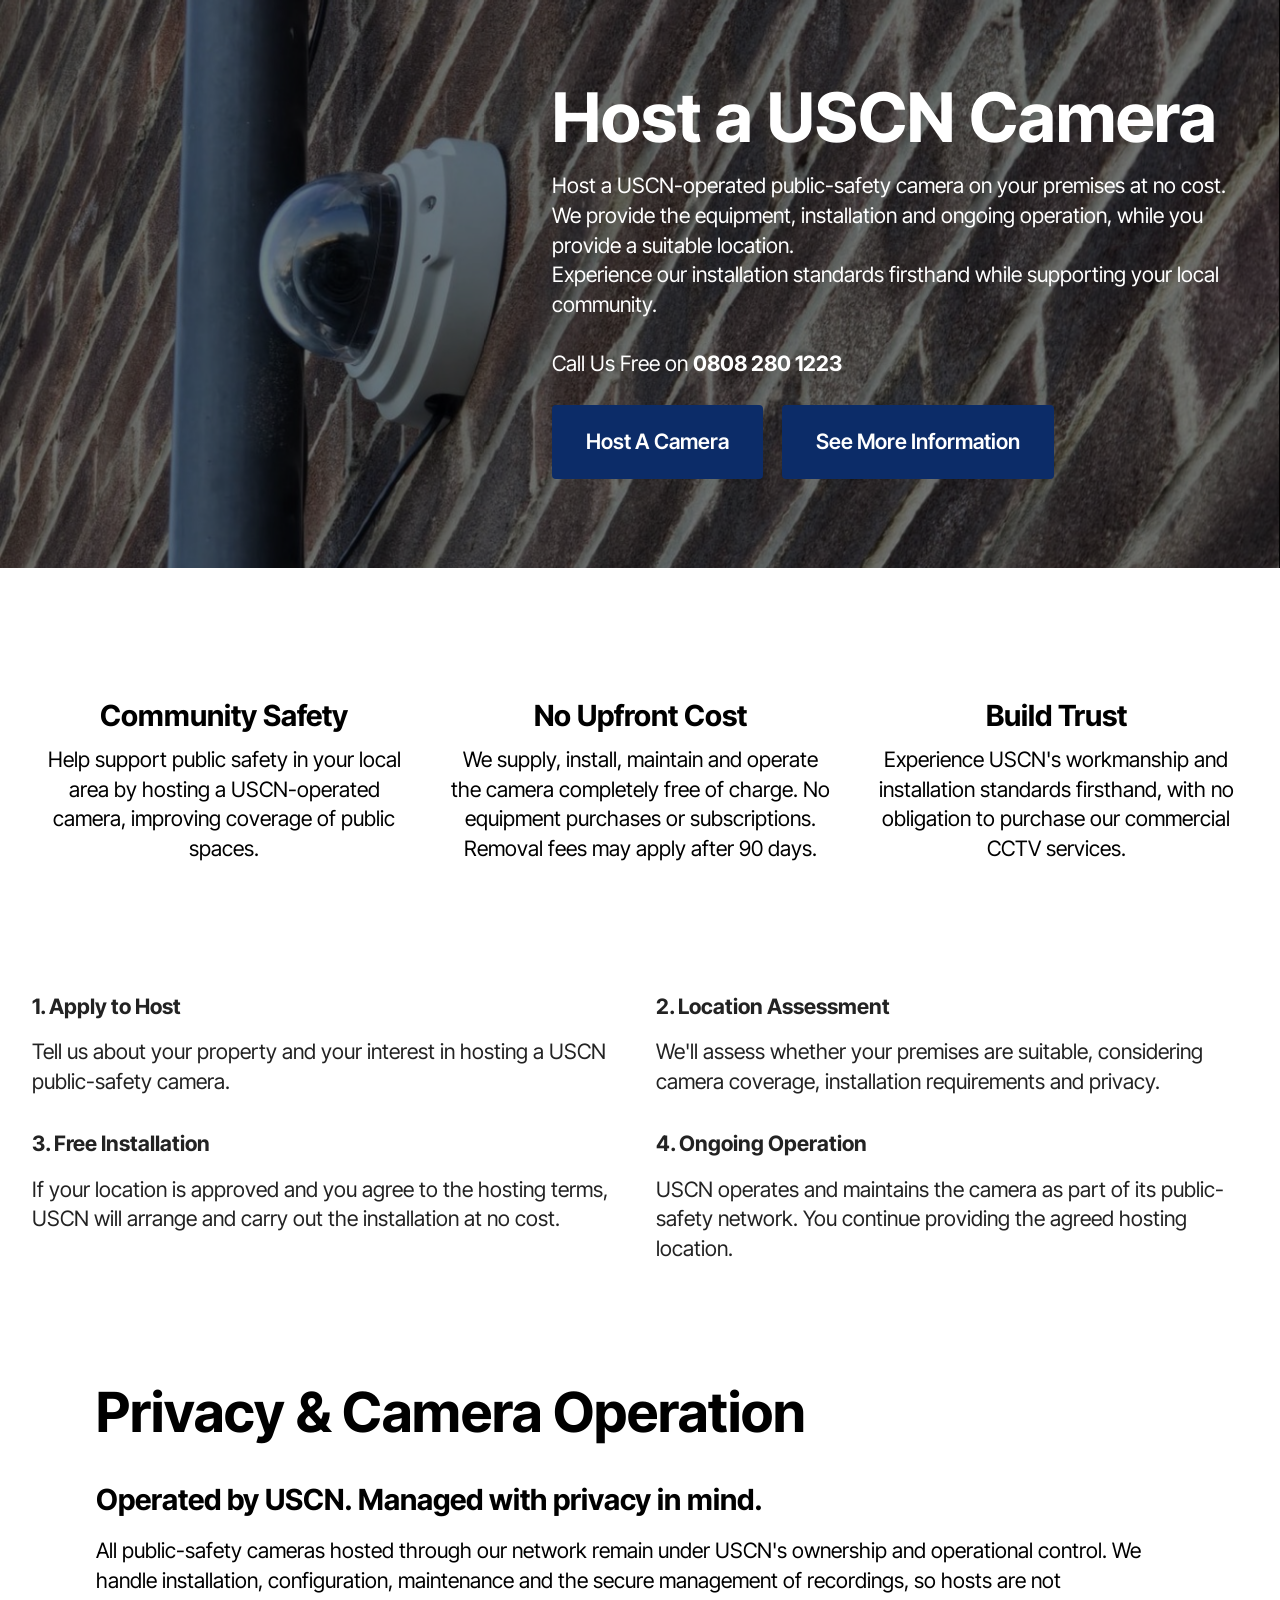
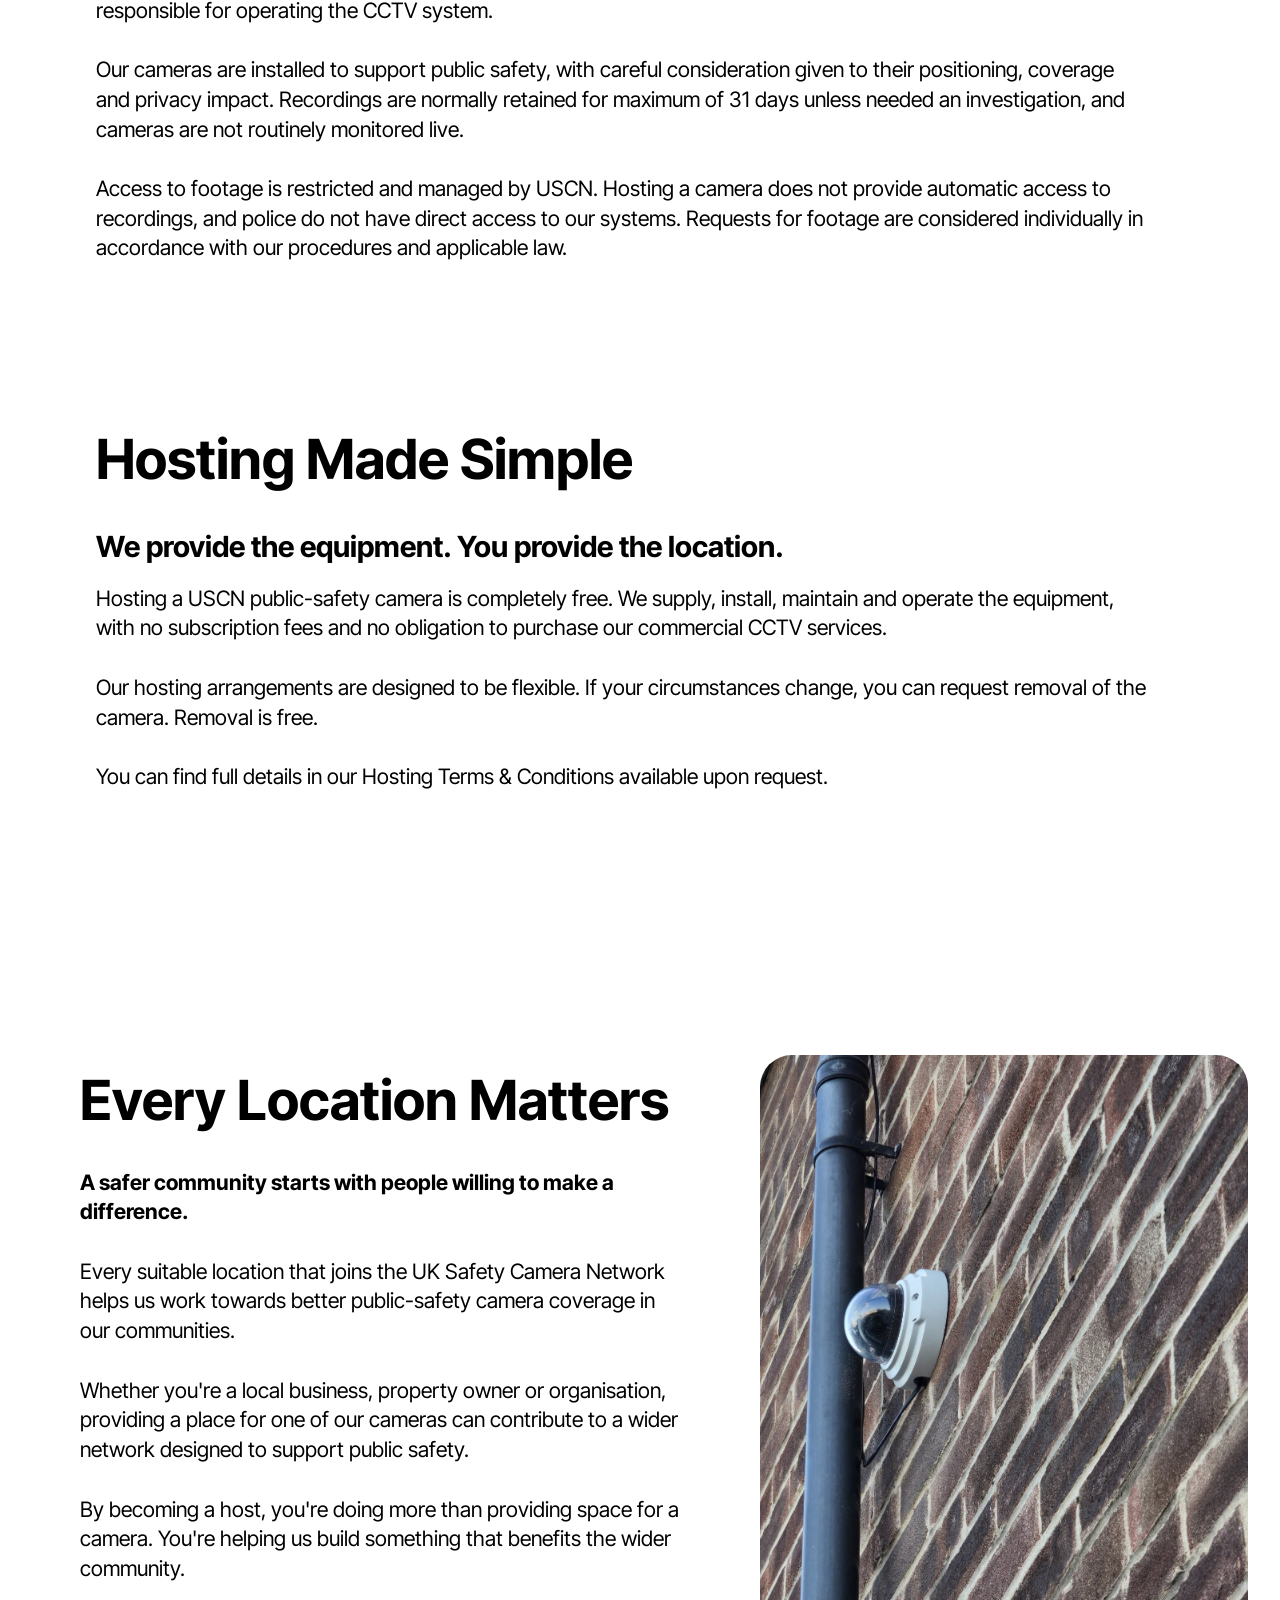
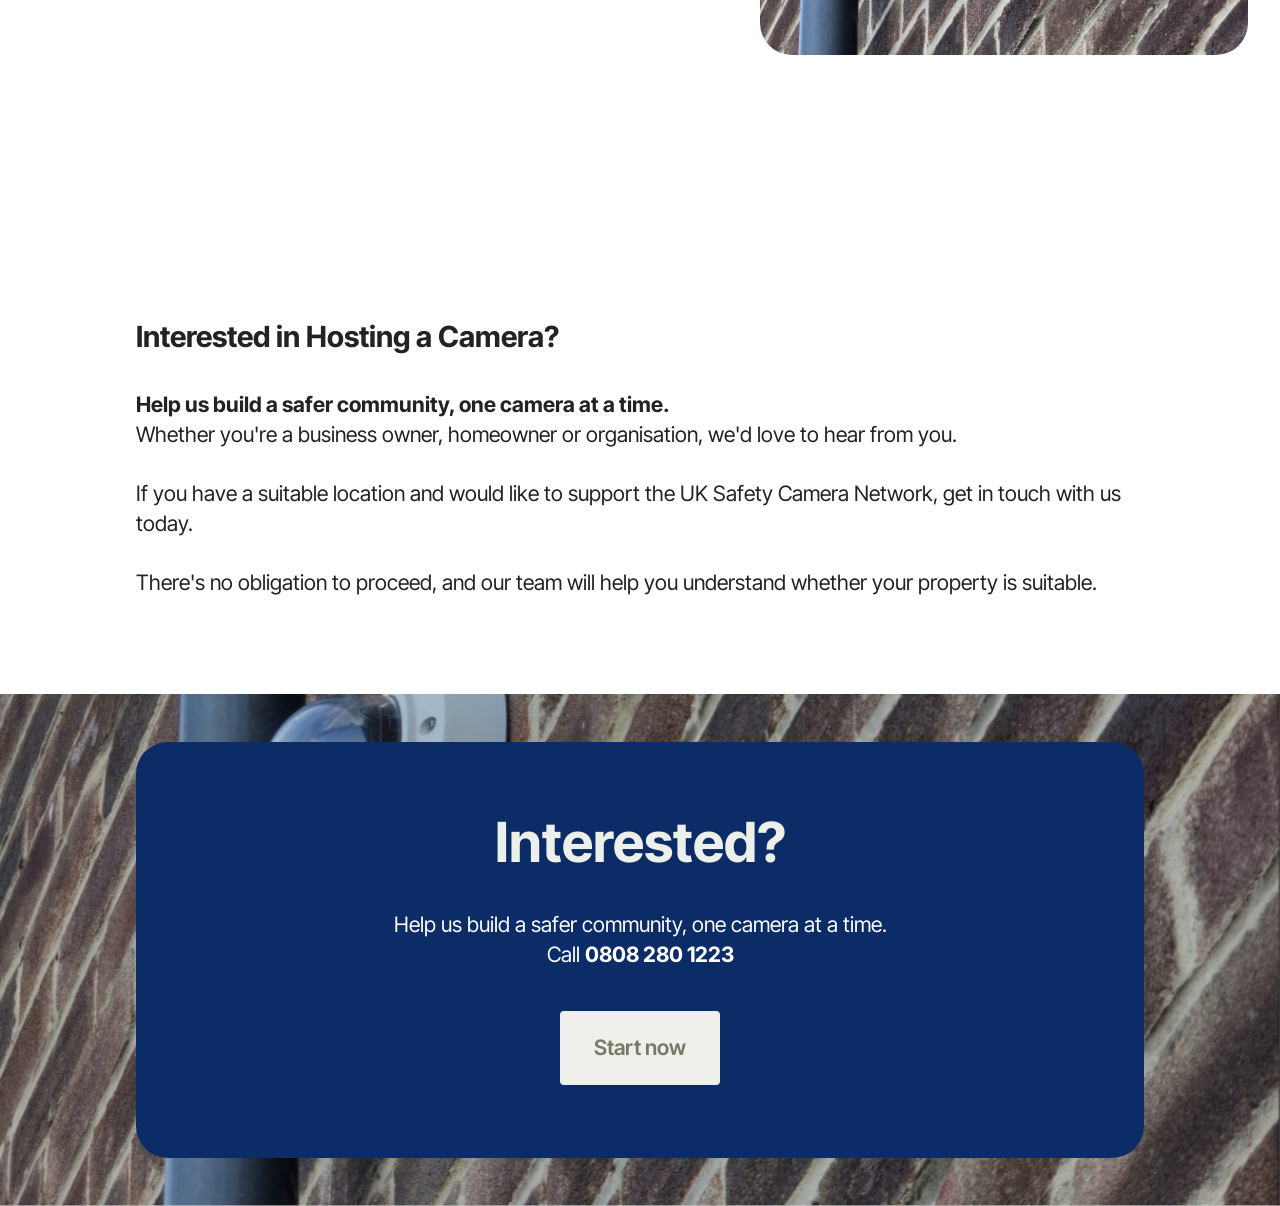
==== commit 535c8406: "gjk" ====
--- a/index.html
+++ b/index.html
@@ -19,7 +19,7 @@
   <link rel="stylesheet" href="assets/theme/css/style.css">
   <link rel="preload" href="https://fonts.googleapis.com/css?family=Inter+Tight:100,200,300,400,500,600,700,800,900,100i,200i,300i,400i,500i,600i,700i,800i,900i&display=swap" as="style" onload="this.onload=null;this.rel='stylesheet'">
   <noscript><link rel="stylesheet" href="https://fonts.googleapis.com/css?family=Inter+Tight:100,200,300,400,500,600,700,800,900,100i,200i,300i,400i,500i,600i,700i,800i,900i&display=swap"></noscript>
-  <link rel="preload" as="style" href="assets/mobirise/css/mbr-additional.css?v=ICpkUe"><link rel="stylesheet" href="assets/mobirise/css/mbr-additional.css?v=ICpkUe" type="text/css">
+  <link rel="preload" as="style" href="assets/mobirise/css/mbr-additional.css?v=82FAQv"><link rel="stylesheet" href="assets/mobirise/css/mbr-additional.css?v=82FAQv" type="text/css">
 
   
   
@@ -167,7 +167,7 @@
             <div class="item features-without-image col-12">
               <div class="item-wrapper">
                 <h4 class="mbr-section-subtitle mbr-fonts-style mb-3 display-5"><strong>Operated by USCN. Managed with privacy in mind.</strong></h4>
-                <p class="mbr-text mbr-fonts-style display-7">All public-safety cameras hosted through our network remain under USCN's ownership and operational control. We handle installation, configuration, maintenance and the secure management of recordings, so hosts are not responsible for operating the CCTV system.<br><br>Our cameras are installed to support public safety, with careful consideration given to their positioning, coverage and privacy impact. Recordings are normally retained for approximately three days and for maximum of 31 days unless needed an investigation, and cameras are not routinely monitored live.<br><br>Access to footage is restricted and managed by USCN. Hosting a camera does not provide automatic access to recordings, and police do not have direct access to our systems. Requests for footage are considered individually in accordance with our procedures and applicable law.</p>
+                <p class="mbr-text mbr-fonts-style display-7">All public-safety cameras hosted through our network remain under USCN's ownership and operational control. We handle installation, configuration, maintenance and the secure management of recordings, so hosts are not responsible for operating the CCTV system.<br><br>Our cameras are installed to support public safety, with careful consideration given to their positioning, coverage and privacy impact. Recordings are normally retained for maximum of 31 days unless needed an investigation, and cameras are not routinely monitored live.<br><br>Access to footage is restricted and managed by USCN. Hosting a camera does not provide automatic access to recordings, and police do not have direct access to our systems. Requests for footage are considered individually in accordance with our procedures and applicable law.</p>
               </div>
             </div>
             
@@ -195,7 +195,7 @@
             <div class="item features-without-image col-12">
               <div class="item-wrapper">
                 <h4 class="mbr-section-subtitle mbr-fonts-style mb-3 display-5"><strong>We provide the equipment. You provide the location.</strong></h4>
-                <p class="mbr-text mbr-fonts-style display-7">Hosting a USCN public-safety camera is completely free. We supply, install, maintain and operate the equipment, with no subscription fees and no obligation to purchase our commercial CCTV services.<br><br>Our hosting arrangements are designed to be flexible. If your circumstances change, you can request removal of the camera. Removal is free within the first 90 days, a removal fee of £60 applies for a further 90 day then £45 after that&nbsp;&nbsp;<br><br>You can find full details in our Hosting Terms &amp; Conditions available upon request.</p>
+                <p class="mbr-text mbr-fonts-style display-7">Hosting a USCN public-safety camera is completely free. We supply, install, maintain and operate the equipment, with no subscription fees and no obligation to purchase our commercial CCTV services.<br><br>Our hosting arrangements are designed to be flexible. If your circumstances change, you can request removal of the camera. Removal is free.<br><br>You can find full details in our Hosting Terms &amp; Conditions available upon request.</p>
               </div>
             </div>
             
@@ -262,7 +262,7 @@
             <div class="card col-md-12 col-lg-10">
                 <div class="card-wrapper">
                     <div class="card-box align-left">
-                        <h4 class="card-title mbr-fonts-style display-2"><strong>Interested in Hosting a Camera?</strong></h4>
+                        <h4 class="card-title mbr-fonts-style display-2"><strong>Interested?</strong></h4>
                         <p class="mbr-text mbr-fonts-style mt-4 display-7">
                         Help us build a safer community, one camera at a time.<br>Call <strong>0808 280 1223</strong></p>
                         <div class="mbr-section-btn mt-4"><a class="btn btn-white display-4" href="apply.html">
